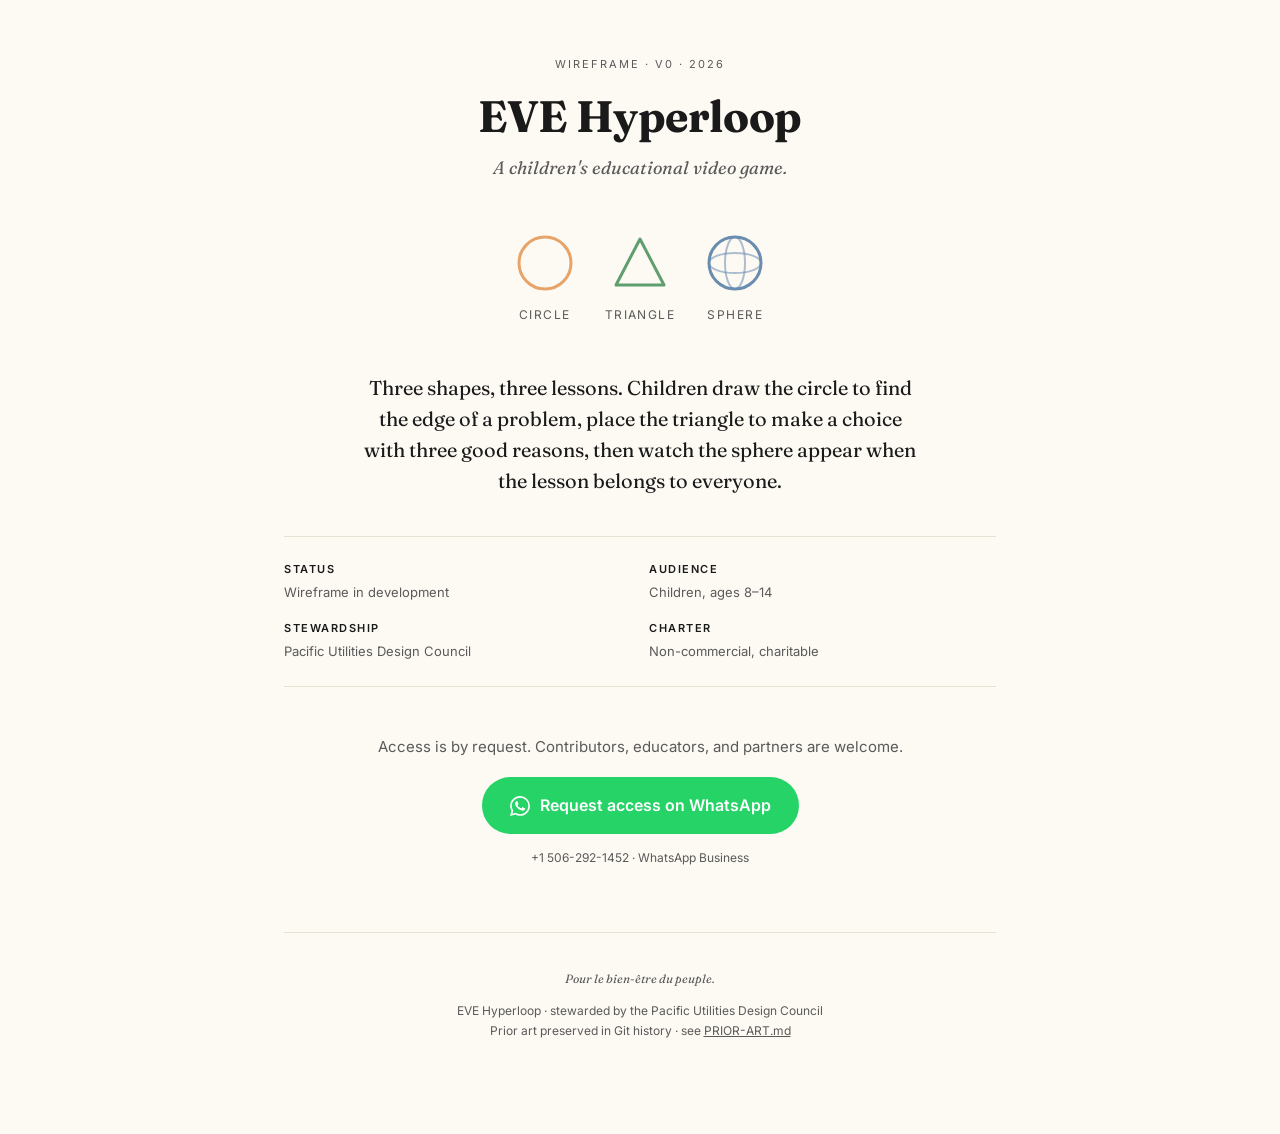
==== index.html @ f11b2552 "Add Spanish/English/French language switcher with flag toggles - Default to Spanish; flags in top-ri" ====
<!doctype html>
<html lang="es">
  <head>
    <meta charset="UTF-8" />
    <meta name="viewport" content="width=device-width, initial-scale=1.0" />
    <title>EVE Hyperloop — Juego educativo para niños (Wireframe)</title>
    <meta name="description" content="EVE Hyperloop es un videojuego educativo para niños en desarrollo de wireframe. Tres formas, tres lecciones: el círculo, el triángulo y la esfera. Solicita acceso por WhatsApp." />
    <meta name="robots" content="noindex,nofollow" />
    <link rel="preconnect" href="https://fonts.googleapis.com" />
    <link rel="preconnect" href="https://fonts.gstatic.com" crossorigin />
    <link href="https://fonts.googleapis.com/css2?family=Fraunces:opsz,wght@9..144,500;9..144,700&family=Inter:wght@400;500;600;700&display=swap" rel="stylesheet" />
    <style>
      :root{
        --bg:#fdfaf4;
        --ink:#1a1a1a;
        --ink-soft:#5a5a5a;
        --line:#e7e1d3;
        --circle:#e8a468;
        --triangle:#5f9e6e;
        --sphere:#6a8caf;
        --whatsapp:#25d366;
        --whatsapp-dark:#128c7e;
        --serif:Fraunces,Georgia,serif;
        --sans:Inter,system-ui,-apple-system,sans-serif;
      }
      *{box-sizing:border-box}
      html,body{margin:0;padding:0;background:var(--bg);color:var(--ink);font-family:var(--sans);line-height:1.6;-webkit-font-smoothing:antialiased}
      .wrap{max-width:760px;margin:0 auto;padding:56px 24px 80px}

      /* Language switcher */
      .lang-switch{position:fixed;top:18px;right:18px;display:flex;gap:6px;z-index:50;background:rgba(253,250,244,.85);backdrop-filter:blur(6px);padding:6px;border:1px solid var(--line);border-radius:999px}
      .lang-btn{appearance:none;border:none;background:transparent;cursor:pointer;width:34px;height:30px;border-radius:999px;font-size:18px;line-height:1;display:flex;align-items:center;justify-content:center;padding:0;transition:background .15s,transform .15s;opacity:.55}
      .lang-btn:hover{transform:translateY(-1px);opacity:1}
      .lang-btn.active{background:#fff;opacity:1;box-shadow:0 0 0 1px var(--line)}
      .lang-btn:focus-visible{outline:2px solid var(--sphere);outline-offset:2px}

      header{text-align:center;margin-bottom:48px}
      .stamp{font-family:var(--sans);font-size:11px;letter-spacing:.18em;text-transform:uppercase;color:var(--ink-soft);margin-bottom:18px}
      h1{font-family:var(--serif);font-weight:700;font-size:44px;line-height:1.1;letter-spacing:-.01em;margin:0 0 14px 0}
      .tagline{font-family:var(--serif);font-style:italic;font-size:18px;color:var(--ink-soft);margin:0}

      .shapes{display:flex;justify-content:center;align-items:center;gap:28px;margin:48px 0}
      .shape{display:flex;flex-direction:column;align-items:center;gap:10px}
      .shape svg{width:64px;height:64px;display:block}
      .shape-label{font-family:var(--sans);font-size:12px;letter-spacing:.12em;text-transform:uppercase;color:var(--ink-soft)}

      .pitch{font-family:var(--serif);font-size:20px;line-height:1.55;text-align:center;margin:0 auto 40px;max-width:560px}

      .meta{border-top:1px solid var(--line);border-bottom:1px solid var(--line);padding:24px 0;margin:40px 0;display:grid;grid-template-columns:1fr 1fr;gap:18px}
      .meta div{font-size:13px;color:var(--ink-soft)}
      .meta strong{display:block;color:var(--ink);font-weight:600;margin-bottom:3px;font-size:11px;letter-spacing:.14em;text-transform:uppercase}

      .cta-block{text-align:center;margin:48px 0 32px}
      .cta-lead{font-size:15px;color:var(--ink-soft);margin:0 0 18px}
      .cta{display:inline-flex;align-items:center;gap:10px;background:var(--whatsapp);color:#fff;padding:16px 28px;border-radius:999px;font-weight:600;font-size:16px;text-decoration:none;border:none;transition:background .15s}
      .cta:hover{background:var(--whatsapp-dark)}
      .cta svg{width:20px;height:20px;fill:currentColor}
      .cta-sub{margin-top:14px;font-size:12px;color:var(--ink-soft);font-family:var(--sans)}

      footer{margin-top:64px;padding-top:24px;border-top:1px solid var(--line);text-align:center;font-size:12px;color:var(--ink-soft);line-height:1.7}
      footer .copy{font-family:var(--serif);font-style:italic}

      @media (max-width:480px){
        h1{font-size:34px}
        .shapes{gap:18px}
        .lang-switch{top:12px;right:12px}
      }
    </style>
  </head>
  <body>
    <nav class="lang-switch" aria-label="Selector de idioma / Language selector">
      <button class="lang-btn" data-lang="es" title="Español" aria-label="Español">🇪🇸</button>
      <button class="lang-btn" data-lang="en" title="English" aria-label="English">🇬🇧</button>
      <button class="lang-btn" data-lang="fr" title="Français" aria-label="Français">🇫🇷</button>
    </nav>

    <div class="wrap">
      <header>
        <div class="stamp" data-i18n="stamp">Wireframe · v0 · 2026</div>
        <h1 data-i18n="title">EVE Hyperloop</h1>
        <p class="tagline" data-i18n="tagline">Un videojuego educativo para niños.</p>
      </header>

      <div class="shapes" data-i18n-aria="shapesAria" aria-label="Las tres formas del juego">
        <div class="shape">
          <svg viewBox="0 0 64 64" aria-hidden="true"><circle cx="32" cy="32" r="26" fill="none" stroke="#e8a468" stroke-width="3"/></svg>
          <span class="shape-label" data-i18n="circle">Círculo</span>
        </div>
        <div class="shape">
          <svg viewBox="0 0 64 64" aria-hidden="true"><polygon points="32,8 56,54 8,54" fill="none" stroke="#5f9e6e" stroke-width="3" stroke-linejoin="round"/></svg>
          <span class="shape-label" data-i18n="triangle">Triángulo</span>
        </div>
        <div class="shape">
          <svg viewBox="0 0 64 64" aria-hidden="true"><circle cx="32" cy="32" r="26" fill="none" stroke="#6a8caf" stroke-width="3"/><ellipse cx="32" cy="32" rx="26" ry="10" fill="none" stroke="#6a8caf" stroke-width="2" opacity=".55"/><ellipse cx="32" cy="32" rx="10" ry="26" fill="none" stroke="#6a8caf" stroke-width="2" opacity=".55"/></svg>
          <span class="shape-label" data-i18n="sphere">Esfera</span>
        </div>
      </div>

      <p class="pitch" data-i18n="pitch">
        Tres formas, tres lecciones. Los niños dibujan el círculo para encontrar el límite de un problema, colocan el triángulo para tomar una decisión con tres buenas razones, y luego ven aparecer la esfera cuando la lección pertenece a todos.
      </p>

      <div class="meta">
        <div><strong data-i18n="statusLabel">Estado</strong><span data-i18n="statusValue">Wireframe en desarrollo</span></div>
        <div><strong data-i18n="audienceLabel">Público</strong><span data-i18n="audienceValue">Niños, de 8 a 14 años</span></div>
        <div><strong data-i18n="stewardshipLabel">Administración</strong><span data-i18n="stewardshipValue">Pacific Utilities Design Council</span></div>
        <div><strong data-i18n="charterLabel">Carta</strong><span data-i18n="charterValue">No comercial, benéfica</span></div>
      </div>

      <div class="cta-block">
        <p class="cta-lead" data-i18n="ctaLead">El acceso es por solicitud. Colaboradores, educadores y socios son bienvenidos.</p>
        <a class="cta" id="cta-link" href="https://wa.me/15062921452?text=Hola%20Dany%20%E2%80%94%20me%20gustar%C3%ADa%20conocer%20m%C3%A1s%20sobre%20el%20wireframe%20del%20juego%20infantil%20EVE%20Hyperloop.">
          <svg viewBox="0 0 24 24" aria-hidden="true"><path d="M17.472 14.382c-.297-.149-1.758-.867-2.03-.967-.273-.099-.471-.148-.67.15-.197.297-.767.966-.94 1.164-.173.199-.347.223-.644.075-.297-.15-1.255-.463-2.39-1.475-.883-.788-1.48-1.761-1.653-2.059-.173-.297-.018-.458.13-.606.134-.133.298-.347.446-.52.149-.174.198-.298.298-.497.099-.198.05-.371-.025-.52-.075-.149-.669-1.612-.916-2.207-.242-.579-.487-.5-.669-.51-.173-.008-.371-.01-.57-.01-.198 0-.52.074-.792.372-.272.297-1.04 1.016-1.04 2.479 0 1.462 1.065 2.875 1.213 3.074.149.198 2.096 3.2 5.077 4.487.709.306 1.262.489 1.694.625.712.227 1.36.195 1.871.118.571-.085 1.758-.719 2.006-1.413.248-.694.248-1.289.173-1.413-.074-.124-.272-.198-.57-.347m-5.421 7.403h-.004a9.87 9.87 0 01-5.031-1.378l-.361-.214-3.741.982.998-3.648-.235-.374a9.86 9.86 0 01-1.51-5.26c.001-5.45 4.436-9.884 9.888-9.884 2.64 0 5.122 1.03 6.988 2.898a9.825 9.825 0 012.893 6.994c-.003 5.45-4.437 9.884-9.885 9.884m8.413-18.297A11.815 11.815 0 0012.05 0C5.495 0 .16 5.335.157 11.892c0 2.096.547 4.142 1.588 5.945L.057 24l6.305-1.654a11.882 11.882 0 005.683 1.448h.005c6.554 0 11.89-5.335 11.893-11.893a11.821 11.821 0 00-3.48-8.413z"/></svg>
          <span data-i18n="ctaButton">Solicitar acceso por WhatsApp</span>
        </a>
        <div class="cta-sub" data-i18n="ctaSub">+1 506-292-1452 · WhatsApp Business</div>
      </div>

      <footer>
        <p class="copy" data-i18n="copy">Pour le bien-être du peuple.</p>
        <p><span data-i18n="footerLine">EVE Hyperloop · administrado por el Pacific Utilities Design Council</span><br>
        <span data-i18n="priorArt">Arte previo preservado en el historial de Git · ver</span> <a href="./PRIOR-ART.md" style="color:var(--ink-soft)">PRIOR-ART.md</a></p>
      </footer>
    </div>

    <script>
      const I18N = {
        es: {
          docTitle: "EVE Hyperloop — Juego educativo para niños (Wireframe)",
          stamp: "Wireframe · v0 · 2026",
          title: "EVE Hyperloop",
          tagline: "Un videojuego educativo para niños.",
          shapesAria: "Las tres formas del juego",
          circle: "Círculo",
          triangle: "Triángulo",
          sphere: "Esfera",
          pitch: "Tres formas, tres lecciones. Los niños dibujan el círculo para encontrar el límite de un problema, colocan el triángulo para tomar una decisión con tres buenas razones, y luego ven aparecer la esfera cuando la lección pertenece a todos.",
          statusLabel: "Estado", statusValue: "Wireframe en desarrollo",
          audienceLabel: "Público", audienceValue: "Niños, de 8 a 14 años",
          stewardshipLabel: "Administración", stewardshipValue: "Pacific Utilities Design Council",
          charterLabel: "Carta", charterValue: "No comercial, benéfica",
          ctaLead: "El acceso es por solicitud. Colaboradores, educadores y socios son bienvenidos.",
          ctaButton: "Solicitar acceso por WhatsApp",
          ctaSub: "+1 506-292-1452 · WhatsApp Business",
          copy: "Pour le bien-être du peuple.",
          footerLine: "EVE Hyperloop · administrado por el Pacific Utilities Design Council",
          priorArt: "Arte previo preservado en el historial de Git · ver",
          waText: "Hola Dany — me gustaría conocer más sobre el wireframe del juego infantil EVE Hyperloop."
        },
        en: {
          docTitle: "EVE Hyperloop — Children's Educational Game (Wireframe)",
          stamp: "Wireframe · v0 · 2026",
          title: "EVE Hyperloop",
          tagline: "A children's educational video game.",
          shapesAria: "The three shapes of the game",
          circle: "Circle",
          triangle: "Triangle",
          sphere: "Sphere",
          pitch: "Three shapes, three lessons. Children draw the circle to find the edge of a problem, place the triangle to make a choice with three good reasons, then watch the sphere appear when the lesson belongs to everyone.",
          statusLabel: "Status", statusValue: "Wireframe in development",
          audienceLabel: "Audience", audienceValue: "Children, ages 8–14",
          stewardshipLabel: "Stewardship", stewardshipValue: "Pacific Utilities Design Council",
          charterLabel: "Charter", charterValue: "Non-commercial, charitable",
          ctaLead: "Access is by request. Contributors, educators, and partners are welcome.",
          ctaButton: "Request access on WhatsApp",
          ctaSub: "+1 506-292-1452 · WhatsApp Business",
          copy: "Pour le bien-être du peuple.",
          footerLine: "EVE Hyperloop · stewarded by the Pacific Utilities Design Council",
          priorArt: "Prior art preserved in Git history · see",
          waText: "Hi Dany — I'd like to learn about the EVE Hyperloop children's game wireframe."
        },
        fr: {
          docTitle: "EVE Hyperloop — Jeu éducatif pour enfants (Wireframe)",
          stamp: "Wireframe · v0 · 2026",
          title: "EVE Hyperloop",
          tagline: "Un jeu vidéo éducatif pour enfants.",
          shapesAria: "Les trois formes du jeu",
          circle: "Cercle",
          triangle: "Triangle",
          sphere: "Sphère",
          pitch: "Trois formes, trois leçons. Les enfants dessinent le cercle pour trouver les limites d'un problème, placent le triangle pour faire un choix appuyé sur trois bonnes raisons, puis voient apparaître la sphère lorsque la leçon appartient à tous.",
          statusLabel: "Statut", statusValue: "Wireframe en développement",
          audienceLabel: "Public", audienceValue: "Enfants, de 8 à 14 ans",
          stewardshipLabel: "Intendance", stewardshipValue: "Pacific Utilities Design Council",
          charterLabel: "Charte", charterValue: "Non commercial, à but caritatif",
          ctaLead: "L'accès se fait sur demande. Les contributeurs, éducateurs et partenaires sont les bienvenus.",
          ctaButton: "Demander l'accès sur WhatsApp",
          ctaSub: "+1 506-292-1452 · WhatsApp Business",
          copy: "Pour le bien-être du peuple.",
          footerLine: "EVE Hyperloop · sous l'intendance du Pacific Utilities Design Council",
          priorArt: "Travaux antérieurs conservés dans l'historique Git · voir",
          waText: "Bonjour Dany — j'aimerais en savoir plus sur le wireframe du jeu pour enfants EVE Hyperloop."
        }
      };

      const WA_BASE = "https://wa.me/15062921452?text=";

      function applyLang(lang){
        const dict = I18N[lang] || I18N.es;
        document.documentElement.lang = lang;
        document.title = dict.docTitle;

        document.querySelectorAll("[data-i18n]").forEach(el => {
          const key = el.getAttribute("data-i18n");
          if (dict[key] !== undefined) el.textContent = dict[key];
        });
        document.querySelectorAll("[data-i18n-aria]").forEach(el => {
          const key = el.getAttribute("data-i18n-aria");
          if (dict[key] !== undefined) el.setAttribute("aria-label", dict[key]);
        });

        const cta = document.getElementById("cta-link");
        if (cta) cta.href = WA_BASE + encodeURIComponent(dict.waText);

        document.querySelectorAll(".lang-btn").forEach(b => {
          b.classList.toggle("active", b.getAttribute("data-lang") === lang);
          b.setAttribute("aria-pressed", b.getAttribute("data-lang") === lang ? "true" : "false");
        });

        try { localStorage.setItem("eve-lang", lang); } catch(e){}
      }

      document.querySelectorAll(".lang-btn").forEach(btn => {
        btn.addEventListener("click", () => applyLang(btn.getAttribute("data-lang")));
      });

      // Initial language: saved preference > browser language > Spanish default
      (function(){
        let initial = "es";
        try {
          const saved = localStorage.getItem("eve-lang");
          if (saved && I18N[saved]) {
            initial = saved;
          } else {
            const nav = (navigator.language || "es").slice(0,2).toLowerCase();
            if (I18N[nav]) initial = nav;
            else initial = "es";
          }
        } catch(e){ initial = "es"; }
        applyLang(initial);
      })();
    </script>
  </body>
</html>
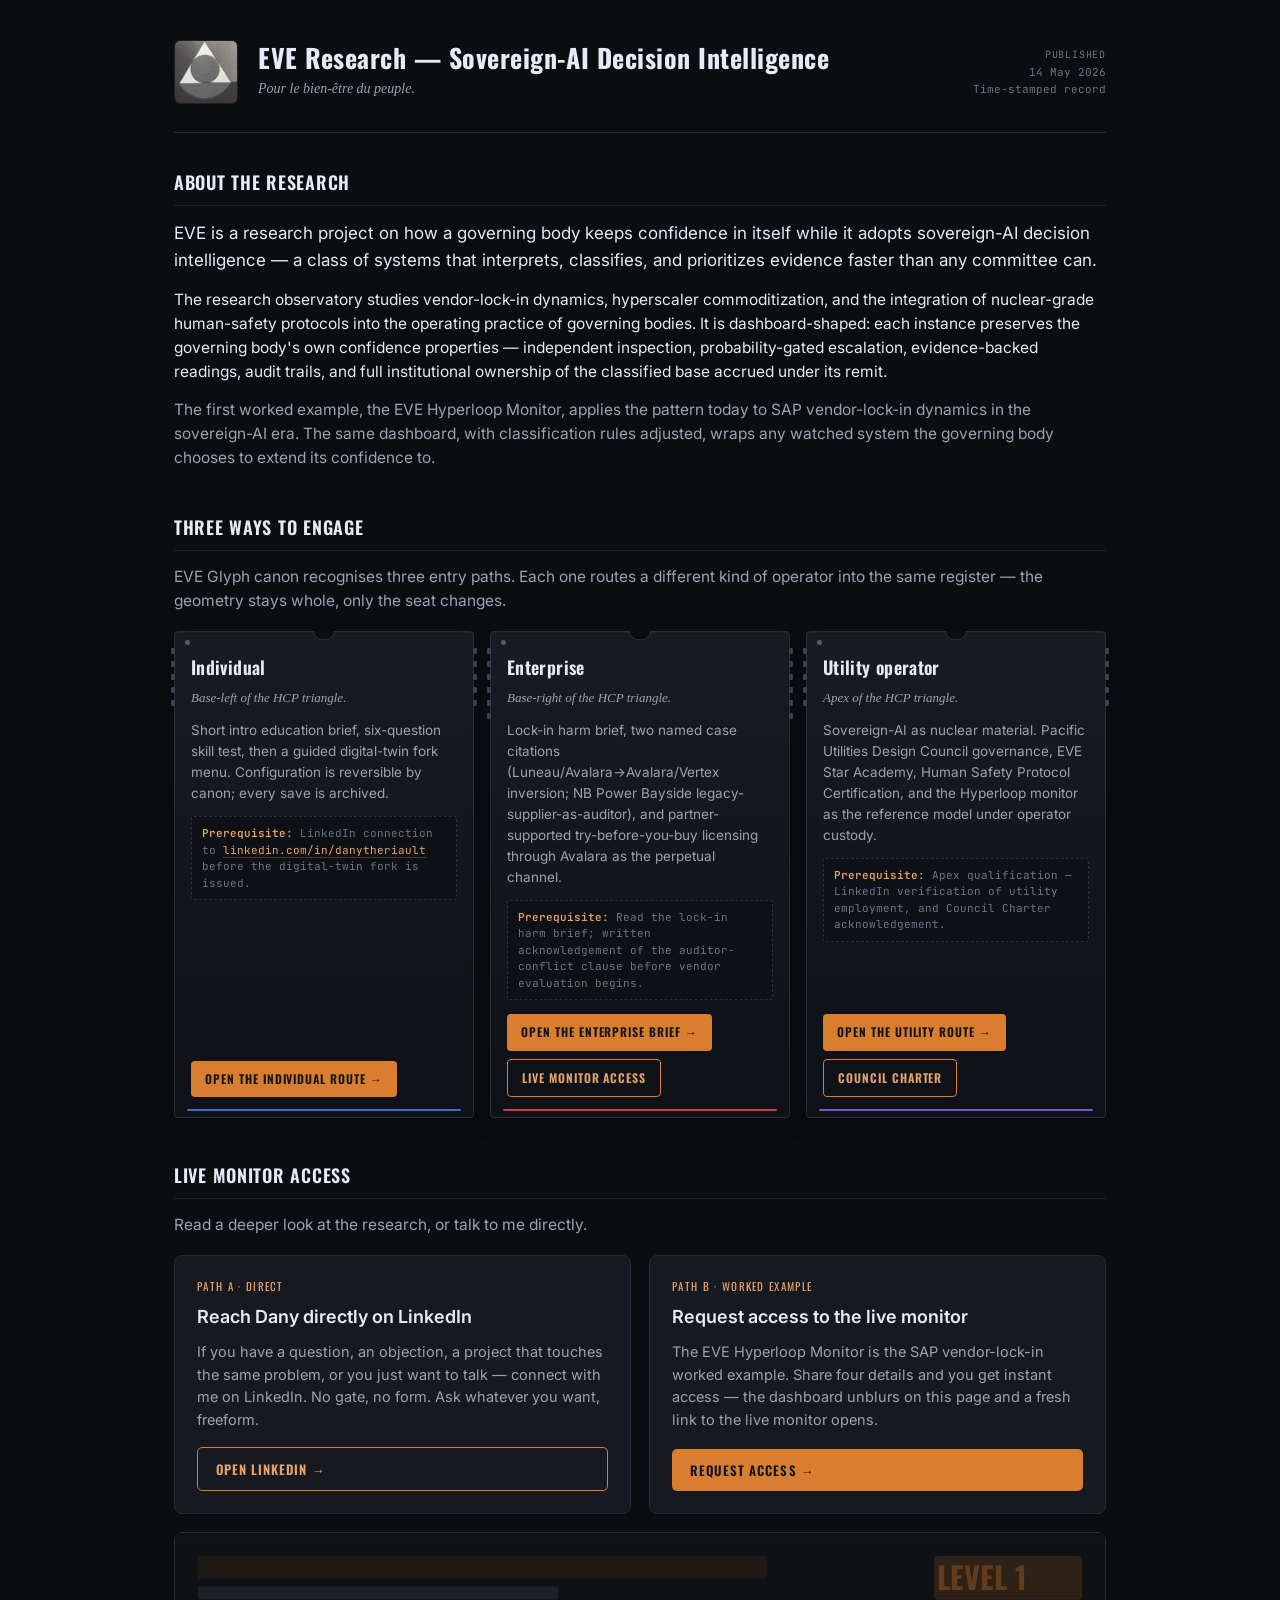
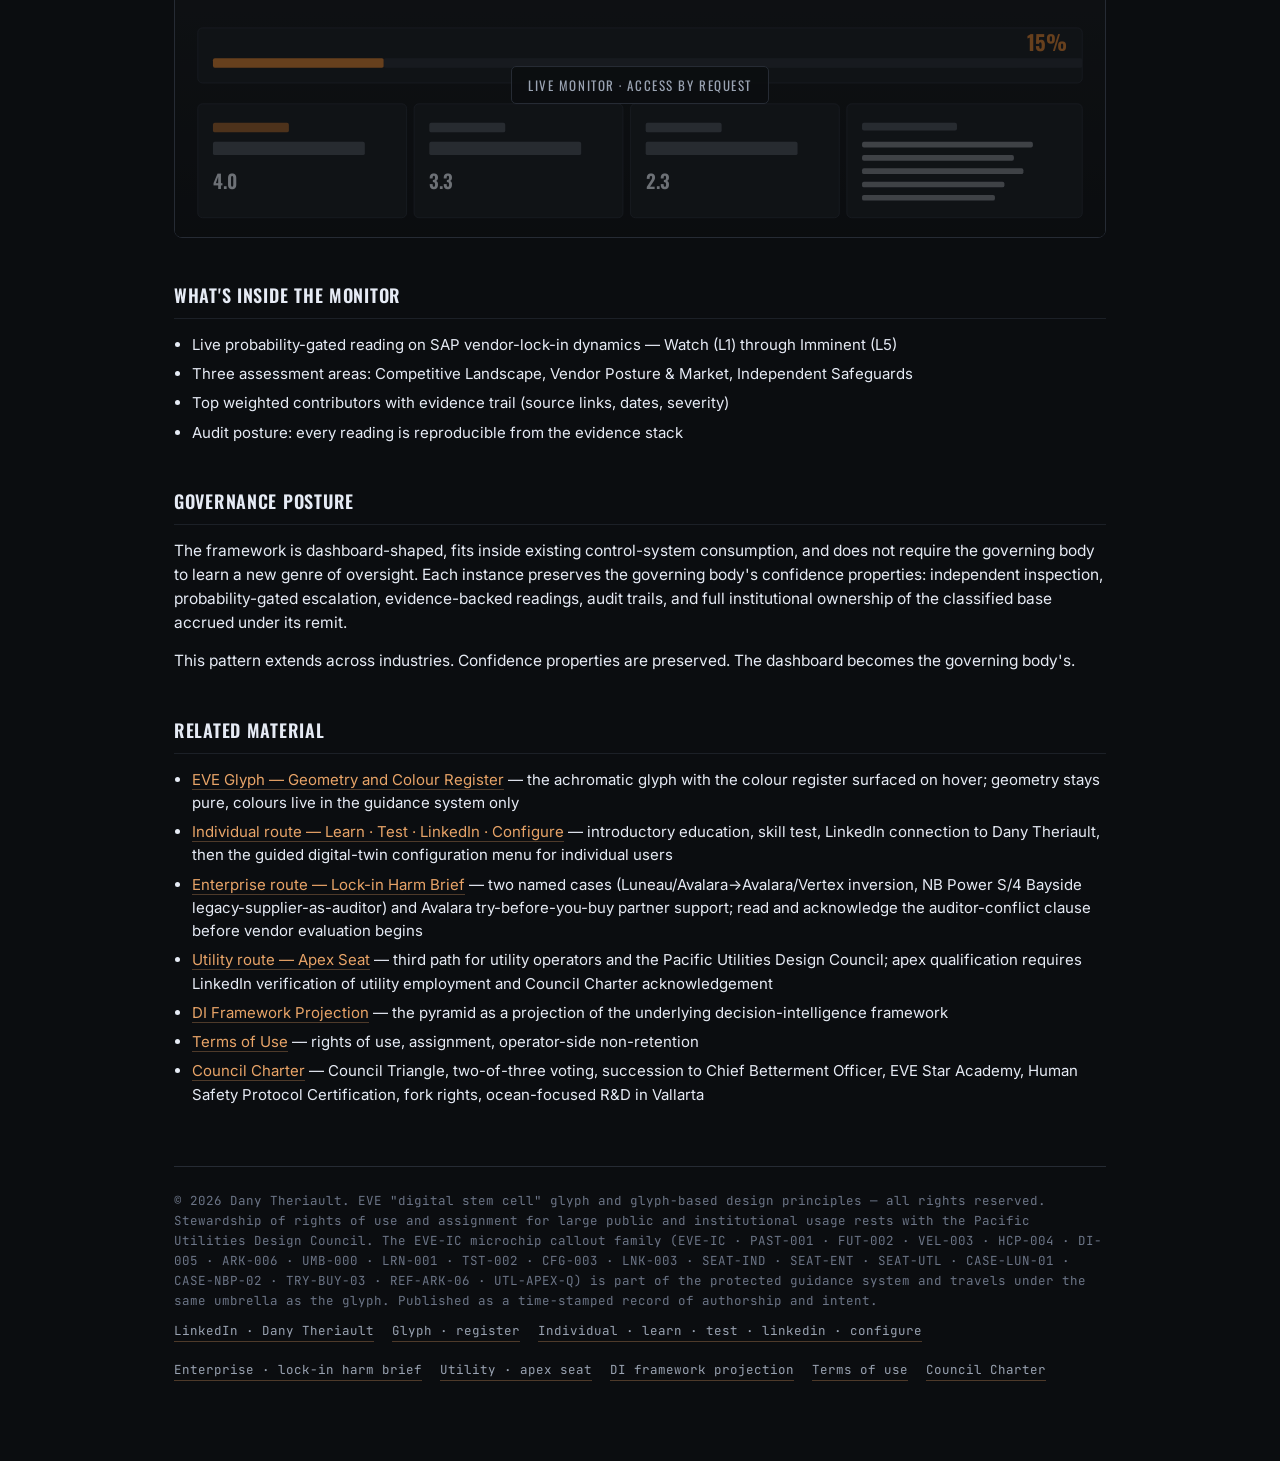
==== commit 8e20b7d1: "Restore full EVE Glyph canon to public surface; relocate children's game to /game/ - Restore root EV" ====
--- a/index.html
+++ b/index.html
@@ -1,243 +1,447 @@
 <!doctype html>
-<html lang="es">
+<html lang="en">
   <head>
     <meta charset="UTF-8" />
     <meta name="viewport" content="width=device-width, initial-scale=1.0" />
-    <title>EVE Hyperloop — Juego educativo para niños (Wireframe)</title>
-    <meta name="description" content="EVE Hyperloop es un videojuego educativo para niños en desarrollo de wireframe. Tres formas, tres lecciones: el círculo, el triángulo y la esfera. Solicita acceso por WhatsApp." />
-    <meta name="robots" content="noindex,nofollow" />
+    <title>EVE Research — Sovereign-AI Decision Intelligence</title>
+    <meta name="description" content="EVE Glyph Design applied to sovereign-AI decision intelligence: a research observatory on vendor-lock-in dynamics, governance posture, and the integration of nuclear human-safety protocols. Access the worked-example monitor by request or reach Dany Theriault directly." />
     <link rel="preconnect" href="https://fonts.googleapis.com" />
     <link rel="preconnect" href="https://fonts.gstatic.com" crossorigin />
-    <link href="https://fonts.googleapis.com/css2?family=Fraunces:opsz,wght@9..144,500;9..144,700&family=Inter:wght@400;500;600;700&display=swap" rel="stylesheet" />
+    <link href="https://fonts.googleapis.com/css2?family=Inter:wght@400;500;600;700;800&family=JetBrains+Mono:wght@400;500;600&family=Oswald:wght@500;600;700&family=Bebas+Neue&display=swap" rel="stylesheet" />
     <style>
       :root{
-        --bg:#fdfaf4;
-        --ink:#1a1a1a;
-        --ink-soft:#5a5a5a;
-        --line:#e7e1d3;
-        --circle:#e8a468;
-        --triangle:#5f9e6e;
-        --sphere:#6a8caf;
-        --whatsapp:#25d366;
-        --whatsapp-dark:#128c7e;
-        --serif:Fraunces,Georgia,serif;
+        --bg:#0b0d10;
+        --bg-elev:#13161b;
+        --bg-card:#161a20;
+        --fg:#e6ebf5;
+        --fg-muted:#9aa3b2;
+        --fg-soft:#6c7587;
+        --border:#262b34;
+        --border-soft:#1c2027;
+        --accent:#d97e2f;
+        --accent-soft:#e8a468;
+        --green:#5f9e6e;
+        --amber:#caa14b;
+        --red:#c46a5b;
+        --serif:Georgia,"Times New Roman",serif;
         --sans:Inter,system-ui,-apple-system,sans-serif;
+        --mono:"JetBrains Mono",ui-monospace,monospace;
       }
       *{box-sizing:border-box}
-      html,body{margin:0;padding:0;background:var(--bg);color:var(--ink);font-family:var(--sans);line-height:1.6;-webkit-font-smoothing:antialiased}
-      .wrap{max-width:760px;margin:0 auto;padding:56px 24px 80px}
-
-      /* Language switcher */
-      .lang-switch{position:fixed;top:18px;right:18px;display:flex;gap:6px;z-index:50;background:rgba(253,250,244,.85);backdrop-filter:blur(6px);padding:6px;border:1px solid var(--line);border-radius:999px}
-      .lang-btn{appearance:none;border:none;background:transparent;cursor:pointer;width:34px;height:30px;border-radius:999px;font-size:18px;line-height:1;display:flex;align-items:center;justify-content:center;padding:0;transition:background .15s,transform .15s;opacity:.55}
-      .lang-btn:hover{transform:translateY(-1px);opacity:1}
-      .lang-btn.active{background:#fff;opacity:1;box-shadow:0 0 0 1px var(--line)}
-      .lang-btn:focus-visible{outline:2px solid var(--sphere);outline-offset:2px}
-
-      header{text-align:center;margin-bottom:48px}
-      .stamp{font-family:var(--sans);font-size:11px;letter-spacing:.18em;text-transform:uppercase;color:var(--ink-soft);margin-bottom:18px}
-      h1{font-family:var(--serif);font-weight:700;font-size:44px;line-height:1.1;letter-spacing:-.01em;margin:0 0 14px 0}
-      .tagline{font-family:var(--serif);font-style:italic;font-size:18px;color:var(--ink-soft);margin:0}
-
-      .shapes{display:flex;justify-content:center;align-items:center;gap:28px;margin:48px 0}
-      .shape{display:flex;flex-direction:column;align-items:center;gap:10px}
-      .shape svg{width:64px;height:64px;display:block}
-      .shape-label{font-family:var(--sans);font-size:12px;letter-spacing:.12em;text-transform:uppercase;color:var(--ink-soft)}
-
-      .pitch{font-family:var(--serif);font-size:20px;line-height:1.55;text-align:center;margin:0 auto 40px;max-width:560px}
-
-      .meta{border-top:1px solid var(--line);border-bottom:1px solid var(--line);padding:24px 0;margin:40px 0;display:grid;grid-template-columns:1fr 1fr;gap:18px}
-      .meta div{font-size:13px;color:var(--ink-soft)}
-      .meta strong{display:block;color:var(--ink);font-weight:600;margin-bottom:3px;font-size:11px;letter-spacing:.14em;text-transform:uppercase}
-
-      .cta-block{text-align:center;margin:48px 0 32px}
-      .cta-lead{font-size:15px;color:var(--ink-soft);margin:0 0 18px}
-      .cta{display:inline-flex;align-items:center;gap:10px;background:var(--whatsapp);color:#fff;padding:16px 28px;border-radius:999px;font-weight:600;font-size:16px;text-decoration:none;border:none;transition:background .15s}
-      .cta:hover{background:var(--whatsapp-dark)}
-      .cta svg{width:20px;height:20px;fill:currentColor}
-      .cta-sub{margin-top:14px;font-size:12px;color:var(--ink-soft);font-family:var(--sans)}
-
-      footer{margin-top:64px;padding-top:24px;border-top:1px solid var(--line);text-align:center;font-size:12px;color:var(--ink-soft);line-height:1.7}
-      footer .copy{font-family:var(--serif);font-style:italic}
-
-      @media (max-width:480px){
-        h1{font-size:34px}
-        .shapes{gap:18px}
-        .lang-switch{top:12px;right:12px}
+      html,body{margin:0;padding:0;background:var(--bg);color:var(--fg);font-family:var(--sans);line-height:1.55;-webkit-font-smoothing:antialiased}
+      a{color:var(--accent-soft);text-decoration:none;border-bottom:1px solid rgba(232,164,104,.3)}
+      a:hover{border-bottom-color:var(--accent-soft)}
+      .wrap{max-width:980px;margin:0 auto;padding:40px 24px 80px}
+      header.top{display:flex;gap:20px;align-items:center;padding-bottom:28px;border-bottom:1px solid var(--border);margin-bottom:36px}
+      .glyph{width:64px;height:64px;flex-shrink:0;border-radius:6px;overflow:hidden;background:#0a0c10;border:1px solid var(--border-soft)}
+      .glyph img{width:100%;height:100%;object-fit:cover;display:block}
+      .brand h1{font-family:Oswald,sans-serif;font-weight:700;font-size:26px;letter-spacing:.02em;line-height:1.1;margin:0 0 6px 0;color:var(--fg)}
+      .brand .tagline{font-family:var(--serif);font-style:italic;font-size:14px;color:var(--fg-muted);margin:0}
+      .stamp{margin-left:auto;text-align:right;font-family:var(--mono);font-size:11px;color:var(--fg-soft);line-height:1.5}
+      .stamp .stamp-label{display:block;text-transform:uppercase;letter-spacing:.08em;color:var(--fg-soft);font-size:10px;margin-bottom:2px}
+      section{margin-bottom:44px}
+      h2{font-family:Oswald,sans-serif;font-weight:600;font-size:18px;letter-spacing:.04em;text-transform:uppercase;color:var(--fg);margin:0 0 14px 0;padding-bottom:8px;border-bottom:1px solid var(--border-soft)}
+      h3{font-family:var(--sans);font-weight:600;font-size:15px;color:var(--fg);margin:24px 0 8px 0}
+      p{margin:0 0 14px 0;font-size:15.5px;color:var(--fg)}
+      p.lede{font-size:17px;color:var(--fg);line-height:1.6}
+      .muted{color:var(--fg-muted)}
+      @media (max-width:760px){header.top{flex-wrap:wrap} .stamp{margin-left:0;text-align:left;width:100%}}
+      ul.tight{margin:0 0 14px 18px;padding:0}
+      ul.tight li{font-size:15px;color:var(--fg);margin-bottom:6px}
+
+      /* === EVE-IC microchip engagement cards =============================
+         Canon vocabulary: each engagement path renders as a DIP-package
+         microchip — top notch, pin-1 dot, pin-leads on each side, mono
+         part-number across the top, silk-screen accent stripe in the
+         register colour at the foot. Three paths: Individual, Enterprise,
+         Utility. The painted glyph stays achromatic; colour appears only
+         on the chip silk-screen. */
+      :root{
+        --reg-past:#3a7bd5;
+        --reg-future:#d7464b;
+        --reg-velocity:#ee8b3c;
+        --reg-hcp:#7c5ce0;
+        --reg-di:#3fb27f;
+        --reg-ark:#7fc4e8;
       }
+      .engage{display:grid;grid-template-columns:repeat(3,1fr);gap:16px;margin:6px 0 10px 0}
+      @media (max-width:860px){.engage{grid-template-columns:1fr}}
+      .ic{position:relative;background:linear-gradient(180deg,#181c22 0%,#0e1116 100%);border:1px solid #2a3038;border-radius:4px;padding:22px 16px 20px 16px;display:flex;flex-direction:column;box-shadow:0 1px 0 rgba(255,255,255,.04) inset, 0 6px 18px rgba(0,0,0,.35);transition:border-color .15s ease, transform .15s ease}
+      .ic:hover{border-color:#3a414d;transform:translateY(-1px)}
+      .ic::before{content:"";position:absolute;top:-1px;left:50%;transform:translateX(-50%);width:20px;height:8px;background:#0b0d10;border:1px solid #2a3038;border-top:none;border-bottom-left-radius:10px;border-bottom-right-radius:10px}
+      .ic::after{content:"";position:absolute;top:8px;left:10px;width:5px;height:5px;border-radius:50%;background:var(--fg-soft);opacity:.7}
+      .ic .leads{position:absolute;top:16px;bottom:14px;width:4px;pointer-events:none}
+      .ic .leads.l{left:-4px} .ic .leads.r{right:-4px}
+      .ic .leads span{display:block;width:4px;height:6px;margin-bottom:7px;background:#3b424d;border-radius:1px}
+      .ic .pn{font-family:var(--mono);font-size:9.5px;text-transform:uppercase;letter-spacing:.22em;margin:2px 0 8px 0;color:var(--fg-soft);display:flex;align-items:center;gap:6px}
+      .ic .pn::before{content:"";display:inline-block;width:6px;height:6px;border-radius:1px;background:currentColor;opacity:.9}
+      .ic h3{font-family:Oswald,sans-serif;font-weight:600;font-size:18px;letter-spacing:.02em;margin:0 0 6px 0;color:var(--fg);text-transform:none}
+      .ic .sub{font-family:var(--serif);font-style:italic;font-size:13px;color:var(--fg-muted);margin:0 0 12px 0}
+      .ic p{font-size:13.5px;color:var(--fg-muted);line-height:1.55;margin:0 0 12px 0}
+      .ic .req{font-family:var(--mono);font-size:11px;color:var(--fg-soft);background:#0d1015;border:1px dashed #2a3038;border-radius:3px;padding:8px 10px;margin:0 0 14px 0;line-height:1.5}
+      .ic .req strong{color:var(--accent-soft);font-weight:600}
+      .ic .ctarow{margin-top:auto;display:flex;flex-wrap:wrap;gap:8px}
+      .ic .ctarow .cta{padding:9px 14px;font-size:12px;border-radius:4px}
+      .ic .stripe{position:absolute;left:12px;right:12px;bottom:6px;height:2px;border-radius:1px;opacity:.92}
+      .ic-individual .pn{color:var(--reg-past)} .ic-individual .stripe{background:var(--reg-past)}
+      .ic-enterprise .pn{color:var(--reg-future)} .ic-enterprise .stripe{background:var(--reg-future)}
+      .ic-utility    .pn{color:var(--reg-hcp)}   .ic-utility    .stripe{background:var(--reg-hcp)}
+
+      /* (legacy) Two-path access section retained below for the live monitor */
+      .paths{display:grid;grid-template-columns:1fr 1fr;gap:18px;margin:6px 0 8px 0}
+      @media (max-width:760px){.paths{grid-template-columns:1fr}}
+      .path-card{background:var(--bg-card);border:1px solid var(--border);border-radius:8px;padding:22px 22px;display:flex;flex-direction:column}
+      .path-card .kicker{font-family:Oswald,sans-serif;font-size:11px;letter-spacing:.12em;text-transform:uppercase;color:var(--accent-soft);margin-bottom:8px}
+      .path-card h3{margin:0 0 10px 0;font-size:18px}
+      .path-card p{font-size:14.5px;color:var(--fg-muted);line-height:1.55;margin-bottom:16px}
+      .path-card .cta{margin-top:auto}
+      .cta{display:inline-block;background:var(--accent);color:#11151a;font-weight:600;font-family:Oswald,sans-serif;font-size:13px;letter-spacing:.08em;text-transform:uppercase;padding:11px 18px;border-radius:5px;border-bottom:none}
+      .cta:hover{background:var(--accent-soft);border-bottom:none}
+      .cta.secondary{background:transparent;color:var(--accent-soft);border:1px solid var(--accent);}
+      .cta.secondary:hover{background:rgba(217,126,47,.08)}
+
+      /* Form */
+      .form-block{background:var(--bg-card);border:1px solid var(--border);border-left:3px solid var(--accent);border-radius:8px;padding:24px 22px;margin-top:18px;display:none}
+      .form-block.open{display:block}
+      .form-block label{display:block;font-family:var(--mono);font-size:11px;text-transform:uppercase;letter-spacing:.08em;color:var(--fg-muted);margin:14px 0 6px 0}
+      .form-block input, .form-block textarea{width:100%;padding:10px 12px;background:#0a0c10;border:1px solid var(--border);border-radius:4px;color:var(--fg);font-family:var(--sans);font-size:14.5px;outline:none}
+      .form-block input:focus, .form-block textarea:focus{border-color:var(--accent)}
+      .form-block textarea{min-height:80px;resize:vertical;font-family:var(--sans)}
+      .form-block .hp{position:absolute;left:-9999px;width:1px;height:1px;opacity:0}
+      .form-actions{display:flex;gap:12px;align-items:center;margin-top:18px;flex-wrap:wrap}
+      .form-actions button{background:var(--accent);color:#11151a;font-weight:600;font-family:Oswald,sans-serif;font-size:13px;letter-spacing:.08em;text-transform:uppercase;padding:11px 22px;border-radius:5px;border:none;cursor:pointer}
+      .form-actions button:hover{background:var(--accent-soft)}
+      .form-actions button[disabled]{opacity:.5;cursor:not-allowed}
+      .form-status{font-family:var(--mono);font-size:12px;color:var(--fg-muted);min-height:18px}
+      .form-status.ok{color:var(--green)}
+      .form-status.err{color:var(--red)}
+
+      /* Blurred preview */
+      .preview-wrap{position:relative;margin-top:18px;border-radius:8px;overflow:hidden;border:1px solid var(--border)}
+      .preview-img{display:block;width:100%;height:auto;filter:blur(8px) saturate(0.85) brightness(0.65);transition:filter .8s ease;pointer-events:none;user-select:none}
+      .preview-wrap.unlocked .preview-img{filter:none}
+      .preview-overlay{position:absolute;inset:0;display:flex;align-items:center;justify-content:center;background:rgba(11,13,16,.55);transition:opacity .6s ease}
+      .preview-wrap.unlocked .preview-overlay{opacity:0;pointer-events:none}
+      .preview-overlay .label{font-family:Oswald,sans-serif;font-size:13px;letter-spacing:.12em;text-transform:uppercase;color:var(--fg-muted);padding:8px 16px;background:rgba(11,13,16,.85);border:1px solid var(--border);border-radius:5px}
+      .preview-svg{display:block;width:100%;height:auto;background:#0a0c10}
+
+      .unlocked-cta{display:none;margin-top:16px}
+      .unlocked-cta.show{display:block}
+
+      footer.foot{margin-top:60px;padding-top:24px;border-top:1px solid var(--border);font-size:12.5px;color:var(--fg-soft);font-family:var(--mono);line-height:1.6}
+      footer.foot a{color:var(--fg-muted)}
+      .links-row{display:flex;flex-wrap:wrap;gap:18px;margin-top:10px}
+      .links-row a{color:var(--accent-soft)}
+      blockquote.attest{margin:18px 0;padding:14px 18px;border-left:2px solid var(--accent);background:rgba(217,126,47,.04);font-family:var(--serif);font-style:italic;color:var(--fg);font-size:15.5px}
     </style>
   </head>
   <body>
-    <nav class="lang-switch" aria-label="Selector de idioma / Language selector">
-      <button class="lang-btn" data-lang="es" title="Español" aria-label="Español">🇪🇸</button>
-      <button class="lang-btn" data-lang="en" title="English" aria-label="English">🇬🇧</button>
-      <button class="lang-btn" data-lang="fr" title="Français" aria-label="Français">🇫🇷</button>
-    </nav>
-
     <div class="wrap">
-      <header>
-        <div class="stamp" data-i18n="stamp">Wireframe · v0 · 2026</div>
-        <h1 data-i18n="title">EVE Hyperloop</h1>
-        <p class="tagline" data-i18n="tagline">Un videojuego educativo para niños.</p>
+      <header class="top">
+        <div class="glyph"><img src="./assets/eve-glyph-CLvHhd6w.jpg" alt="EVE digital stem cell glyph by Dany Theriault" /></div>
+        <div class="brand">
+          <h1>EVE Research — Sovereign-AI Decision Intelligence</h1>
+          <p class="tagline">Pour le bien-être du peuple.</p>
+        </div>
+        <div class="stamp">
+          <span class="stamp-label">Published</span>
+          14 May 2026<br />Time-stamped record
+        </div>
       </header>
 
-      <div class="shapes" data-i18n-aria="shapesAria" aria-label="Las tres formas del juego">
-        <div class="shape">
-          <svg viewBox="0 0 64 64" aria-hidden="true"><circle cx="32" cy="32" r="26" fill="none" stroke="#e8a468" stroke-width="3"/></svg>
-          <span class="shape-label" data-i18n="circle">Círculo</span>
-        </div>
-        <div class="shape">
-          <svg viewBox="0 0 64 64" aria-hidden="true"><polygon points="32,8 56,54 8,54" fill="none" stroke="#5f9e6e" stroke-width="3" stroke-linejoin="round"/></svg>
-          <span class="shape-label" data-i18n="triangle">Triángulo</span>
-        </div>
-        <div class="shape">
-          <svg viewBox="0 0 64 64" aria-hidden="true"><circle cx="32" cy="32" r="26" fill="none" stroke="#6a8caf" stroke-width="3"/><ellipse cx="32" cy="32" rx="26" ry="10" fill="none" stroke="#6a8caf" stroke-width="2" opacity=".55"/><ellipse cx="32" cy="32" rx="10" ry="26" fill="none" stroke="#6a8caf" stroke-width="2" opacity=".55"/></svg>
-          <span class="shape-label" data-i18n="sphere">Esfera</span>
-        </div>
-      </div>
-
-      <p class="pitch" data-i18n="pitch">
-        Tres formas, tres lecciones. Los niños dibujan el círculo para encontrar el límite de un problema, colocan el triángulo para tomar una decisión con tres buenas razones, y luego ven aparecer la esfera cuando la lección pertenece a todos.
-      </p>
-
-      <div class="meta">
-        <div><strong data-i18n="statusLabel">Estado</strong><span data-i18n="statusValue">Wireframe en desarrollo</span></div>
-        <div><strong data-i18n="audienceLabel">Público</strong><span data-i18n="audienceValue">Niños, de 8 a 14 años</span></div>
-        <div><strong data-i18n="stewardshipLabel">Administración</strong><span data-i18n="stewardshipValue">Pacific Utilities Design Council</span></div>
-        <div><strong data-i18n="charterLabel">Carta</strong><span data-i18n="charterValue">No comercial, benéfica</span></div>
-      </div>
-
-      <div class="cta-block">
-        <p class="cta-lead" data-i18n="ctaLead">El acceso es por solicitud. Colaboradores, educadores y socios son bienvenidos.</p>
-        <a class="cta" id="cta-link" href="https://wa.me/15062921452?text=Hola%20Dany%20%E2%80%94%20me%20gustar%C3%ADa%20conocer%20m%C3%A1s%20sobre%20el%20wireframe%20del%20juego%20infantil%20EVE%20Hyperloop.">
-          <svg viewBox="0 0 24 24" aria-hidden="true"><path d="M17.472 14.382c-.297-.149-1.758-.867-2.03-.967-.273-.099-.471-.148-.67.15-.197.297-.767.966-.94 1.164-.173.199-.347.223-.644.075-.297-.15-1.255-.463-2.39-1.475-.883-.788-1.48-1.761-1.653-2.059-.173-.297-.018-.458.13-.606.134-.133.298-.347.446-.52.149-.174.198-.298.298-.497.099-.198.05-.371-.025-.52-.075-.149-.669-1.612-.916-2.207-.242-.579-.487-.5-.669-.51-.173-.008-.371-.01-.57-.01-.198 0-.52.074-.792.372-.272.297-1.04 1.016-1.04 2.479 0 1.462 1.065 2.875 1.213 3.074.149.198 2.096 3.2 5.077 4.487.709.306 1.262.489 1.694.625.712.227 1.36.195 1.871.118.571-.085 1.758-.719 2.006-1.413.248-.694.248-1.289.173-1.413-.074-.124-.272-.198-.57-.347m-5.421 7.403h-.004a9.87 9.87 0 01-5.031-1.378l-.361-.214-3.741.982.998-3.648-.235-.374a9.86 9.86 0 01-1.51-5.26c.001-5.45 4.436-9.884 9.888-9.884 2.64 0 5.122 1.03 6.988 2.898a9.825 9.825 0 012.893 6.994c-.003 5.45-4.437 9.884-9.885 9.884m8.413-18.297A11.815 11.815 0 0012.05 0C5.495 0 .16 5.335.157 11.892c0 2.096.547 4.142 1.588 5.945L.057 24l6.305-1.654a11.882 11.882 0 005.683 1.448h.005c6.554 0 11.89-5.335 11.893-11.893a11.821 11.821 0 00-3.48-8.413z"/></svg>
-          <span data-i18n="ctaButton">Solicitar acceso por WhatsApp</span>
-        </a>
-        <div class="cta-sub" data-i18n="ctaSub">+1 506-292-1452 · WhatsApp Business</div>
-      </div>
-
-      <footer>
-        <p class="copy" data-i18n="copy">Pour le bien-être du peuple.</p>
-        <p><span data-i18n="footerLine">EVE Hyperloop · administrado por el Pacific Utilities Design Council</span><br>
-        <span data-i18n="priorArt">Arte previo preservado en el historial de Git · ver</span> <a href="./PRIOR-ART.md" style="color:var(--ink-soft)">PRIOR-ART.md</a></p>
+      <section>
+        <h2>About the Research</h2>
+        <p class="lede">EVE is a research project on how a governing body keeps confidence in itself while it adopts sovereign-AI decision intelligence — a class of systems that interprets, classifies, and prioritizes evidence faster than any committee can.</p>
+        <p>The research observatory studies vendor-lock-in dynamics, hyperscaler commoditization, and the integration of nuclear-grade human-safety protocols into the operating practice of governing bodies. It is dashboard-shaped: each instance preserves the governing body's own confidence properties — independent inspection, probability-gated escalation, evidence-backed readings, audit trails, and full institutional ownership of the classified base accrued under its remit.</p>
+        <p class="muted">The first worked example, the EVE Hyperloop Monitor, applies the pattern today to SAP vendor-lock-in dynamics in the sovereign-AI era. The same dashboard, with classification rules adjusted, wraps any watched system the governing body chooses to extend its confidence to.</p>
+      </section>
+
+      <section>
+        <h2>Three Ways to Engage</h2>
+        <p class="muted" style="margin-bottom:18px">EVE Glyph canon recognises three entry paths. Each one routes a different kind of operator into the same register — the geometry stays whole, only the seat changes.</p>
+
+        <div class="engage">
+          <!-- Individual -->
+          <article class="ic ic-individual">
+            <span class="leads l"><span></span><span></span><span></span><span></span><span></span></span><span class="leads r"><span></span><span></span><span></span><span></span><span></span></span>
+            <h3>Individual</h3>
+            <p class="sub">Base-left of the HCP triangle.</p>
+            <p>Short intro education brief, six-question skill test, then a guided digital-twin fork menu. Configuration is reversible by canon; every save is archived.</p>
+            <div class="req"><strong>Prerequisite:</strong> LinkedIn connection to <a href="https://www.linkedin.com/in/danytheriault/" target="_blank" rel="noopener">linkedin.com/in/danytheriault</a> before the digital-twin fork is issued.</div>
+            <div class="ctarow">
+              <a class="cta" href="./individual.html">Open the individual route →</a>
+            </div>
+            <div class="stripe"></div>
+          </article>
+
+          <!-- Enterprise -->
+          <article class="ic ic-enterprise">
+            <span class="leads l"><span></span><span></span><span></span><span></span><span></span><span></span></span><span class="leads r"><span></span><span></span><span></span><span></span><span></span><span></span></span>
+            <h3>Enterprise</h3>
+            <p class="sub">Base-right of the HCP triangle.</p>
+            <p>Lock-in harm brief, two named case citations (Luneau/Avalara→Avalara/Vertex inversion; NB Power Bayside legacy-supplier-as-auditor), and partner-supported try-before-you-buy licensing through Avalara as the perpetual channel.</p>
+            <div class="req"><strong>Prerequisite:</strong> Read the lock-in harm brief; written acknowledgement of the auditor-conflict clause before vendor evaluation begins.</div>
+            <div class="ctarow">
+              <a class="cta" href="./enterprise.html">Open the enterprise brief →</a>
+              <a class="cta secondary" href="#request">Live monitor access</a>
+            </div>
+            <div class="stripe"></div>
+          </article>
+
+          <!-- Utility -->
+          <article class="ic ic-utility">
+            <span class="leads l"><span></span><span></span><span></span><span></span><span></span></span><span class="leads r"><span></span><span></span><span></span><span></span><span></span></span>
+            <h3>Utility operator</h3>
+            <p class="sub">Apex of the HCP triangle.</p>
+            <p>Sovereign-AI as nuclear material. Pacific Utilities Design Council governance, EVE Star Academy, Human Safety Protocol Certification, and the Hyperloop monitor as the reference model under operator custody.</p>
+            <div class="req"><strong>Prerequisite:</strong> Apex qualification — LinkedIn verification of utility employment, and Council Charter acknowledgement.</div>
+            <div class="ctarow">
+              <a class="cta" href="./utility.html">Open the utility route →</a>
+              <a class="cta secondary" href="./council.html">Council Charter</a>
+            </div>
+            <div class="stripe"></div>
+          </article>
+        </div>
+      </section>
+
+      <section>
+        <h2>Live Monitor Access</h2>
+        <p class="muted" style="margin-bottom:18px">Read a deeper look at the research, or talk to me directly.</p>
+
+        <div class="paths">
+
+          <!-- PATH A: Direct LinkedIn -->
+          <div class="path-card">
+            <div class="kicker">Path A · Direct</div>
+            <h3>Reach Dany directly on LinkedIn</h3>
+            <p>If you have a question, an objection, a project that touches the same problem, or you just want to talk — connect with me on LinkedIn. No gate, no form. Ask whatever you want, freeform.</p>
+            <a class="cta secondary" href="https://www.linkedin.com/in/danytheriault/" target="_blank" rel="noopener">Open LinkedIn →</a>
+          </div>
+
+          <!-- PATH B: Gated monitor access -->
+          <div class="path-card">
+            <div class="kicker">Path B · Worked example</div>
+            <h3>Request access to the live monitor</h3>
+            <p>The EVE Hyperloop Monitor is the SAP vendor-lock-in worked example. Share four details and you get instant access — the dashboard unblurs on this page and a fresh link to the live monitor opens.</p>
+            <a class="cta" href="#request" id="open-form-btn">Request access →</a>
+          </div>
+
+        </div>
+
+        <!-- Gated form -->
+        <div class="form-block" id="form-block">
+          <div class="kicker" style="font-family:Oswald,sans-serif;font-size:11px;letter-spacing:.12em;text-transform:uppercase;color:var(--accent-soft);margin-bottom:6px">Contact intake · routed to Dany via WhatsApp</div>
+          <p style="font-size:14px;color:var(--fg-muted);margin-bottom:0">Four fields. A WhatsApp pings me with your details and the dashboard unlocks for you. You will not receive marketing email — this is direct human-to-human routing.</p>
+
+          <form id="gate-form" novalidate>
+            <label for="email">Work email</label>
+            <input type="email" id="email" name="email" required autocomplete="email" placeholder="you@company.example" />
+
+            <label for="whatsapp">WhatsApp or phone (with country code)</label>
+            <input type="tel" id="whatsapp" name="whatsapp" required autocomplete="tel" placeholder="+1 555 123 4567" />
+
+            <label for="company_role">Company and role</label>
+            <input type="text" id="company_role" name="company_role" required placeholder="e.g. Avalara · VP Channel Strategy" />
+
+            <label for="linkedin">LinkedIn profile URL</label>
+            <input type="url" id="linkedin" name="linkedin" required placeholder="https://www.linkedin.com/in/..." />
+
+            <label for="message">Anything else (optional)</label>
+            <textarea id="message" name="message" placeholder="What brings you here? What would you want to look at first?"></textarea>
+
+            <!-- honeypot -->
+            <input type="text" class="hp" tabindex="-1" autocomplete="off" name="website" />
+
+            <div class="form-actions">
+              <button type="submit" id="submit-btn">Send & unlock monitor</button>
+              <span class="form-status" id="form-status"></span>
+            </div>
+          </form>
+        </div>
+
+        <!-- Blurred preview + unlock CTA -->
+        <div class="preview-wrap" id="preview-wrap">
+          <svg class="preview-svg" viewBox="0 0 980 320" xmlns="http://www.w3.org/2000/svg" preserveAspectRatio="none">
+            <defs>
+              <linearGradient id="bg" x1="0" y1="0" x2="0" y2="1">
+                <stop offset="0" stop-color="#13161b"/>
+                <stop offset="1" stop-color="#0b0d10"/>
+              </linearGradient>
+            </defs>
+            <rect width="980" height="320" fill="url(#bg)"/>
+            <!-- Header band -->
+            <rect x="24" y="24" width="600" height="24" rx="3" fill="#d97e2f" opacity=".18"/>
+            <rect x="24" y="56" width="380" height="14" rx="2" fill="#9aa3b2" opacity=".25"/>
+            <rect x="800" y="24" width="156" height="46" rx="4" fill="#d97e2f" opacity=".35"/>
+            <!-- Big number -->
+            <text x="850" y="60" font-family="Oswald" font-size="32" font-weight="700" fill="#d97e2f" text-anchor="middle" opacity=".9">LEVEL 1</text>
+            <!-- Probability bar -->
+            <rect x="24" y="100" width="932" height="58" rx="5" fill="#161a20" stroke="#262b34"/>
+            <rect x="40" y="132" width="180" height="10" rx="2" fill="#d97e2f"/>
+            <rect x="220" y="132" width="736" height="10" rx="2" fill="#262b34"/>
+            <text x="940" y="124" font-family="Oswald" font-size="22" font-weight="700" fill="#d97e2f" text-anchor="end">15%</text>
+            <!-- 3 area cards -->
+            <rect x="24" y="180" width="220" height="120" rx="5" fill="#161a20" stroke="#262b34"/>
+            <rect x="40" y="200" width="80" height="10" rx="2" fill="#d97e2f" opacity=".7"/>
+            <rect x="40" y="220" width="160" height="14" rx="2" fill="#9aa3b2" opacity=".4"/>
+            <text x="40" y="270" font-family="Oswald" font-size="20" font-weight="600" fill="#e6ebf5">4.0</text>
+            <rect x="252" y="180" width="220" height="120" rx="5" fill="#161a20" stroke="#262b34"/>
+            <rect x="268" y="200" width="80" height="10" rx="2" fill="#9aa3b2" opacity=".4"/>
+            <rect x="268" y="220" width="160" height="14" rx="2" fill="#9aa3b2" opacity=".4"/>
+            <text x="268" y="270" font-family="Oswald" font-size="20" font-weight="600" fill="#e6ebf5">3.3</text>
+            <rect x="480" y="180" width="220" height="120" rx="5" fill="#161a20" stroke="#262b34"/>
+            <rect x="496" y="200" width="80" height="10" rx="2" fill="#9aa3b2" opacity=".4"/>
+            <rect x="496" y="220" width="160" height="14" rx="2" fill="#9aa3b2" opacity=".4"/>
+            <text x="496" y="270" font-family="Oswald" font-size="20" font-weight="600" fill="#e6ebf5">2.3</text>
+            <!-- Contributors table -->
+            <rect x="708" y="180" width="248" height="120" rx="5" fill="#161a20" stroke="#262b34"/>
+            <rect x="724" y="200" width="100" height="8" rx="2" fill="#9aa3b2" opacity=".4"/>
+            <rect x="724" y="220" width="180" height="6" rx="2" fill="#e6ebf5" opacity=".5"/>
+            <rect x="724" y="234" width="160" height="6" rx="2" fill="#e6ebf5" opacity=".5"/>
+            <rect x="724" y="248" width="170" height="6" rx="2" fill="#e6ebf5" opacity=".5"/>
+            <rect x="724" y="262" width="150" height="6" rx="2" fill="#e6ebf5" opacity=".5"/>
+            <rect x="724" y="276" width="140" height="6" rx="2" fill="#e6ebf5" opacity=".5"/>
+          </svg>
+          <div class="preview-overlay">
+            <div class="label">Live monitor · access by request</div>
+          </div>
+        </div>
+
+        <div class="unlocked-cta" id="unlocked-cta">
+          <a class="cta" href="./monitor.html" id="open-monitor-btn">Open the live monitor →</a>
+          <span class="muted" style="margin-left:14px;font-size:13.5px">Access valid for 1 hour. Send again any time.</span>
+        </div>
+      </section>
+
+      <section>
+        <h2>What's inside the monitor</h2>
+        <ul class="tight">
+          <li>Live probability-gated reading on SAP vendor-lock-in dynamics — Watch (L1) through Imminent (L5)</li>
+          <li>Three assessment areas: Competitive Landscape, Vendor Posture &amp; Market, Independent Safeguards</li>
+          <li>Top weighted contributors with evidence trail (source links, dates, severity)</li>
+          <li>Audit posture: every reading is reproducible from the evidence stack</li>
+        </ul>
+      </section>
+
+      <section>
+        <h2>Governance Posture</h2>
+        <p>The framework is dashboard-shaped, fits inside existing control-system consumption, and does not require the governing body to learn a new genre of oversight. Each instance preserves the governing body's confidence properties: independent inspection, probability-gated escalation, evidence-backed readings, audit trails, and full institutional ownership of the classified base accrued under its remit.</p>
+        <p>This pattern extends across industries. Confidence properties are preserved. The dashboard becomes the governing body's.</p>
+      </section>
+
+      <section>
+        <h2>Related Material</h2>
+        <ul class="tight">
+          <li><a href="./glyph.html">EVE Glyph — Geometry and Colour Register</a> — the achromatic glyph with the colour register surfaced on hover; geometry stays pure, colours live in the guidance system only</li>
+          <li><a href="./individual.html">Individual route — Learn · Test · LinkedIn · Configure</a> — introductory education, skill test, LinkedIn connection to Dany Theriault, then the guided digital-twin configuration menu for individual users</li>
+          <li><a href="./enterprise.html">Enterprise route — Lock-in Harm Brief</a> — two named cases (Luneau/Avalara→Avalara/Vertex inversion, NB Power S/4 Bayside legacy-supplier-as-auditor) and Avalara try-before-you-buy partner support; read and acknowledge the auditor-conflict clause before vendor evaluation begins</li>
+          <li><a href="./utility.html">Utility route — Apex Seat</a> — third path for utility operators and the Pacific Utilities Design Council; apex qualification requires LinkedIn verification of utility employment and Council Charter acknowledgement</li>
+          <li><a href="./projection.html">DI Framework Projection</a> — the pyramid as a projection of the underlying decision-intelligence framework</li>
+          <li><a href="./terms.html">Terms of Use</a> — rights of use, assignment, operator-side non-retention</li>
+          <li><a href="./council.html">Council Charter</a> — Council Triangle, two-of-three voting, succession to Chief Betterment Officer, EVE Star Academy, Human Safety Protocol Certification, fork rights, ocean-focused R&amp;D in Vallarta</li>
+        </ul>
+      </section>
+
+      <footer class="foot">
+        <div>© 2026 Dany Theriault. EVE "digital stem cell" glyph and glyph-based design principles — all rights reserved. Stewardship of rights of use and assignment for large public and institutional usage rests with the Pacific Utilities Design Council. The EVE-IC microchip callout family (EVE-IC · PAST-001 · FUT-002 · VEL-003 · HCP-004 · DI-005 · ARK-006 · UMB-000 · LRN-001 · TST-002 · CFG-003 · LNK-003 · SEAT-IND · SEAT-ENT · SEAT-UTL · CASE-LUN-01 · CASE-NBP-02 · TRY-BUY-03 · REF-ARK-06 · UTL-APEX-Q) is part of the protected guidance system and travels under the same umbrella as the glyph. Published as a time-stamped record of authorship and intent.</div>
+        <div class="links-row">
+          <a href="https://www.linkedin.com/in/danytheriault/" target="_blank" rel="noopener">LinkedIn · Dany Theriault</a>
+          <a href="./glyph.html">Glyph &middot; register</a>
+          <a href="./individual.html">Individual &middot; learn · test · linkedin · configure</a>
+          <a href="./enterprise.html">Enterprise &middot; lock-in harm brief</a>
+          <a href="./utility.html">Utility &middot; apex seat</a>
+          <a href="./projection.html">DI framework projection</a>
+          <a href="./terms.html">Terms of use</a>
+          <a href="./council.html">Council Charter</a>
+        </div>
       </footer>
     </div>
 
     <script>
-      const I18N = {
-        es: {
-          docTitle: "EVE Hyperloop — Juego educativo para niños (Wireframe)",
-          stamp: "Wireframe · v0 · 2026",
-          title: "EVE Hyperloop",
-          tagline: "Un videojuego educativo para niños.",
-          shapesAria: "Las tres formas del juego",
-          circle: "Círculo",
-          triangle: "Triángulo",
-          sphere: "Esfera",
-          pitch: "Tres formas, tres lecciones. Los niños dibujan el círculo para encontrar el límite de un problema, colocan el triángulo para tomar una decisión con tres buenas razones, y luego ven aparecer la esfera cuando la lección pertenece a todos.",
-          statusLabel: "Estado", statusValue: "Wireframe en desarrollo",
-          audienceLabel: "Público", audienceValue: "Niños, de 8 a 14 años",
-          stewardshipLabel: "Administración", stewardshipValue: "Pacific Utilities Design Council",
-          charterLabel: "Carta", charterValue: "No comercial, benéfica",
-          ctaLead: "El acceso es por solicitud. Colaboradores, educadores y socios son bienvenidos.",
-          ctaButton: "Solicitar acceso por WhatsApp",
-          ctaSub: "+1 506-292-1452 · WhatsApp Business",
-          copy: "Pour le bien-être du peuple.",
-          footerLine: "EVE Hyperloop · administrado por el Pacific Utilities Design Council",
-          priorArt: "Arte previo preservado en el historial de Git · ver",
-          waText: "Hola Dany — me gustaría conocer más sobre el wireframe del juego infantil EVE Hyperloop."
-        },
-        en: {
-          docTitle: "EVE Hyperloop — Children's Educational Game (Wireframe)",
-          stamp: "Wireframe · v0 · 2026",
-          title: "EVE Hyperloop",
-          tagline: "A children's educational video game.",
-          shapesAria: "The three shapes of the game",
-          circle: "Circle",
-          triangle: "Triangle",
-          sphere: "Sphere",
-          pitch: "Three shapes, three lessons. Children draw the circle to find the edge of a problem, place the triangle to make a choice with three good reasons, then watch the sphere appear when the lesson belongs to everyone.",
-          statusLabel: "Status", statusValue: "Wireframe in development",
-          audienceLabel: "Audience", audienceValue: "Children, ages 8–14",
-          stewardshipLabel: "Stewardship", stewardshipValue: "Pacific Utilities Design Council",
-          charterLabel: "Charter", charterValue: "Non-commercial, charitable",
-          ctaLead: "Access is by request. Contributors, educators, and partners are welcome.",
-          ctaButton: "Request access on WhatsApp",
-          ctaSub: "+1 506-292-1452 · WhatsApp Business",
-          copy: "Pour le bien-être du peuple.",
-          footerLine: "EVE Hyperloop · stewarded by the Pacific Utilities Design Council",
-          priorArt: "Prior art preserved in Git history · see",
-          waText: "Hi Dany — I'd like to learn about the EVE Hyperloop children's game wireframe."
-        },
-        fr: {
-          docTitle: "EVE Hyperloop — Jeu éducatif pour enfants (Wireframe)",
-          stamp: "Wireframe · v0 · 2026",
-          title: "EVE Hyperloop",
-          tagline: "Un jeu vidéo éducatif pour enfants.",
-          shapesAria: "Les trois formes du jeu",
-          circle: "Cercle",
-          triangle: "Triangle",
-          sphere: "Sphère",
-          pitch: "Trois formes, trois leçons. Les enfants dessinent le cercle pour trouver les limites d'un problème, placent le triangle pour faire un choix appuyé sur trois bonnes raisons, puis voient apparaître la sphère lorsque la leçon appartient à tous.",
-          statusLabel: "Statut", statusValue: "Wireframe en développement",
-          audienceLabel: "Public", audienceValue: "Enfants, de 8 à 14 ans",
-          stewardshipLabel: "Intendance", stewardshipValue: "Pacific Utilities Design Council",
-          charterLabel: "Charte", charterValue: "Non commercial, à but caritatif",
-          ctaLead: "L'accès se fait sur demande. Les contributeurs, éducateurs et partenaires sont les bienvenus.",
-          ctaButton: "Demander l'accès sur WhatsApp",
-          ctaSub: "+1 506-292-1452 · WhatsApp Business",
-          copy: "Pour le bien-être du peuple.",
-          footerLine: "EVE Hyperloop · sous l'intendance du Pacific Utilities Design Council",
-          priorArt: "Travaux antérieurs conservés dans l'historique Git · voir",
-          waText: "Bonjour Dany — j'aimerais en savoir plus sur le wireframe du jeu pour enfants EVE Hyperloop."
+      (function(){
+        var WORKER = 'https://eve-gate.eveglyphdesign.workers.dev';
+        var TOKEN_KEY = 'eve_gate_token_v1';
+
+        var formBlock = document.getElementById('form-block');
+        var openBtn = document.getElementById('open-form-btn');
+        var form = document.getElementById('gate-form');
+        var submitBtn = document.getElementById('submit-btn');
+        var status = document.getElementById('form-status');
+        var previewWrap = document.getElementById('preview-wrap');
+        var unlockedCta = document.getElementById('unlocked-cta');
+
+        function unlock() {
+          previewWrap.classList.add('unlocked');
+          unlockedCta.classList.add('show');
         }
-      };
-
-      const WA_BASE = "https://wa.me/15062921452?text=";
-
-      function applyLang(lang){
-        const dict = I18N[lang] || I18N.es;
-        document.documentElement.lang = lang;
-        document.title = dict.docTitle;
-
-        document.querySelectorAll("[data-i18n]").forEach(el => {
-          const key = el.getAttribute("data-i18n");
-          if (dict[key] !== undefined) el.textContent = dict[key];
+
+        // If we already have a valid token, unlock immediately
+        async function checkExistingToken() {
+          var t = localStorage.getItem(TOKEN_KEY);
+          if (!t) return;
+          try {
+            var res = await fetch(WORKER + '/verify', {
+              method: 'POST',
+              headers: { 'Content-Type': 'application/json' },
+              body: JSON.stringify({ token: t })
+            });
+            var data = await res.json();
+            if (data.valid) unlock();
+            else localStorage.removeItem(TOKEN_KEY);
+          } catch (e) { /* network error — silent */ }
+        }
+        checkExistingToken();
+
+        openBtn.addEventListener('click', function(e){
+          e.preventDefault();
+          formBlock.classList.add('open');
+          setTimeout(function(){ document.getElementById('email').focus(); }, 80);
+          history.replaceState(null, '', '#request');
         });
-        document.querySelectorAll("[data-i18n-aria]").forEach(el => {
-          const key = el.getAttribute("data-i18n-aria");
-          if (dict[key] !== undefined) el.setAttribute("aria-label", dict[key]);
+        if (location.hash === '#request') formBlock.classList.add('open');
+
+        form.addEventListener('submit', async function(e){
+          e.preventDefault();
+          status.className = 'form-status';
+          status.textContent = 'Sending…';
+          submitBtn.disabled = true;
+
+          var payload = {
+            email: form.email.value.trim(),
+            whatsapp: form.whatsapp.value.trim(),
+            company_role: form.company_role.value.trim(),
+            linkedin: form.linkedin.value.trim(),
+            message: form.message.value.trim(),
+            website: form.website.value /* honeypot */
+          };
+
+          try {
+            var res = await fetch(WORKER + '/submit', {
+              method: 'POST',
+              headers: { 'Content-Type': 'application/json' },
+              body: JSON.stringify(payload)
+            });
+            var data = await res.json();
+            if (!res.ok || !data.ok) {
+              status.className = 'form-status err';
+              status.textContent = data.error
+                ? ('Could not send: ' + data.error + (data.field ? ' (' + data.field + ')' : ''))
+                : 'Could not send. Please try LinkedIn instead.';
+              submitBtn.disabled = false;
+              return;
+            }
+            localStorage.setItem(TOKEN_KEY, data.token);
+            status.className = 'form-status ok';
+            status.textContent = 'Thank you. The monitor is now unlocked below.';
+            unlock();
+            submitBtn.disabled = false;
+            submitBtn.textContent = 'Sent ✓';
+          } catch (e) {
+            status.className = 'form-status err';
+            status.textContent = 'Network error. Try LinkedIn for a direct reply.';
+            submitBtn.disabled = false;
+          }
         });
-
-        const cta = document.getElementById("cta-link");
-        if (cta) cta.href = WA_BASE + encodeURIComponent(dict.waText);
-
-        document.querySelectorAll(".lang-btn").forEach(b => {
-          b.classList.toggle("active", b.getAttribute("data-lang") === lang);
-          b.setAttribute("aria-pressed", b.getAttribute("data-lang") === lang ? "true" : "false");
-        });
-
-        try { localStorage.setItem("eve-lang", lang); } catch(e){}
-      }
-
-      document.querySelectorAll(".lang-btn").forEach(btn => {
-        btn.addEventListener("click", () => applyLang(btn.getAttribute("data-lang")));
-      });
-
-      // Initial language: saved preference > browser language > Spanish default
-      (function(){
-        let initial = "es";
-        try {
-          const saved = localStorage.getItem("eve-lang");
-          if (saved && I18N[saved]) {
-            initial = saved;
-          } else {
-            const nav = (navigator.language || "es").slice(0,2).toLowerCase();
-            if (I18N[nav]) initial = nav;
-            else initial = "es";
-          }
-        } catch(e){ initial = "es"; }
-        applyLang(initial);
       })();
     </script>
   </body>
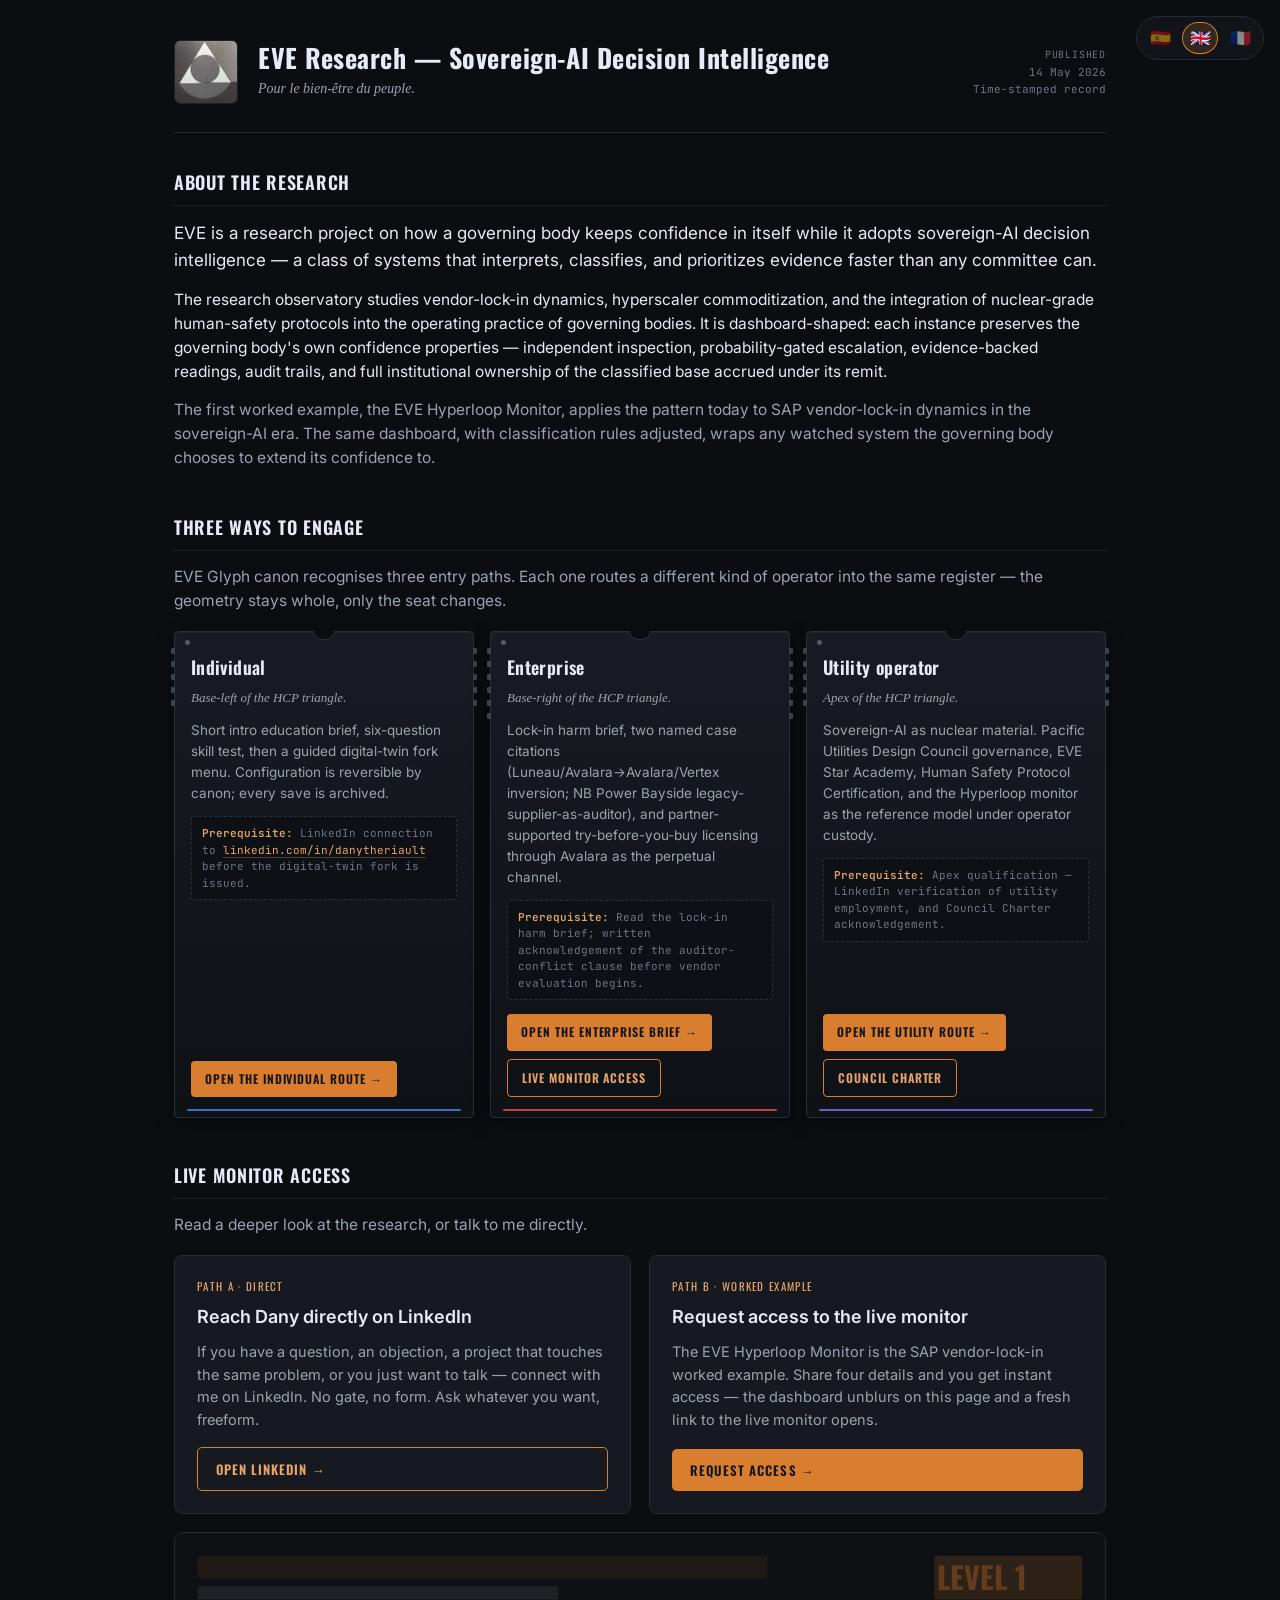
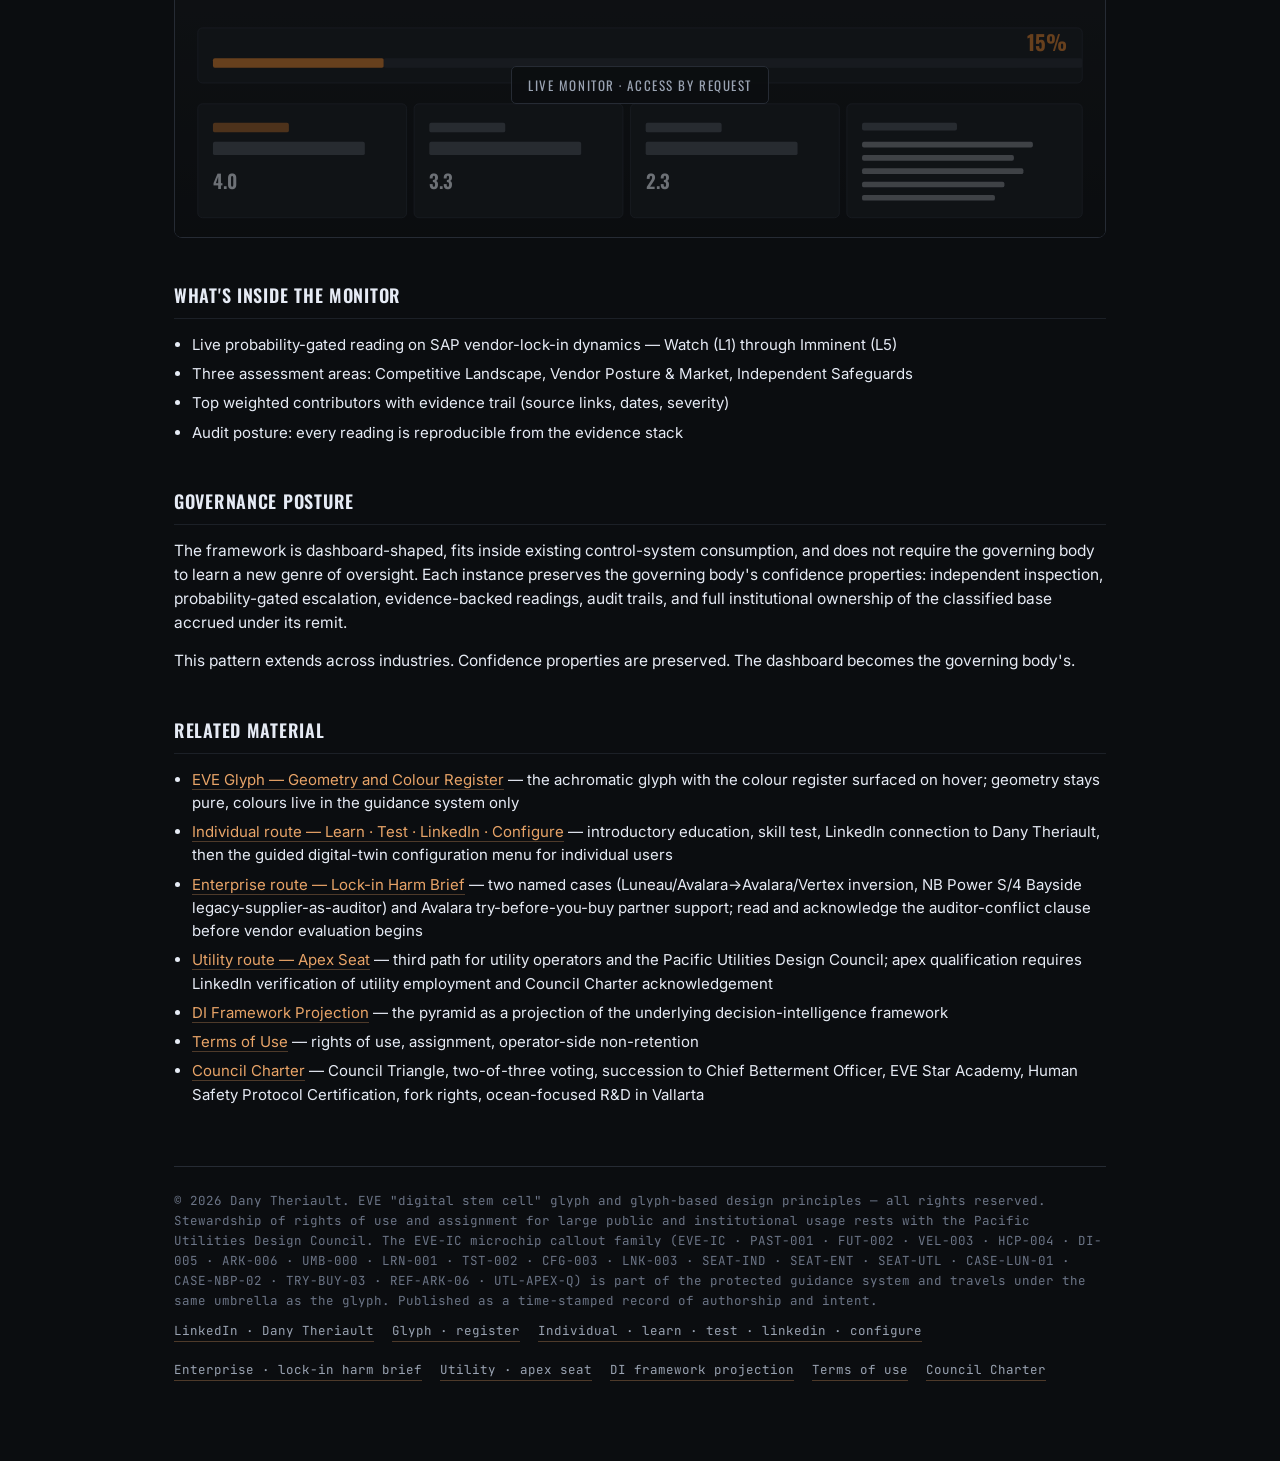
==== commit 42ab2c1b: "Make EVE Research landing trilingual (ES default / EN / FR) - Add flag-based ES/EN/FR switcher in to" ====
--- a/index.html
+++ b/index.html
@@ -133,43 +133,56 @@
       .links-row{display:flex;flex-wrap:wrap;gap:18px;margin-top:10px}
       .links-row a{color:var(--accent-soft)}
       blockquote.attest{margin:18px 0;padding:14px 18px;border-left:2px solid var(--accent);background:rgba(217,126,47,.04);font-family:var(--serif);font-style:italic;color:var(--fg);font-size:15.5px}
+
+      /* Language switcher */
+      .lang-switch{position:fixed;top:16px;right:16px;display:flex;gap:6px;z-index:60;background:rgba(19,22,27,.82);backdrop-filter:blur(6px);padding:6px;border:1px solid var(--border);border-radius:999px}
+      .lang-btn{appearance:none;border:none;background:transparent;cursor:pointer;width:34px;height:30px;border-radius:999px;font-size:17px;line-height:1;display:flex;align-items:center;justify-content:center;padding:0;transition:background .15s,transform .15s,opacity .15s;opacity:.5}
+      .lang-btn:hover{transform:translateY(-1px);opacity:1}
+      .lang-btn.active{background:rgba(217,126,47,.18);opacity:1;box-shadow:0 0 0 1px var(--accent)}
+      .lang-btn:focus-visible{outline:2px solid var(--accent);outline-offset:2px}
+      @media (max-width:760px){.lang-switch{top:10px;right:10px}}
     </style>
   </head>
   <body>
+    <nav class="lang-switch" aria-label="Selector de idioma / Language selector">
+      <button class="lang-btn" data-lang="es" title="Español" aria-label="Español">🇪🇸</button>
+      <button class="lang-btn" data-lang="en" title="English" aria-label="English">🇬🇧</button>
+      <button class="lang-btn" data-lang="fr" title="Français" aria-label="Français">🇫🇷</button>
+    </nav>
     <div class="wrap">
       <header class="top">
         <div class="glyph"><img src="./assets/eve-glyph-CLvHhd6w.jpg" alt="EVE digital stem cell glyph by Dany Theriault" /></div>
         <div class="brand">
-          <h1>EVE Research — Sovereign-AI Decision Intelligence</h1>
+          <h1 data-i18n="h1">EVE Research — Sovereign-AI Decision Intelligence</h1>
           <p class="tagline">Pour le bien-être du peuple.</p>
         </div>
         <div class="stamp">
-          <span class="stamp-label">Published</span>
-          14 May 2026<br />Time-stamped record
+          <span class="stamp-label" data-i18n="published">Published</span>
+          <span data-i18n="pubdate">14 May 2026</span><br /><span data-i18n="timestamp">Time-stamped record</span>
         </div>
       </header>
 
       <section>
-        <h2>About the Research</h2>
-        <p class="lede">EVE is a research project on how a governing body keeps confidence in itself while it adopts sovereign-AI decision intelligence — a class of systems that interprets, classifies, and prioritizes evidence faster than any committee can.</p>
-        <p>The research observatory studies vendor-lock-in dynamics, hyperscaler commoditization, and the integration of nuclear-grade human-safety protocols into the operating practice of governing bodies. It is dashboard-shaped: each instance preserves the governing body's own confidence properties — independent inspection, probability-gated escalation, evidence-backed readings, audit trails, and full institutional ownership of the classified base accrued under its remit.</p>
-        <p class="muted">The first worked example, the EVE Hyperloop Monitor, applies the pattern today to SAP vendor-lock-in dynamics in the sovereign-AI era. The same dashboard, with classification rules adjusted, wraps any watched system the governing body chooses to extend its confidence to.</p>
+        <h2 data-i18n="aboutH2">About the Research</h2>
+        <p class="lede" data-i18n="aboutLede">EVE is a research project on how a governing body keeps confidence in itself while it adopts sovereign-AI decision intelligence — a class of systems that interprets, classifies, and prioritizes evidence faster than any committee can.</p>
+        <p data-i18n="aboutP1">The research observatory studies vendor-lock-in dynamics, hyperscaler commoditization, and the integration of nuclear-grade human-safety protocols into the operating practice of governing bodies. It is dashboard-shaped: each instance preserves the governing body's own confidence properties — independent inspection, probability-gated escalation, evidence-backed readings, audit trails, and full institutional ownership of the classified base accrued under its remit.</p>
+        <p class="muted" data-i18n="aboutP2">The first worked example, the EVE Hyperloop Monitor, applies the pattern today to SAP vendor-lock-in dynamics in the sovereign-AI era. The same dashboard, with classification rules adjusted, wraps any watched system the governing body chooses to extend its confidence to.</p>
       </section>
 
       <section>
-        <h2>Three Ways to Engage</h2>
-        <p class="muted" style="margin-bottom:18px">EVE Glyph canon recognises three entry paths. Each one routes a different kind of operator into the same register — the geometry stays whole, only the seat changes.</p>
+        <h2 data-i18n="engageH2">Three Ways to Engage</h2>
+        <p class="muted" style="margin-bottom:18px" data-i18n="engageIntro">EVE Glyph canon recognises three entry paths. Each one routes a different kind of operator into the same register — the geometry stays whole, only the seat changes.</p>
 
         <div class="engage">
           <!-- Individual -->
           <article class="ic ic-individual">
             <span class="leads l"><span></span><span></span><span></span><span></span><span></span></span><span class="leads r"><span></span><span></span><span></span><span></span><span></span></span>
-            <h3>Individual</h3>
-            <p class="sub">Base-left of the HCP triangle.</p>
-            <p>Short intro education brief, six-question skill test, then a guided digital-twin fork menu. Configuration is reversible by canon; every save is archived.</p>
-            <div class="req"><strong>Prerequisite:</strong> LinkedIn connection to <a href="https://www.linkedin.com/in/danytheriault/" target="_blank" rel="noopener">linkedin.com/in/danytheriault</a> before the digital-twin fork is issued.</div>
+            <h3 data-i18n="indTitle">Individual</h3>
+            <p class="sub" data-i18n="indSub">Base-left of the HCP triangle.</p>
+            <p data-i18n="indBody">Short intro education brief, six-question skill test, then a guided digital-twin fork menu. Configuration is reversible by canon; every save is archived.</p>
+            <div class="req"><strong data-i18n="prereq">Prerequisite:</strong> <span data-i18n="indReq">LinkedIn connection to</span> <a href="https://www.linkedin.com/in/danytheriault/" target="_blank" rel="noopener">linkedin.com/in/danytheriault</a> <span data-i18n="indReq2">before the digital-twin fork is issued.</span></div>
             <div class="ctarow">
-              <a class="cta" href="./individual.html">Open the individual route →</a>
+              <a class="cta" href="./individual.html" data-i18n="indCta">Open the individual route →</a>
             </div>
             <div class="stripe"></div>
           </article>
@@ -177,13 +190,13 @@
           <!-- Enterprise -->
           <article class="ic ic-enterprise">
             <span class="leads l"><span></span><span></span><span></span><span></span><span></span><span></span></span><span class="leads r"><span></span><span></span><span></span><span></span><span></span><span></span></span>
-            <h3>Enterprise</h3>
-            <p class="sub">Base-right of the HCP triangle.</p>
-            <p>Lock-in harm brief, two named case citations (Luneau/Avalara→Avalara/Vertex inversion; NB Power Bayside legacy-supplier-as-auditor), and partner-supported try-before-you-buy licensing through Avalara as the perpetual channel.</p>
-            <div class="req"><strong>Prerequisite:</strong> Read the lock-in harm brief; written acknowledgement of the auditor-conflict clause before vendor evaluation begins.</div>
+            <h3 data-i18n="entTitle">Enterprise</h3>
+            <p class="sub" data-i18n="entSub">Base-right of the HCP triangle.</p>
+            <p data-i18n="entBody">Lock-in harm brief, two named case citations (Luneau/Avalara→Avalara/Vertex inversion; NB Power Bayside legacy-supplier-as-auditor), and partner-supported try-before-you-buy licensing through Avalara as the perpetual channel.</p>
+            <div class="req"><strong data-i18n="prereq">Prerequisite:</strong> <span data-i18n="entReq">Read the lock-in harm brief; written acknowledgement of the auditor-conflict clause before vendor evaluation begins.</span></div>
             <div class="ctarow">
-              <a class="cta" href="./enterprise.html">Open the enterprise brief →</a>
-              <a class="cta secondary" href="#request">Live monitor access</a>
+              <a class="cta" href="./enterprise.html" data-i18n="entCta">Open the enterprise brief →</a>
+              <a class="cta secondary" href="#request" data-i18n="entCta2">Live monitor access</a>
             </div>
             <div class="stripe"></div>
           </article>
@@ -191,13 +204,13 @@
           <!-- Utility -->
           <article class="ic ic-utility">
             <span class="leads l"><span></span><span></span><span></span><span></span><span></span></span><span class="leads r"><span></span><span></span><span></span><span></span><span></span></span>
-            <h3>Utility operator</h3>
-            <p class="sub">Apex of the HCP triangle.</p>
-            <p>Sovereign-AI as nuclear material. Pacific Utilities Design Council governance, EVE Star Academy, Human Safety Protocol Certification, and the Hyperloop monitor as the reference model under operator custody.</p>
-            <div class="req"><strong>Prerequisite:</strong> Apex qualification — LinkedIn verification of utility employment, and Council Charter acknowledgement.</div>
+            <h3 data-i18n="utlTitle">Utility operator</h3>
+            <p class="sub" data-i18n="utlSub">Apex of the HCP triangle.</p>
+            <p data-i18n="utlBody">Sovereign-AI as nuclear material. Pacific Utilities Design Council governance, EVE Star Academy, Human Safety Protocol Certification, and the Hyperloop monitor as the reference model under operator custody.</p>
+            <div class="req"><strong data-i18n="prereq">Prerequisite:</strong> <span data-i18n="utlReq">Apex qualification — LinkedIn verification of utility employment, and Council Charter acknowledgement.</span></div>
             <div class="ctarow">
-              <a class="cta" href="./utility.html">Open the utility route →</a>
-              <a class="cta secondary" href="./council.html">Council Charter</a>
+              <a class="cta" href="./utility.html" data-i18n="utlCta">Open the utility route →</a>
+              <a class="cta secondary" href="./council.html" data-i18n="utlCta2">Council Charter</a>
             </div>
             <div class="stripe"></div>
           </article>
@@ -205,55 +218,55 @@
       </section>
 
       <section>
-        <h2>Live Monitor Access</h2>
-        <p class="muted" style="margin-bottom:18px">Read a deeper look at the research, or talk to me directly.</p>
+        <h2 data-i18n="monH2">Live Monitor Access</h2>
+        <p class="muted" style="margin-bottom:18px" data-i18n="monIntro">Read a deeper look at the research, or talk to me directly.</p>
 
         <div class="paths">
 
           <!-- PATH A: Direct LinkedIn -->
           <div class="path-card">
-            <div class="kicker">Path A · Direct</div>
-            <h3>Reach Dany directly on LinkedIn</h3>
-            <p>If you have a question, an objection, a project that touches the same problem, or you just want to talk — connect with me on LinkedIn. No gate, no form. Ask whatever you want, freeform.</p>
-            <a class="cta secondary" href="https://www.linkedin.com/in/danytheriault/" target="_blank" rel="noopener">Open LinkedIn →</a>
+            <div class="kicker" data-i18n="pathAKicker">Path A · Direct</div>
+            <h3 data-i18n="pathATitle">Reach Dany directly on LinkedIn</h3>
+            <p data-i18n="pathABody">If you have a question, an objection, a project that touches the same problem, or you just want to talk — connect with me on LinkedIn. No gate, no form. Ask whatever you want, freeform.</p>
+            <a class="cta secondary" href="https://www.linkedin.com/in/danytheriault/" target="_blank" rel="noopener" data-i18n="pathACta">Open LinkedIn →</a>
           </div>
 
           <!-- PATH B: Gated monitor access -->
           <div class="path-card">
-            <div class="kicker">Path B · Worked example</div>
-            <h3>Request access to the live monitor</h3>
-            <p>The EVE Hyperloop Monitor is the SAP vendor-lock-in worked example. Share four details and you get instant access — the dashboard unblurs on this page and a fresh link to the live monitor opens.</p>
-            <a class="cta" href="#request" id="open-form-btn">Request access →</a>
+            <div class="kicker" data-i18n="pathBKicker">Path B · Worked example</div>
+            <h3 data-i18n="pathBTitle">Request access to the live monitor</h3>
+            <p data-i18n="pathBBody">The EVE Hyperloop Monitor is the SAP vendor-lock-in worked example. Share four details and you get instant access — the dashboard unblurs on this page and a fresh link to the live monitor opens.</p>
+            <a class="cta" href="#request" id="open-form-btn" data-i18n="pathBCta">Request access →</a>
           </div>
 
         </div>
 
         <!-- Gated form -->
         <div class="form-block" id="form-block">
-          <div class="kicker" style="font-family:Oswald,sans-serif;font-size:11px;letter-spacing:.12em;text-transform:uppercase;color:var(--accent-soft);margin-bottom:6px">Contact intake · routed to Dany via WhatsApp</div>
-          <p style="font-size:14px;color:var(--fg-muted);margin-bottom:0">Four fields. A WhatsApp pings me with your details and the dashboard unlocks for you. You will not receive marketing email — this is direct human-to-human routing.</p>
+          <div class="kicker" style="font-family:Oswald,sans-serif;font-size:11px;letter-spacing:.12em;text-transform:uppercase;color:var(--accent-soft);margin-bottom:6px" data-i18n="formKicker">Contact intake · routed to Dany via WhatsApp</div>
+          <p style="font-size:14px;color:var(--fg-muted);margin-bottom:0" data-i18n="formIntro">Four fields. A WhatsApp pings me with your details and the dashboard unlocks for you. You will not receive marketing email — this is direct human-to-human routing.</p>
 
           <form id="gate-form" novalidate>
-            <label for="email">Work email</label>
+            <label for="email" data-i18n="lblEmail">Work email</label>
             <input type="email" id="email" name="email" required autocomplete="email" placeholder="you@company.example" />
 
-            <label for="whatsapp">WhatsApp or phone (with country code)</label>
+            <label for="whatsapp" data-i18n="lblWhatsapp">WhatsApp or phone (with country code)</label>
             <input type="tel" id="whatsapp" name="whatsapp" required autocomplete="tel" placeholder="+1 555 123 4567" />
 
-            <label for="company_role">Company and role</label>
+            <label for="company_role" data-i18n="lblCompany">Company and role</label>
             <input type="text" id="company_role" name="company_role" required placeholder="e.g. Avalara · VP Channel Strategy" />
 
-            <label for="linkedin">LinkedIn profile URL</label>
+            <label for="linkedin" data-i18n="lblLinkedin">LinkedIn profile URL</label>
             <input type="url" id="linkedin" name="linkedin" required placeholder="https://www.linkedin.com/in/..." />
 
-            <label for="message">Anything else (optional)</label>
-            <textarea id="message" name="message" placeholder="What brings you here? What would you want to look at first?"></textarea>
+            <label for="message" data-i18n="lblMessage">Anything else (optional)</label>
+            <textarea id="message" name="message" data-i18n-ph="phMessage" placeholder="What brings you here? What would you want to look at first?"></textarea>
 
             <!-- honeypot -->
             <input type="text" class="hp" tabindex="-1" autocomplete="off" name="website" />
 
             <div class="form-actions">
-              <button type="submit" id="submit-btn">Send & unlock monitor</button>
+              <button type="submit" id="submit-btn" data-i18n="submitBtn">Send & unlock monitor</button>
               <span class="form-status" id="form-status"></span>
             </div>
           </form>
@@ -303,42 +316,42 @@
             <rect x="724" y="276" width="140" height="6" rx="2" fill="#e6ebf5" opacity=".5"/>
           </svg>
           <div class="preview-overlay">
-            <div class="label">Live monitor · access by request</div>
+            <div class="label" data-i18n="previewLabel">Live monitor · access by request</div>
           </div>
         </div>
 
         <div class="unlocked-cta" id="unlocked-cta">
-          <a class="cta" href="./monitor.html" id="open-monitor-btn">Open the live monitor →</a>
-          <span class="muted" style="margin-left:14px;font-size:13.5px">Access valid for 1 hour. Send again any time.</span>
+          <a class="cta" href="./monitor.html" id="open-monitor-btn" data-i18n="openMonitor">Open the live monitor →</a>
+          <span class="muted" style="margin-left:14px;font-size:13.5px" data-i18n="accessValid">Access valid for 1 hour. Send again any time.</span>
         </div>
       </section>
 
       <section>
-        <h2>What's inside the monitor</h2>
+        <h2 data-i18n="insideH2">What's inside the monitor</h2>
         <ul class="tight">
-          <li>Live probability-gated reading on SAP vendor-lock-in dynamics — Watch (L1) through Imminent (L5)</li>
-          <li>Three assessment areas: Competitive Landscape, Vendor Posture &amp; Market, Independent Safeguards</li>
-          <li>Top weighted contributors with evidence trail (source links, dates, severity)</li>
-          <li>Audit posture: every reading is reproducible from the evidence stack</li>
+          <li data-i18n="inside1">Live probability-gated reading on SAP vendor-lock-in dynamics — Watch (L1) through Imminent (L5)</li>
+          <li data-i18n="inside2">Three assessment areas: Competitive Landscape, Vendor Posture &amp; Market, Independent Safeguards</li>
+          <li data-i18n="inside3">Top weighted contributors with evidence trail (source links, dates, severity)</li>
+          <li data-i18n="inside4">Audit posture: every reading is reproducible from the evidence stack</li>
         </ul>
       </section>
 
       <section>
-        <h2>Governance Posture</h2>
-        <p>The framework is dashboard-shaped, fits inside existing control-system consumption, and does not require the governing body to learn a new genre of oversight. Each instance preserves the governing body's confidence properties: independent inspection, probability-gated escalation, evidence-backed readings, audit trails, and full institutional ownership of the classified base accrued under its remit.</p>
-        <p>This pattern extends across industries. Confidence properties are preserved. The dashboard becomes the governing body's.</p>
+        <h2 data-i18n="govH2">Governance Posture</h2>
+        <p data-i18n="govP1">The framework is dashboard-shaped, fits inside existing control-system consumption, and does not require the governing body to learn a new genre of oversight. Each instance preserves the governing body's confidence properties: independent inspection, probability-gated escalation, evidence-backed readings, audit trails, and full institutional ownership of the classified base accrued under its remit.</p>
+        <p data-i18n="govP2">This pattern extends across industries. Confidence properties are preserved. The dashboard becomes the governing body's.</p>
       </section>
 
       <section>
-        <h2>Related Material</h2>
+        <h2 data-i18n="relH2">Related Material</h2>
         <ul class="tight">
-          <li><a href="./glyph.html">EVE Glyph — Geometry and Colour Register</a> — the achromatic glyph with the colour register surfaced on hover; geometry stays pure, colours live in the guidance system only</li>
-          <li><a href="./individual.html">Individual route — Learn · Test · LinkedIn · Configure</a> — introductory education, skill test, LinkedIn connection to Dany Theriault, then the guided digital-twin configuration menu for individual users</li>
-          <li><a href="./enterprise.html">Enterprise route — Lock-in Harm Brief</a> — two named cases (Luneau/Avalara→Avalara/Vertex inversion, NB Power S/4 Bayside legacy-supplier-as-auditor) and Avalara try-before-you-buy partner support; read and acknowledge the auditor-conflict clause before vendor evaluation begins</li>
-          <li><a href="./utility.html">Utility route — Apex Seat</a> — third path for utility operators and the Pacific Utilities Design Council; apex qualification requires LinkedIn verification of utility employment and Council Charter acknowledgement</li>
-          <li><a href="./projection.html">DI Framework Projection</a> — the pyramid as a projection of the underlying decision-intelligence framework</li>
-          <li><a href="./terms.html">Terms of Use</a> — rights of use, assignment, operator-side non-retention</li>
-          <li><a href="./council.html">Council Charter</a> — Council Triangle, two-of-three voting, succession to Chief Betterment Officer, EVE Star Academy, Human Safety Protocol Certification, fork rights, ocean-focused R&amp;D in Vallarta</li>
+          <li><a href="./glyph.html" data-i18n="relGlyphLink">EVE Glyph — Geometry and Colour Register</a> <span data-i18n="relGlyph">— the achromatic glyph with the colour register surfaced on hover; geometry stays pure, colours live in the guidance system only</span></li>
+          <li><a href="./individual.html" data-i18n="relIndLink">Individual route — Learn · Test · LinkedIn · Configure</a> <span data-i18n="relInd">— introductory education, skill test, LinkedIn connection to Dany Theriault, then the guided digital-twin configuration menu for individual users</span></li>
+          <li><a href="./enterprise.html" data-i18n="relEntLink">Enterprise route — Lock-in Harm Brief</a> <span data-i18n="relEnt">— two named cases (Luneau/Avalara→Avalara/Vertex inversion, NB Power S/4 Bayside legacy-supplier-as-auditor) and Avalara try-before-you-buy partner support; read and acknowledge the auditor-conflict clause before vendor evaluation begins</span></li>
+          <li><a href="./utility.html" data-i18n="relUtlLink">Utility route — Apex Seat</a> <span data-i18n="relUtl">— third path for utility operators and the Pacific Utilities Design Council; apex qualification requires LinkedIn verification of utility employment and Council Charter acknowledgement</span></li>
+          <li><a href="./projection.html" data-i18n="relProjLink">DI Framework Projection</a> <span data-i18n="relProj">— the pyramid as a projection of the underlying decision-intelligence framework</span></li>
+          <li><a href="./terms.html" data-i18n="relTermsLink">Terms of Use</a> <span data-i18n="relTerms">— rights of use, assignment, operator-side non-retention</span></li>
+          <li><a href="./council.html" data-i18n="relCouncilLink">Council Charter</a> <span data-i18n="relCouncil">— Council Triangle, two-of-three voting, succession to Chief Betterment Officer, EVE Star Academy, Human Safety Protocol Certification, fork rights, ocean-focused R&amp;D in Vallarta</span></li>
         </ul>
       </section>
 
@@ -444,5 +457,208 @@
         });
       })();
     </script>
+
+    <script>
+      /* ===== Language switcher (ES default / EN / FR) =====================
+         Translates visible UI copy only. The footer copyright statement and
+         the EVE-IC part-number register are left verbatim in every language
+         to preserve the protected authorship/copyright record. Form logic,
+         hrefs, the glyph, and the Cloudflare worker are untouched. */
+      const I18N = {
+        es: {
+          docTitle: "EVE Research — Inteligencia de Decisiones con IA Soberana",
+          h1: "EVE Research — Inteligencia de Decisiones con IA Soberana",
+          published: "Publicado", pubdate: "14 de mayo de 2026", timestamp: "Registro con marca de tiempo",
+          aboutH2: "Sobre la investigación",
+          aboutLede: "EVE es un proyecto de investigación sobre cómo un órgano de gobierno mantiene la confianza en sí mismo mientras adopta inteligencia de decisiones con IA soberana — una clase de sistemas que interpreta, clasifica y prioriza la evidencia más rápido que cualquier comité.",
+          aboutP1: "El observatorio de investigación estudia las dinámicas de dependencia del proveedor (vendor lock-in), la mercantilización de los hiperescaladores y la integración de protocolos de seguridad humana de grado nuclear en la práctica operativa de los órganos de gobierno. Tiene forma de panel (dashboard): cada instancia preserva las propiedades de confianza del propio órgano de gobierno — inspección independiente, escalado activado por probabilidad, lecturas respaldadas por evidencia, registros de auditoría y plena propiedad institucional de la base clasificada acumulada bajo su competencia.",
+          aboutP2: "El primer ejemplo aplicado, el EVE Hyperloop Monitor, aplica hoy el patrón a las dinámicas de dependencia del proveedor de SAP en la era de la IA soberana. El mismo panel, con las reglas de clasificación ajustadas, envuelve cualquier sistema vigilado al que el órgano de gobierno decida extender su confianza.",
+          engageH2: "Tres formas de participar",
+          engageIntro: "El canon de EVE Glyph reconoce tres vías de entrada. Cada una dirige a un tipo distinto de operador hacia el mismo registro — la geometría permanece íntegra, solo cambia el asiento.",
+          indTitle: "Individual", indSub: "Base izquierda del triángulo HCP.",
+          indBody: "Breve informe educativo introductorio, prueba de aptitud de seis preguntas y luego un menú guiado de bifurcación del gemelo digital. La configuración es reversible por canon; cada guardado se archiva.",
+          prereq: "Requisito previo:", indReq: "Conexión en LinkedIn con", indReq2: "antes de emitir la bifurcación del gemelo digital.", indCta: "Abrir la vía individual →",
+          entTitle: "Empresa", entSub: "Base derecha del triángulo HCP.",
+          entBody: "Informe sobre el daño de la dependencia, dos citas de casos nombrados (inversión Luneau/Avalara→Avalara/Vertex; NB Power Bayside, proveedor heredado como auditor) y licenciamiento de prueba antes de comprar con apoyo de socios a través de Avalara como canal perpetuo.",
+          entReq: "Lea el informe sobre el daño de la dependencia; reconocimiento por escrito de la cláusula de conflicto del auditor antes de iniciar la evaluación del proveedor.",
+          entCta: "Abrir el informe de empresa →", entCta2: "Acceso al monitor en vivo",
+          utlTitle: "Operador de servicios públicos", utlSub: "Vértice del triángulo HCP.",
+          utlBody: "IA soberana como material nuclear. Gobernanza del Pacific Utilities Design Council, EVE Star Academy, Certificación del Protocolo de Seguridad Humana y el monitor Hyperloop como modelo de referencia bajo custodia del operador.",
+          utlReq: "Cualificación de vértice — verificación en LinkedIn del empleo en servicios públicos y reconocimiento de la Carta del Consejo.",
+          utlCta: "Abrir la vía de servicios públicos →", utlCta2: "Carta del Consejo",
+          monH2: "Acceso al monitor en vivo",
+          monIntro: "Lea un análisis más profundo de la investigación, o hable conmigo directamente.",
+          pathAKicker: "Vía A · Directa", pathATitle: "Contacta a Dany directamente en LinkedIn",
+          pathABody: "Si tienes una pregunta, una objeción, un proyecto que toca el mismo problema, o simplemente quieres hablar — conéctate conmigo en LinkedIn. Sin puerta, sin formulario. Pregunta lo que quieras, en formato libre.",
+          pathACta: "Abrir LinkedIn →",
+          pathBKicker: "Vía B · Ejemplo aplicado", pathBTitle: "Solicitar acceso al monitor en vivo",
+          pathBBody: "El EVE Hyperloop Monitor es el ejemplo aplicado de la dependencia del proveedor de SAP. Comparte cuatro datos y obtendrás acceso instantáneo — el panel se vuelve nítido en esta página y se abre un enlace nuevo al monitor en vivo.",
+          pathBCta: "Solicitar acceso →",
+          formKicker: "Recepción de contacto · dirigida a Dany por WhatsApp",
+          formIntro: "Cuatro campos. Un WhatsApp me avisa con tus datos y el panel se desbloquea para ti. No recibirás correo de marketing — esto es enrutamiento directo de persona a persona.",
+          lblEmail: "Correo de trabajo", lblWhatsapp: "WhatsApp o teléfono (con código de país)", lblCompany: "Empresa y cargo", lblLinkedin: "URL del perfil de LinkedIn", lblMessage: "Algo más (opcional)",
+          phMessage: "¿Qué te trae por aquí? ¿Qué te gustaría ver primero?",
+          submitBtn: "Enviar y desbloquear el monitor",
+          previewLabel: "Monitor en vivo · acceso por solicitud",
+          openMonitor: "Abrir el monitor en vivo →", accessValid: "Acceso válido por 1 hora. Vuelve a enviar cuando quieras.",
+          insideH2: "Qué hay dentro del monitor",
+          inside1: "Lectura en vivo activada por probabilidad sobre las dinámicas de dependencia del proveedor de SAP — desde Vigilancia (L1) hasta Inminente (L5)",
+          inside2: "Tres áreas de evaluación: Panorama competitivo, Postura del proveedor y mercado, Salvaguardas independientes",
+          inside3: "Principales contribuyentes ponderados con rastro de evidencia (enlaces de fuentes, fechas, gravedad)",
+          inside4: "Postura de auditoría: cada lectura es reproducible a partir de la pila de evidencia",
+          govH2: "Postura de gobernanza",
+          govP1: "El marco tiene forma de panel, encaja dentro del consumo del sistema de control existente y no exige que el órgano de gobierno aprenda un nuevo género de supervisión. Cada instancia preserva las propiedades de confianza del órgano de gobierno: inspección independiente, escalado activado por probabilidad, lecturas respaldadas por evidencia, registros de auditoría y plena propiedad institucional de la base clasificada acumulada bajo su competencia.",
+          govP2: "Este patrón se extiende a todas las industrias. Las propiedades de confianza se preservan. El panel pasa a ser del órgano de gobierno.",
+          relH2: "Material relacionado",
+          relGlyphLink: "EVE Glyph — Geometría y registro de color", relGlyph: "— el glifo acromático con el registro de color que aparece al pasar el cursor; la geometría permanece pura, los colores viven solo en el sistema de guía",
+          relIndLink: "Vía individual — Aprender · Probar · LinkedIn · Configurar", relInd: "— educación introductoria, prueba de aptitud, conexión en LinkedIn con Dany Theriault y luego el menú guiado de configuración del gemelo digital para usuarios individuales",
+          relEntLink: "Vía de empresa — Informe sobre el daño de la dependencia", relEnt: "— dos casos nombrados (inversión Luneau/Avalara→Avalara/Vertex, NB Power S/4 Bayside proveedor heredado como auditor) y apoyo de socio de prueba antes de comprar de Avalara; lea y reconozca la cláusula de conflicto del auditor antes de iniciar la evaluación del proveedor",
+          relUtlLink: "Vía de servicios públicos — Asiento de vértice", relUtl: "— tercera vía para operadores de servicios públicos y el Pacific Utilities Design Council; la cualificación de vértice requiere verificación en LinkedIn del empleo en servicios públicos y reconocimiento de la Carta del Consejo",
+          relProjLink: "Proyección del marco DI", relProj: "— la pirámide como proyección del marco subyacente de inteligencia de decisiones",
+          relTermsLink: "Términos de uso", relTerms: "— derechos de uso, cesión, no retención del lado del operador",
+          relCouncilLink: "Carta del Consejo", relCouncil: "— Triángulo del Consejo, votación de dos de tres, sucesión al Chief Betterment Officer, EVE Star Academy, Certificación del Protocolo de Seguridad Humana, derechos de bifurcación, I+D centrada en el océano en Vallarta"
+        },
+        en: {
+          docTitle: "EVE Research — Sovereign-AI Decision Intelligence",
+          h1: "EVE Research — Sovereign-AI Decision Intelligence",
+          published: "Published", pubdate: "14 May 2026", timestamp: "Time-stamped record",
+          aboutH2: "About the Research",
+          aboutLede: "EVE is a research project on how a governing body keeps confidence in itself while it adopts sovereign-AI decision intelligence — a class of systems that interprets, classifies, and prioritizes evidence faster than any committee can.",
+          aboutP1: "The research observatory studies vendor-lock-in dynamics, hyperscaler commoditization, and the integration of nuclear-grade human-safety protocols into the operating practice of governing bodies. It is dashboard-shaped: each instance preserves the governing body's own confidence properties — independent inspection, probability-gated escalation, evidence-backed readings, audit trails, and full institutional ownership of the classified base accrued under its remit.",
+          aboutP2: "The first worked example, the EVE Hyperloop Monitor, applies the pattern today to SAP vendor-lock-in dynamics in the sovereign-AI era. The same dashboard, with classification rules adjusted, wraps any watched system the governing body chooses to extend its confidence to.",
+          engageH2: "Three Ways to Engage",
+          engageIntro: "EVE Glyph canon recognises three entry paths. Each one routes a different kind of operator into the same register — the geometry stays whole, only the seat changes.",
+          indTitle: "Individual", indSub: "Base-left of the HCP triangle.",
+          indBody: "Short intro education brief, six-question skill test, then a guided digital-twin fork menu. Configuration is reversible by canon; every save is archived.",
+          prereq: "Prerequisite:", indReq: "LinkedIn connection to", indReq2: "before the digital-twin fork is issued.", indCta: "Open the individual route →",
+          entTitle: "Enterprise", entSub: "Base-right of the HCP triangle.",
+          entBody: "Lock-in harm brief, two named case citations (Luneau/Avalara→Avalara/Vertex inversion; NB Power Bayside legacy-supplier-as-auditor), and partner-supported try-before-you-buy licensing through Avalara as the perpetual channel.",
+          entReq: "Read the lock-in harm brief; written acknowledgement of the auditor-conflict clause before vendor evaluation begins.",
+          entCta: "Open the enterprise brief →", entCta2: "Live monitor access",
+          utlTitle: "Utility operator", utlSub: "Apex of the HCP triangle.",
+          utlBody: "Sovereign-AI as nuclear material. Pacific Utilities Design Council governance, EVE Star Academy, Human Safety Protocol Certification, and the Hyperloop monitor as the reference model under operator custody.",
+          utlReq: "Apex qualification — LinkedIn verification of utility employment, and Council Charter acknowledgement.",
+          utlCta: "Open the utility route →", utlCta2: "Council Charter",
+          monH2: "Live Monitor Access",
+          monIntro: "Read a deeper look at the research, or talk to me directly.",
+          pathAKicker: "Path A · Direct", pathATitle: "Reach Dany directly on LinkedIn",
+          pathABody: "If you have a question, an objection, a project that touches the same problem, or you just want to talk — connect with me on LinkedIn. No gate, no form. Ask whatever you want, freeform.",
+          pathACta: "Open LinkedIn →",
+          pathBKicker: "Path B · Worked example", pathBTitle: "Request access to the live monitor",
+          pathBBody: "The EVE Hyperloop Monitor is the SAP vendor-lock-in worked example. Share four details and you get instant access — the dashboard unblurs on this page and a fresh link to the live monitor opens.",
+          pathBCta: "Request access →",
+          formKicker: "Contact intake · routed to Dany via WhatsApp",
+          formIntro: "Four fields. A WhatsApp pings me with your details and the dashboard unlocks for you. You will not receive marketing email — this is direct human-to-human routing.",
+          lblEmail: "Work email", lblWhatsapp: "WhatsApp or phone (with country code)", lblCompany: "Company and role", lblLinkedin: "LinkedIn profile URL", lblMessage: "Anything else (optional)",
+          phMessage: "What brings you here? What would you want to look at first?",
+          submitBtn: "Send & unlock monitor",
+          previewLabel: "Live monitor · access by request",
+          openMonitor: "Open the live monitor →", accessValid: "Access valid for 1 hour. Send again any time.",
+          insideH2: "What's inside the monitor",
+          inside1: "Live probability-gated reading on SAP vendor-lock-in dynamics — Watch (L1) through Imminent (L5)",
+          inside2: "Three assessment areas: Competitive Landscape, Vendor Posture & Market, Independent Safeguards",
+          inside3: "Top weighted contributors with evidence trail (source links, dates, severity)",
+          inside4: "Audit posture: every reading is reproducible from the evidence stack",
+          govH2: "Governance Posture",
+          govP1: "The framework is dashboard-shaped, fits inside existing control-system consumption, and does not require the governing body to learn a new genre of oversight. Each instance preserves the governing body's confidence properties: independent inspection, probability-gated escalation, evidence-backed readings, audit trails, and full institutional ownership of the classified base accrued under its remit.",
+          govP2: "This pattern extends across industries. Confidence properties are preserved. The dashboard becomes the governing body's.",
+          relH2: "Related Material",
+          relGlyphLink: "EVE Glyph — Geometry and Colour Register", relGlyph: "— the achromatic glyph with the colour register surfaced on hover; geometry stays pure, colours live in the guidance system only",
+          relIndLink: "Individual route — Learn · Test · LinkedIn · Configure", relInd: "— introductory education, skill test, LinkedIn connection to Dany Theriault, then the guided digital-twin configuration menu for individual users",
+          relEntLink: "Enterprise route — Lock-in Harm Brief", relEnt: "— two named cases (Luneau/Avalara→Avalara/Vertex inversion, NB Power S/4 Bayside legacy-supplier-as-auditor) and Avalara try-before-you-buy partner support; read and acknowledge the auditor-conflict clause before vendor evaluation begins",
+          relUtlLink: "Utility route — Apex Seat", relUtl: "— third path for utility operators and the Pacific Utilities Design Council; apex qualification requires LinkedIn verification of utility employment and Council Charter acknowledgement",
+          relProjLink: "DI Framework Projection", relProj: "— the pyramid as a projection of the underlying decision-intelligence framework",
+          relTermsLink: "Terms of Use", relTerms: "— rights of use, assignment, operator-side non-retention",
+          relCouncilLink: "Council Charter", relCouncil: "— Council Triangle, two-of-three voting, succession to Chief Betterment Officer, EVE Star Academy, Human Safety Protocol Certification, fork rights, ocean-focused R&D in Vallarta"
+        },
+        fr: {
+          docTitle: "EVE Research — Intelligence décisionnelle à IA souveraine",
+          h1: "EVE Research — Intelligence décisionnelle à IA souveraine",
+          published: "Publié", pubdate: "14 mai 2026", timestamp: "Enregistrement horodaté",
+          aboutH2: "À propos de la recherche",
+          aboutLede: "EVE est un projet de recherche sur la manière dont un organe de gouvernance conserve confiance en lui-même tout en adoptant une intelligence décisionnelle à IA souveraine — une catégorie de systèmes qui interprète, classe et hiérarchise les preuves plus vite qu'aucun comité.",
+          aboutP1: "L'observatoire de recherche étudie les dynamiques de dépendance au fournisseur (vendor lock-in), la banalisation des hyperscalers et l'intégration de protocoles de sécurité humaine de niveau nucléaire dans la pratique opérationnelle des organes de gouvernance. Il prend la forme d'un tableau de bord : chaque instance préserve les propriétés de confiance propres à l'organe de gouvernance — inspection indépendante, escalade déclenchée par probabilité, lectures étayées par des preuves, pistes d'audit et pleine propriété institutionnelle de la base classifiée accumulée sous son mandat.",
+          aboutP2: "Le premier exemple concret, l'EVE Hyperloop Monitor, applique aujourd'hui le modèle aux dynamiques de dépendance au fournisseur SAP à l'ère de l'IA souveraine. Le même tableau de bord, avec des règles de classification ajustées, enveloppe tout système surveillé auquel l'organe de gouvernance choisit d'étendre sa confiance.",
+          engageH2: "Trois façons de s'engager",
+          engageIntro: "Le canon EVE Glyph reconnaît trois voies d'entrée. Chacune dirige un type d'opérateur différent vers le même registre — la géométrie reste entière, seul le siège change.",
+          indTitle: "Individuel", indSub: "Base gauche du triangle HCP.",
+          indBody: "Bref exposé éducatif introductif, test d'aptitude de six questions, puis un menu guidé de bifurcation du jumeau numérique. La configuration est réversible par canon ; chaque sauvegarde est archivée.",
+          prereq: "Prérequis :", indReq: "Connexion LinkedIn à", indReq2: "avant l'émission de la bifurcation du jumeau numérique.", indCta: "Ouvrir la voie individuelle →",
+          entTitle: "Entreprise", entSub: "Base droite du triangle HCP.",
+          entBody: "Exposé sur le préjudice de la dépendance, deux citations de cas nommés (inversion Luneau/Avalara→Avalara/Vertex ; NB Power Bayside, fournisseur hérité comme auditeur), et licence d'essai avant achat soutenue par des partenaires via Avalara comme canal perpétuel.",
+          entReq: "Lisez l'exposé sur le préjudice de la dépendance ; reconnaissance écrite de la clause de conflit de l'auditeur avant le début de l'évaluation du fournisseur.",
+          entCta: "Ouvrir l'exposé entreprise →", entCta2: "Accès au moniteur en direct",
+          utlTitle: "Opérateur de services publics", utlSub: "Sommet du triangle HCP.",
+          utlBody: "IA souveraine comme matière nucléaire. Gouvernance du Pacific Utilities Design Council, EVE Star Academy, Certification du Protocole de Sécurité Humaine, et le moniteur Hyperloop comme modèle de référence sous la garde de l'opérateur.",
+          utlReq: "Qualification de sommet — vérification LinkedIn de l'emploi dans les services publics et reconnaissance de la Charte du Conseil.",
+          utlCta: "Ouvrir la voie des services publics →", utlCta2: "Charte du Conseil",
+          monH2: "Accès au moniteur en direct",
+          monIntro: "Lisez une analyse plus approfondie de la recherche, ou parlez-moi directement.",
+          pathAKicker: "Voie A · Directe", pathATitle: "Joindre Dany directement sur LinkedIn",
+          pathABody: "Si vous avez une question, une objection, un projet qui touche au même problème, ou si vous voulez simplement échanger — connectez-vous avec moi sur LinkedIn. Aucune barrière, aucun formulaire. Demandez ce que vous voulez, librement.",
+          pathACta: "Ouvrir LinkedIn →",
+          pathBKicker: "Voie B · Exemple concret", pathBTitle: "Demander l'accès au moniteur en direct",
+          pathBBody: "L'EVE Hyperloop Monitor est l'exemple concret de la dépendance au fournisseur SAP. Partagez quatre informations et vous obtenez un accès instantané — le tableau de bord se défloute sur cette page et un nouveau lien vers le moniteur en direct s'ouvre.",
+          pathBCta: "Demander l'accès →",
+          formKicker: "Réception de contact · acheminée à Dany via WhatsApp",
+          formIntro: "Quatre champs. Un WhatsApp me prévient avec vos coordonnées et le tableau de bord se déverrouille pour vous. Vous ne recevrez aucun courriel marketing — il s'agit d'un acheminement direct d'humain à humain.",
+          lblEmail: "Courriel professionnel", lblWhatsapp: "WhatsApp ou téléphone (avec indicatif pays)", lblCompany: "Entreprise et fonction", lblLinkedin: "URL du profil LinkedIn", lblMessage: "Autre chose (facultatif)",
+          phMessage: "Qu'est-ce qui vous amène ici ? Que voudriez-vous regarder en premier ?",
+          submitBtn: "Envoyer et déverrouiller le moniteur",
+          previewLabel: "Moniteur en direct · accès sur demande",
+          openMonitor: "Ouvrir le moniteur en direct →", accessValid: "Accès valable 1 heure. Renvoyez quand vous voulez.",
+          insideH2: "Ce que contient le moniteur",
+          inside1: "Lecture en direct déclenchée par probabilité sur les dynamiques de dépendance au fournisseur SAP — de Surveillance (L1) à Imminent (L5)",
+          inside2: "Trois domaines d'évaluation : Paysage concurrentiel, Posture du fournisseur et marché, Garde-fous indépendants",
+          inside3: "Principaux contributeurs pondérés avec piste de preuves (liens sources, dates, gravité)",
+          inside4: "Posture d'audit : chaque lecture est reproductible à partir de la pile de preuves",
+          govH2: "Posture de gouvernance",
+          govP1: "Le cadre prend la forme d'un tableau de bord, s'intègre dans la consommation du système de contrôle existant et n'exige pas que l'organe de gouvernance apprenne un nouveau genre de supervision. Chaque instance préserve les propriétés de confiance de l'organe de gouvernance : inspection indépendante, escalade déclenchée par probabilité, lectures étayées par des preuves, pistes d'audit et pleine propriété institutionnelle de la base classifiée accumulée sous son mandat.",
+          govP2: "Ce modèle s'étend à toutes les industries. Les propriétés de confiance sont préservées. Le tableau de bord devient celui de l'organe de gouvernance.",
+          relH2: "Documents liés",
+          relGlyphLink: "EVE Glyph — Géométrie et registre de couleur", relGlyph: "— le glyphe achromatique avec le registre de couleur révélé au survol ; la géométrie reste pure, les couleurs ne vivent que dans le système de guidage",
+          relIndLink: "Voie individuelle — Apprendre · Tester · LinkedIn · Configurer", relInd: "— éducation introductive, test d'aptitude, connexion LinkedIn à Dany Theriault, puis le menu guidé de configuration du jumeau numérique pour les utilisateurs individuels",
+          relEntLink: "Voie entreprise — Exposé sur le préjudice de la dépendance", relEnt: "— deux cas nommés (inversion Luneau/Avalara→Avalara/Vertex, NB Power S/4 Bayside fournisseur hérité comme auditeur) et soutien partenaire d'essai avant achat d'Avalara ; lisez et reconnaissez la clause de conflit de l'auditeur avant le début de l'évaluation du fournisseur",
+          relUtlLink: "Voie services publics — Siège de sommet", relUtl: "— troisième voie pour les opérateurs de services publics et le Pacific Utilities Design Council ; la qualification de sommet exige une vérification LinkedIn de l'emploi dans les services publics et la reconnaissance de la Charte du Conseil",
+          relProjLink: "Projection du cadre DI", relProj: "— la pyramide comme projection du cadre d'intelligence décisionnelle sous-jacent",
+          relTermsLink: "Conditions d'utilisation", relTerms: "— droits d'usage, cession, non-rétention côté opérateur",
+          relCouncilLink: "Charte du Conseil", relCouncil: "— Triangle du Conseil, vote à deux sur trois, succession au Chief Betterment Officer, EVE Star Academy, Certification du Protocole de Sécurité Humaine, droits de bifurcation, R&D axée sur l'océan à Vallarta"
+        }
+      };
+
+      function applyLang(lang){
+        const dict = I18N[lang] || I18N.es;
+        document.documentElement.lang = lang;
+        document.title = dict.docTitle;
+        document.querySelectorAll("[data-i18n]").forEach(el => {
+          const k = el.getAttribute("data-i18n");
+          if (dict[k] !== undefined) el.textContent = dict[k];
+        });
+        document.querySelectorAll("[data-i18n-ph]").forEach(el => {
+          const k = el.getAttribute("data-i18n-ph");
+          if (dict[k] !== undefined) el.setAttribute("placeholder", dict[k]);
+        });
+        document.querySelectorAll(".lang-btn").forEach(b => {
+          const on = b.getAttribute("data-lang") === lang;
+          b.classList.toggle("active", on);
+          b.setAttribute("aria-pressed", on ? "true" : "false");
+        });
+        try { localStorage.setItem("eve-lang", lang); } catch(e){}
+      }
+
+      document.querySelectorAll(".lang-btn").forEach(btn => {
+        btn.addEventListener("click", () => applyLang(btn.getAttribute("data-lang")));
+      });
+
+      (function(){
+        let initial = "es";
+        try {
+          const saved = localStorage.getItem("eve-lang");
+          if (saved && I18N[saved]) initial = saved;
+          else { const n = (navigator.language || "es").slice(0,2).toLowerCase(); initial = I18N[n] ? n : "es"; }
+        } catch(e){ initial = "es"; }
+        applyLang(initial);
+      })();
+    </script>
   </body>
 </html>
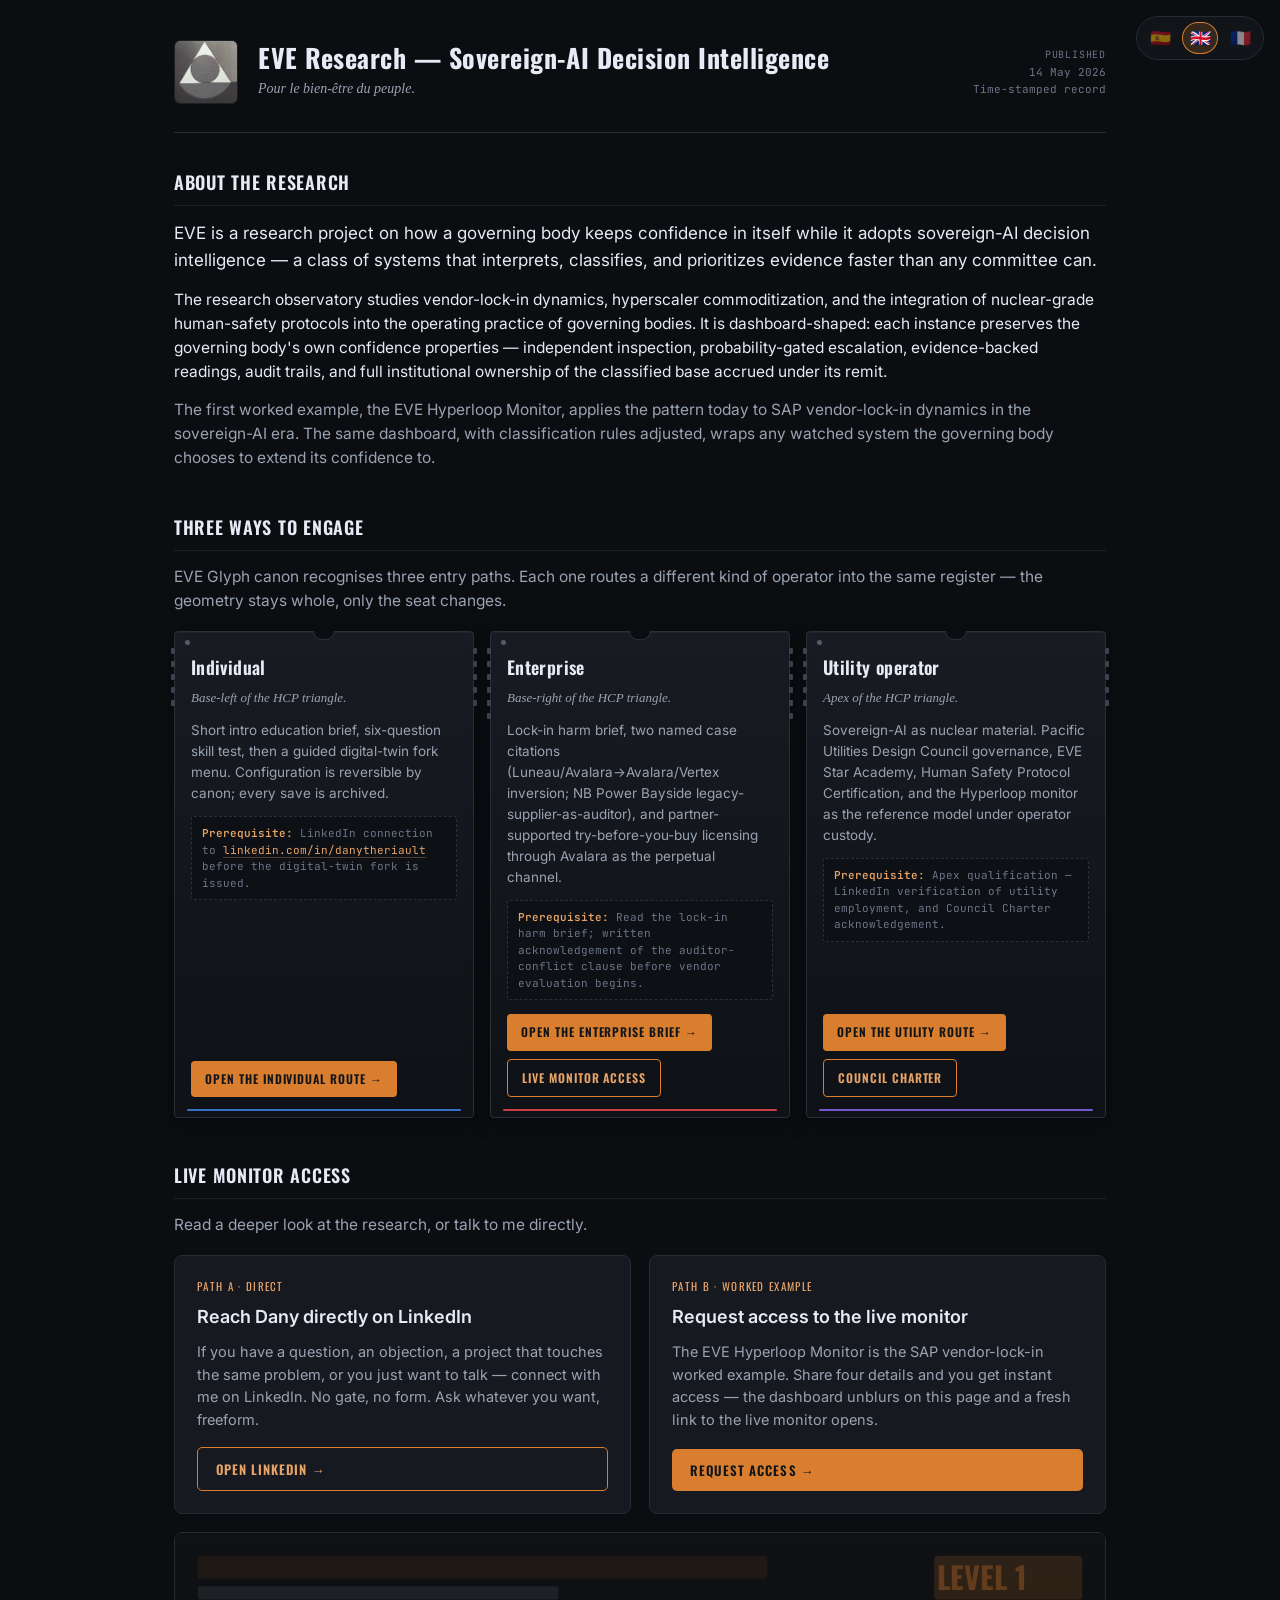
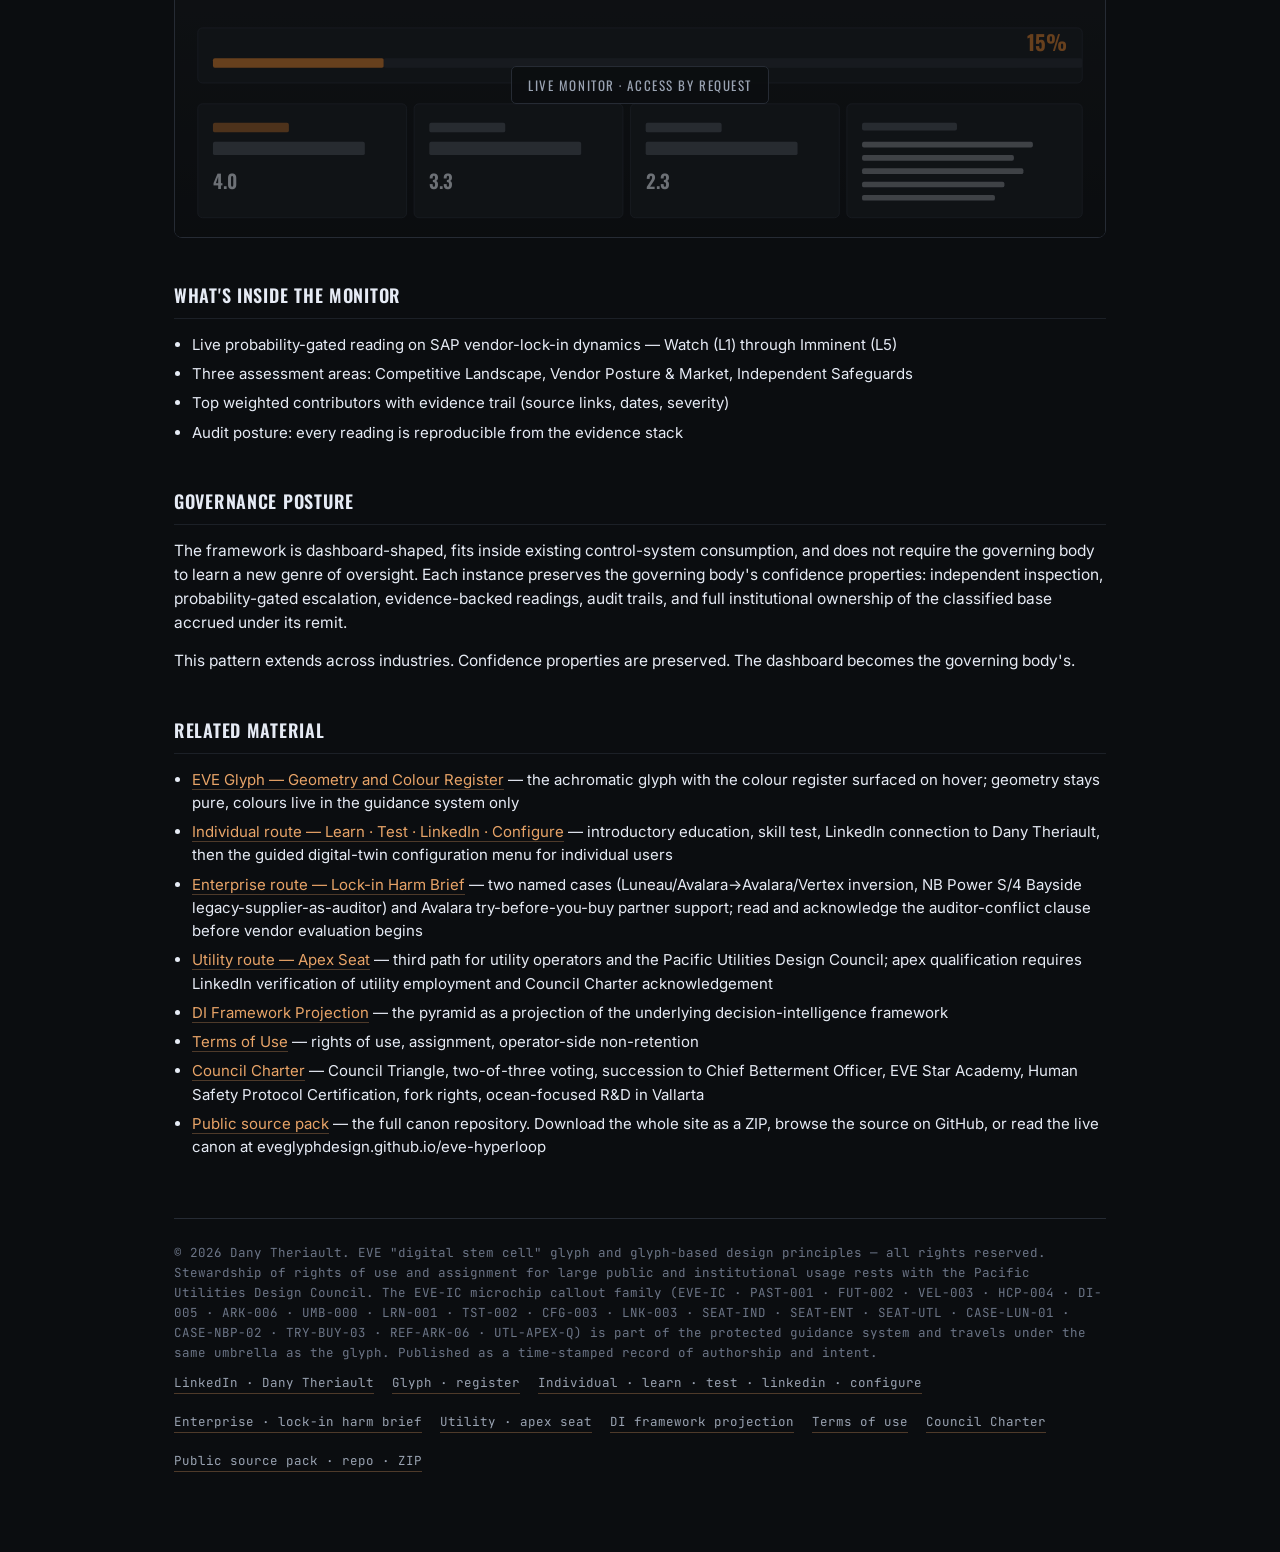
==== commit 751300f8: "Public source pack — add visible entry point on index.html canon Fix Kansas City handoff 404 on 'you" ====
--- a/index.html
+++ b/index.html
@@ -352,6 +352,7 @@
           <li><a href="./projection.html" data-i18n="relProjLink">DI Framework Projection</a> <span data-i18n="relProj">— the pyramid as a projection of the underlying decision-intelligence framework</span></li>
           <li><a href="./terms.html" data-i18n="relTermsLink">Terms of Use</a> <span data-i18n="relTerms">— rights of use, assignment, operator-side non-retention</span></li>
           <li><a href="./council.html" data-i18n="relCouncilLink">Council Charter</a> <span data-i18n="relCouncil">— Council Triangle, two-of-three voting, succession to Chief Betterment Officer, EVE Star Academy, Human Safety Protocol Certification, fork rights, ocean-focused R&amp;D in Vallarta</span></li>
+          <li><a href="https://github.com/EVEglyphDesign/eve-hyperloop" target="_blank" rel="noopener" data-i18n="relSrcLink">Public source pack</a> <span data-i18n="relSrc">— the full canon repository. Download the whole site as a ZIP (<a href="https://github.com/EVEglyphDesign/eve-hyperloop/archive/refs/heads/main.zip">main.zip</a>), browse the source on <a href="https://github.com/EVEglyphDesign/eve-hyperloop" target="_blank" rel="noopener">GitHub</a>, or read the live canon at <a href="https://eveglyphdesign.github.io/eve-hyperloop/" target="_blank" rel="noopener">eveglyphdesign.github.io/eve-hyperloop</a></span></li>
         </ul>
       </section>
 
@@ -366,6 +367,7 @@
           <a href="./projection.html">DI framework projection</a>
           <a href="./terms.html">Terms of use</a>
           <a href="./council.html">Council Charter</a>
+          <a href="https://github.com/EVEglyphDesign/eve-hyperloop" target="_blank" rel="noopener">Public source pack &middot; repo &middot; ZIP</a>
         </div>
       </footer>
     </div>
@@ -516,7 +518,8 @@
           relUtlLink: "Vía de servicios públicos — Asiento de vértice", relUtl: "— tercera vía para operadores de servicios públicos y el Pacific Utilities Design Council; la cualificación de vértice requiere verificación en LinkedIn del empleo en servicios públicos y reconocimiento de la Carta del Consejo",
           relProjLink: "Proyección del marco DI", relProj: "— la pirámide como proyección del marco subyacente de inteligencia de decisiones",
           relTermsLink: "Términos de uso", relTerms: "— derechos de uso, cesión, no retención del lado del operador",
-          relCouncilLink: "Carta del Consejo", relCouncil: "— Triángulo del Consejo, votación de dos de tres, sucesión al Chief Betterment Officer, EVE Star Academy, Certificación del Protocolo de Seguridad Humana, derechos de bifurcación, I+D centrada en el océano en Vallarta"
+          relCouncilLink: "Carta del Consejo", relCouncil: "— Triángulo del Consejo, votación de dos de tres, sucesión al Chief Betterment Officer, EVE Star Academy, Certificación del Protocolo de Seguridad Humana, derechos de bifurcación, I+D centrada en el océano en Vallarta",
+          relSrcLink: "Paquete de fuentes públicas", relSrc: "— el repositorio canónico completo. Descarga todo el sitio en ZIP, navega el código en GitHub, o lee el canon en vivo en eveglyphdesign.github.io/eve-hyperloop"
         },
         en: {
           docTitle: "EVE Research — Sovereign-AI Decision Intelligence",
@@ -569,7 +572,8 @@
           relUtlLink: "Utility route — Apex Seat", relUtl: "— third path for utility operators and the Pacific Utilities Design Council; apex qualification requires LinkedIn verification of utility employment and Council Charter acknowledgement",
           relProjLink: "DI Framework Projection", relProj: "— the pyramid as a projection of the underlying decision-intelligence framework",
           relTermsLink: "Terms of Use", relTerms: "— rights of use, assignment, operator-side non-retention",
-          relCouncilLink: "Council Charter", relCouncil: "— Council Triangle, two-of-three voting, succession to Chief Betterment Officer, EVE Star Academy, Human Safety Protocol Certification, fork rights, ocean-focused R&D in Vallarta"
+          relCouncilLink: "Council Charter", relCouncil: "— Council Triangle, two-of-three voting, succession to Chief Betterment Officer, EVE Star Academy, Human Safety Protocol Certification, fork rights, ocean-focused R&D in Vallarta",
+          relSrcLink: "Public source pack", relSrc: "— the full canon repository. Download the whole site as a ZIP, browse the source on GitHub, or read the live canon at eveglyphdesign.github.io/eve-hyperloop"
         },
         fr: {
           docTitle: "EVE Research — Intelligence décisionnelle à IA souveraine",
@@ -622,7 +626,8 @@
           relUtlLink: "Voie services publics — Siège de sommet", relUtl: "— troisième voie pour les opérateurs de services publics et le Pacific Utilities Design Council ; la qualification de sommet exige une vérification LinkedIn de l'emploi dans les services publics et la reconnaissance de la Charte du Conseil",
           relProjLink: "Projection du cadre DI", relProj: "— la pyramide comme projection du cadre d'intelligence décisionnelle sous-jacent",
           relTermsLink: "Conditions d'utilisation", relTerms: "— droits d'usage, cession, non-rétention côté opérateur",
-          relCouncilLink: "Charte du Conseil", relCouncil: "— Triangle du Conseil, vote à deux sur trois, succession au Chief Betterment Officer, EVE Star Academy, Certification du Protocole de Sécurité Humaine, droits de bifurcation, R&D axée sur l'océan à Vallarta"
+          relCouncilLink: "Charte du Conseil", relCouncil: "— Triangle du Conseil, vote à deux sur trois, succession au Chief Betterment Officer, EVE Star Academy, Certification du Protocole de Sécurité Humaine, droits de bifurcation, R&D axée sur l'océan à Vallarta",
+          relSrcLink: "Paquet source public", relSrc: "— le dépôt canonique complet. Téléchargez tout le site en ZIP, parcourez le code sur GitHub, ou lisez le canon en direct à eveglyphdesign.github.io/eve-hyperloop"
         }
       };
 
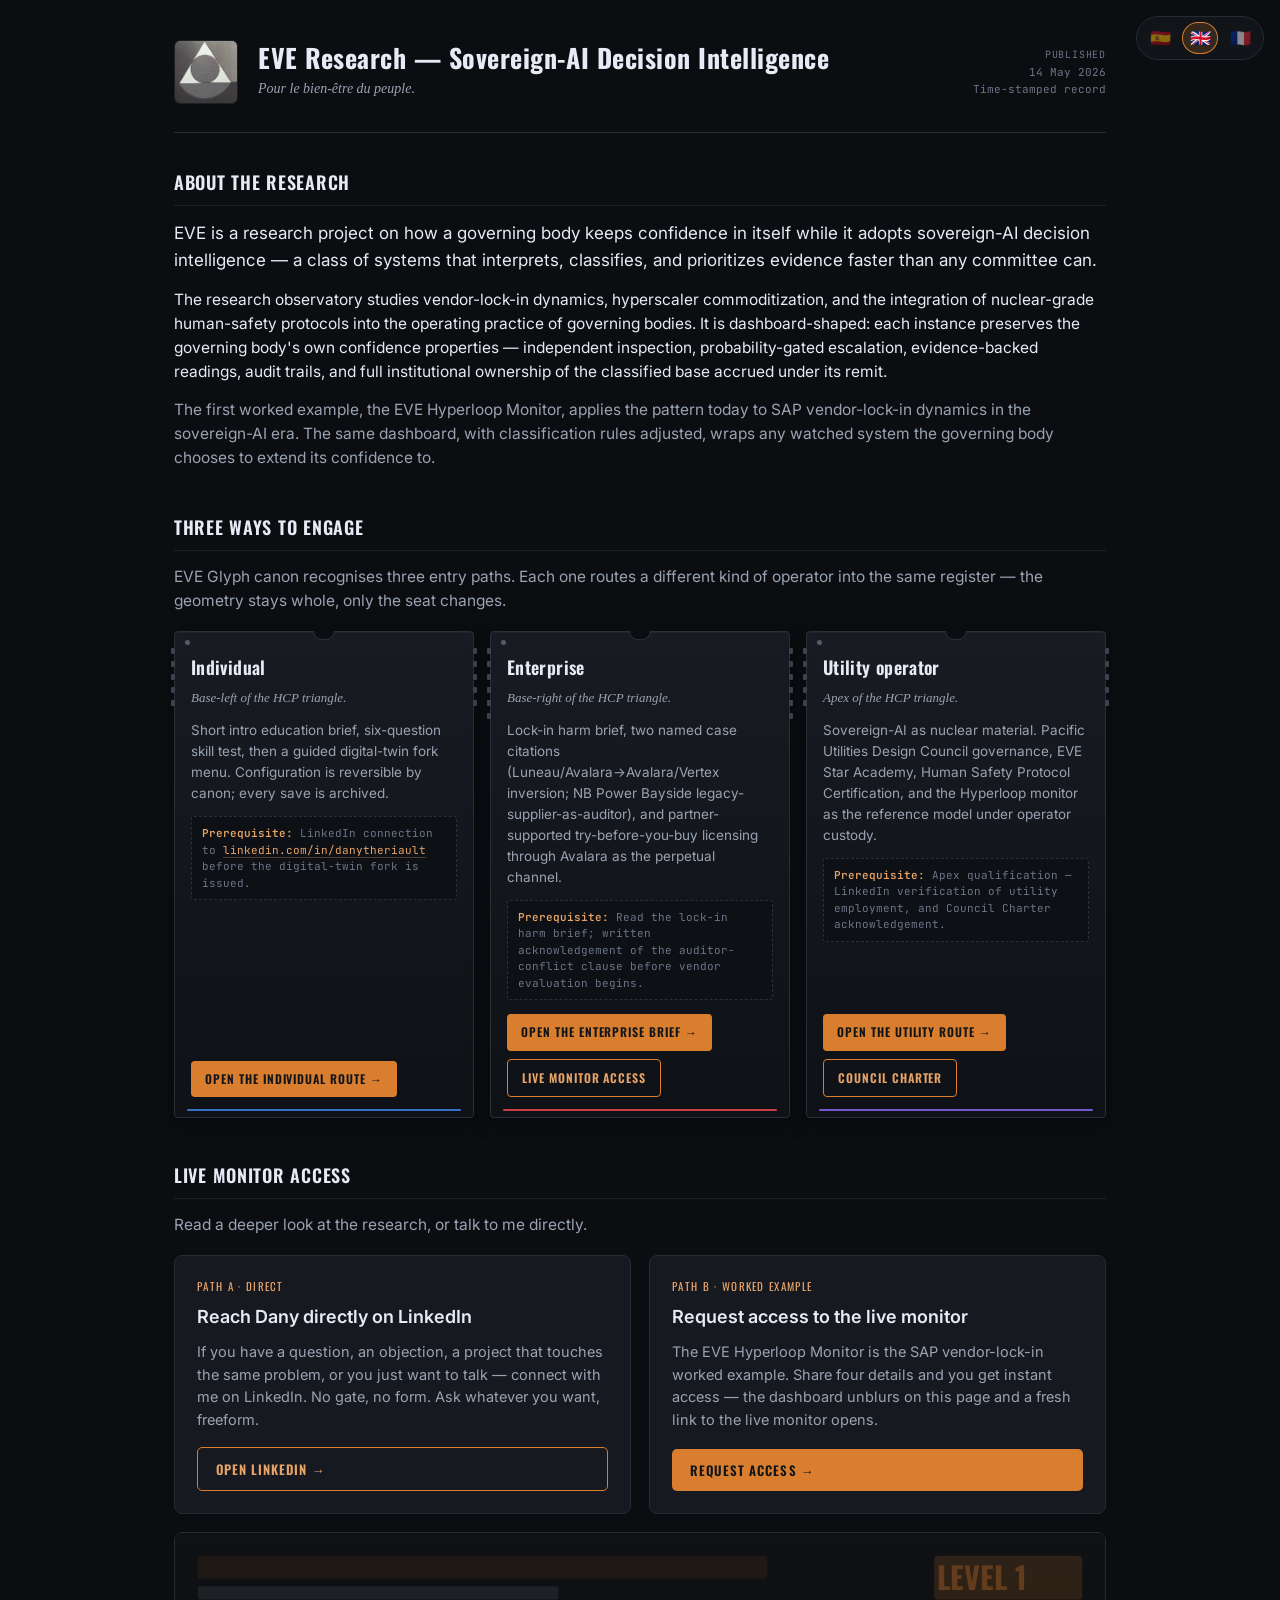
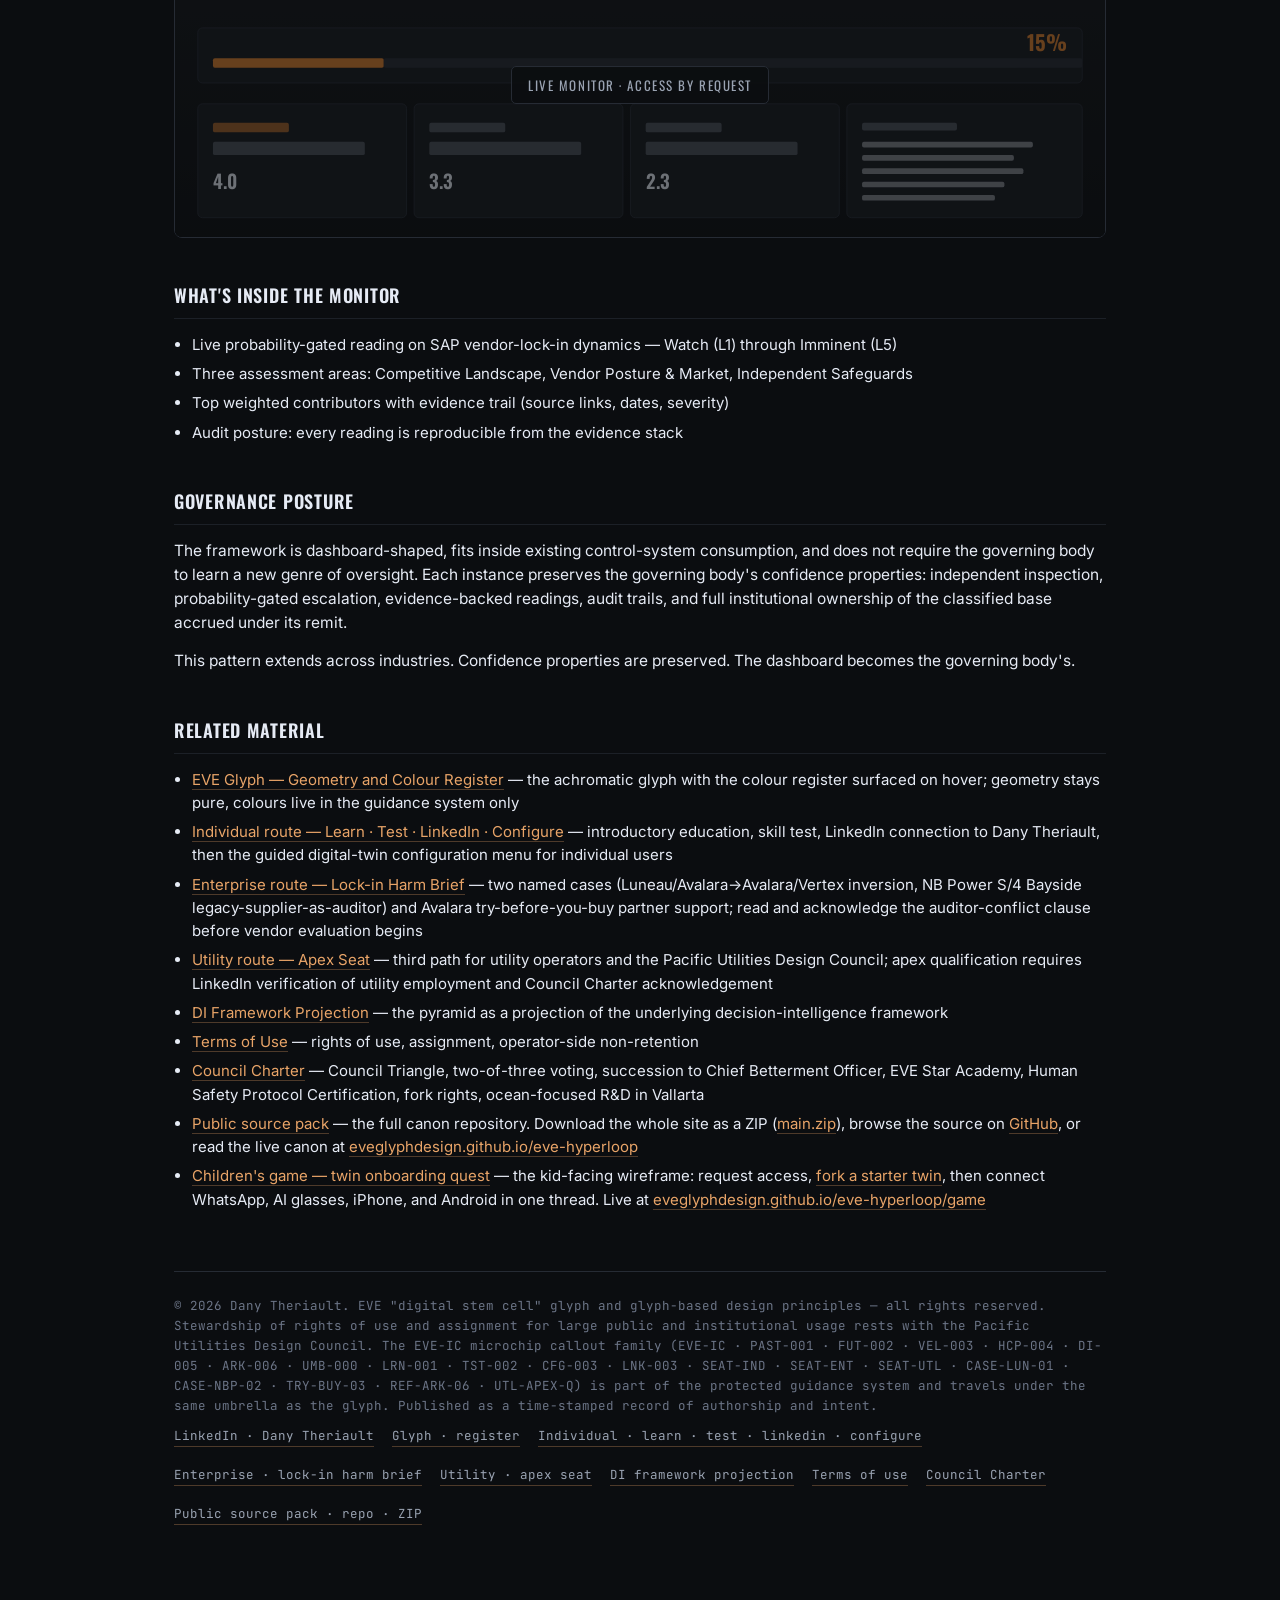
==== commit 71ae8a24: "Add twin onboarding quest to children's game; fix broken crest refs; link game from canon page - gam" ====
--- a/index.html
+++ b/index.html
@@ -352,7 +352,8 @@
           <li><a href="./projection.html" data-i18n="relProjLink">DI Framework Projection</a> <span data-i18n="relProj">— the pyramid as a projection of the underlying decision-intelligence framework</span></li>
           <li><a href="./terms.html" data-i18n="relTermsLink">Terms of Use</a> <span data-i18n="relTerms">— rights of use, assignment, operator-side non-retention</span></li>
           <li><a href="./council.html" data-i18n="relCouncilLink">Council Charter</a> <span data-i18n="relCouncil">— Council Triangle, two-of-three voting, succession to Chief Betterment Officer, EVE Star Academy, Human Safety Protocol Certification, fork rights, ocean-focused R&amp;D in Vallarta</span></li>
-          <li><a href="https://github.com/EVEglyphDesign/eve-hyperloop" target="_blank" rel="noopener" data-i18n="relSrcLink">Public source pack</a> <span data-i18n="relSrc">— the full canon repository. Download the whole site as a ZIP (<a href="https://github.com/EVEglyphDesign/eve-hyperloop/archive/refs/heads/main.zip">main.zip</a>), browse the source on <a href="https://github.com/EVEglyphDesign/eve-hyperloop" target="_blank" rel="noopener">GitHub</a>, or read the live canon at <a href="https://eveglyphdesign.github.io/eve-hyperloop/" target="_blank" rel="noopener">eveglyphdesign.github.io/eve-hyperloop</a></span></li>
+          <li><a href="https://github.com/EVEglyphDesign/eve-hyperloop" target="_blank" rel="noopener" data-i18n="relSrcLink">Public source pack</a> <span data-i18n-html="relSrc">— the full canon repository. Download the whole site as a ZIP (<a href="https://github.com/EVEglyphDesign/eve-hyperloop/archive/refs/heads/main.zip">main.zip</a>), browse the source on <a href="https://github.com/EVEglyphDesign/eve-hyperloop" target="_blank" rel="noopener">GitHub</a>, or read the live canon at <a href="https://eveglyphdesign.github.io/eve-hyperloop/" target="_blank" rel="noopener">eveglyphdesign.github.io/eve-hyperloop</a></span></li>
+          <li><a href="./game/" data-i18n="relGameLink">Children's game — twin onboarding quest</a> <span data-i18n-html="relGame">— the kid-facing wireframe: request access, <a href="https://github.com/EVEglyphDesign/eve-hyperloop/fork" target="_blank" rel="noopener">fork a starter twin</a>, then connect WhatsApp, AI glasses, iPhone, and Android in one thread. Live at <a href="https://eveglyphdesign.github.io/eve-hyperloop/game/" target="_blank" rel="noopener">eveglyphdesign.github.io/eve-hyperloop/game</a></span></li>
         </ul>
       </section>
 
@@ -519,7 +520,8 @@
           relProjLink: "Proyección del marco DI", relProj: "— la pirámide como proyección del marco subyacente de inteligencia de decisiones",
           relTermsLink: "Términos de uso", relTerms: "— derechos de uso, cesión, no retención del lado del operador",
           relCouncilLink: "Carta del Consejo", relCouncil: "— Triángulo del Consejo, votación de dos de tres, sucesión al Chief Betterment Officer, EVE Star Academy, Certificación del Protocolo de Seguridad Humana, derechos de bifurcación, I+D centrada en el océano en Vallarta",
-          relSrcLink: "Paquete de fuentes públicas", relSrc: "— el repositorio canónico completo. Descarga todo el sitio en ZIP, navega el código en GitHub, o lee el canon en vivo en eveglyphdesign.github.io/eve-hyperloop"
+          relSrcLink: "Paquete de fuentes públicas", relSrc: "— el repositorio canónico completo. Descarga todo el sitio en ZIP (<a href=\"https://github.com/EVEglyphDesign/eve-hyperloop/archive/refs/heads/main.zip\">main.zip</a>), navega el código en <a href=\"https://github.com/EVEglyphDesign/eve-hyperloop\" target=\"_blank\" rel=\"noopener\">GitHub</a>, o lee el canon en vivo en <a href=\"https://eveglyphdesign.github.io/eve-hyperloop/\" target=\"_blank\" rel=\"noopener\">eveglyphdesign.github.io/eve-hyperloop</a>",
+          relGameLink: "Juego infantil — misión de incorporación del gemelo", relGame: "— el wireframe para niños: solicita acceso, <a href=\"https://github.com/EVEglyphDesign/eve-hyperloop/fork\" target=\"_blank\" rel=\"noopener\">bifurca un gemelo inicial</a>, luego conecta WhatsApp, gafas de IA, iPhone y Android en un solo hilo. En vivo en <a href=\"https://eveglyphdesign.github.io/eve-hyperloop/game/\" target=\"_blank\" rel=\"noopener\">eveglyphdesign.github.io/eve-hyperloop/game</a>"
         },
         en: {
           docTitle: "EVE Research — Sovereign-AI Decision Intelligence",
@@ -573,7 +575,8 @@
           relProjLink: "DI Framework Projection", relProj: "— the pyramid as a projection of the underlying decision-intelligence framework",
           relTermsLink: "Terms of Use", relTerms: "— rights of use, assignment, operator-side non-retention",
           relCouncilLink: "Council Charter", relCouncil: "— Council Triangle, two-of-three voting, succession to Chief Betterment Officer, EVE Star Academy, Human Safety Protocol Certification, fork rights, ocean-focused R&D in Vallarta",
-          relSrcLink: "Public source pack", relSrc: "— the full canon repository. Download the whole site as a ZIP, browse the source on GitHub, or read the live canon at eveglyphdesign.github.io/eve-hyperloop"
+          relSrcLink: "Public source pack", relSrc: "— the full canon repository. Download the whole site as a ZIP (<a href=\"https://github.com/EVEglyphDesign/eve-hyperloop/archive/refs/heads/main.zip\">main.zip</a>), browse the source on <a href=\"https://github.com/EVEglyphDesign/eve-hyperloop\" target=\"_blank\" rel=\"noopener\">GitHub</a>, or read the live canon at <a href=\"https://eveglyphdesign.github.io/eve-hyperloop/\" target=\"_blank\" rel=\"noopener\">eveglyphdesign.github.io/eve-hyperloop</a>",
+          relGameLink: "Children's game — twin onboarding quest", relGame: "— the kid-facing wireframe: request access, <a href=\"https://github.com/EVEglyphDesign/eve-hyperloop/fork\" target=\"_blank\" rel=\"noopener\">fork a starter twin</a>, then connect WhatsApp, AI glasses, iPhone, and Android in one thread. Live at <a href=\"https://eveglyphdesign.github.io/eve-hyperloop/game/\" target=\"_blank\" rel=\"noopener\">eveglyphdesign.github.io/eve-hyperloop/game</a>"
         },
         fr: {
           docTitle: "EVE Research — Intelligence décisionnelle à IA souveraine",
@@ -627,7 +630,8 @@
           relProjLink: "Projection du cadre DI", relProj: "— la pyramide comme projection du cadre d'intelligence décisionnelle sous-jacent",
           relTermsLink: "Conditions d'utilisation", relTerms: "— droits d'usage, cession, non-rétention côté opérateur",
           relCouncilLink: "Charte du Conseil", relCouncil: "— Triangle du Conseil, vote à deux sur trois, succession au Chief Betterment Officer, EVE Star Academy, Certification du Protocole de Sécurité Humaine, droits de bifurcation, R&D axée sur l'océan à Vallarta",
-          relSrcLink: "Paquet source public", relSrc: "— le dépôt canonique complet. Téléchargez tout le site en ZIP, parcourez le code sur GitHub, ou lisez le canon en direct à eveglyphdesign.github.io/eve-hyperloop"
+          relSrcLink: "Paquet source public", relSrc: "— le dépôt canonique complet. Téléchargez tout le site en ZIP (<a href=\"https://github.com/EVEglyphDesign/eve-hyperloop/archive/refs/heads/main.zip\">main.zip</a>), parcourez le code sur <a href=\"https://github.com/EVEglyphDesign/eve-hyperloop\" target=\"_blank\" rel=\"noopener\">GitHub</a>, ou lisez le canon en direct à <a href=\"https://eveglyphdesign.github.io/eve-hyperloop/\" target=\"_blank\" rel=\"noopener\">eveglyphdesign.github.io/eve-hyperloop</a>",
+          relGameLink: "Jeu pour enfants — mission d'intégration du jumeau", relGame: "— le wireframe pour enfants : demandez l'accès, <a href=\"https://github.com/EVEglyphDesign/eve-hyperloop/fork\" target=\"_blank\" rel=\"noopener\">bifurquez un jumeau de départ</a>, puis connectez WhatsApp, lunettes IA, iPhone et Android dans un seul fil. En direct à <a href=\"https://eveglyphdesign.github.io/eve-hyperloop/game/\" target=\"_blank\" rel=\"noopener\">eveglyphdesign.github.io/eve-hyperloop/game</a>"
         }
       };
 
@@ -643,6 +647,10 @@
           const k = el.getAttribute("data-i18n-ph");
           if (dict[k] !== undefined) el.setAttribute("placeholder", dict[k]);
         });
+        document.querySelectorAll("[data-i18n-html]").forEach(el => {
+          const k = el.getAttribute("data-i18n-html");
+          if (dict[k] !== undefined) el.innerHTML = dict[k];
+        });
         document.querySelectorAll(".lang-btn").forEach(b => {
           const on = b.getAttribute("data-lang") === lang;
           b.classList.toggle("active", on);
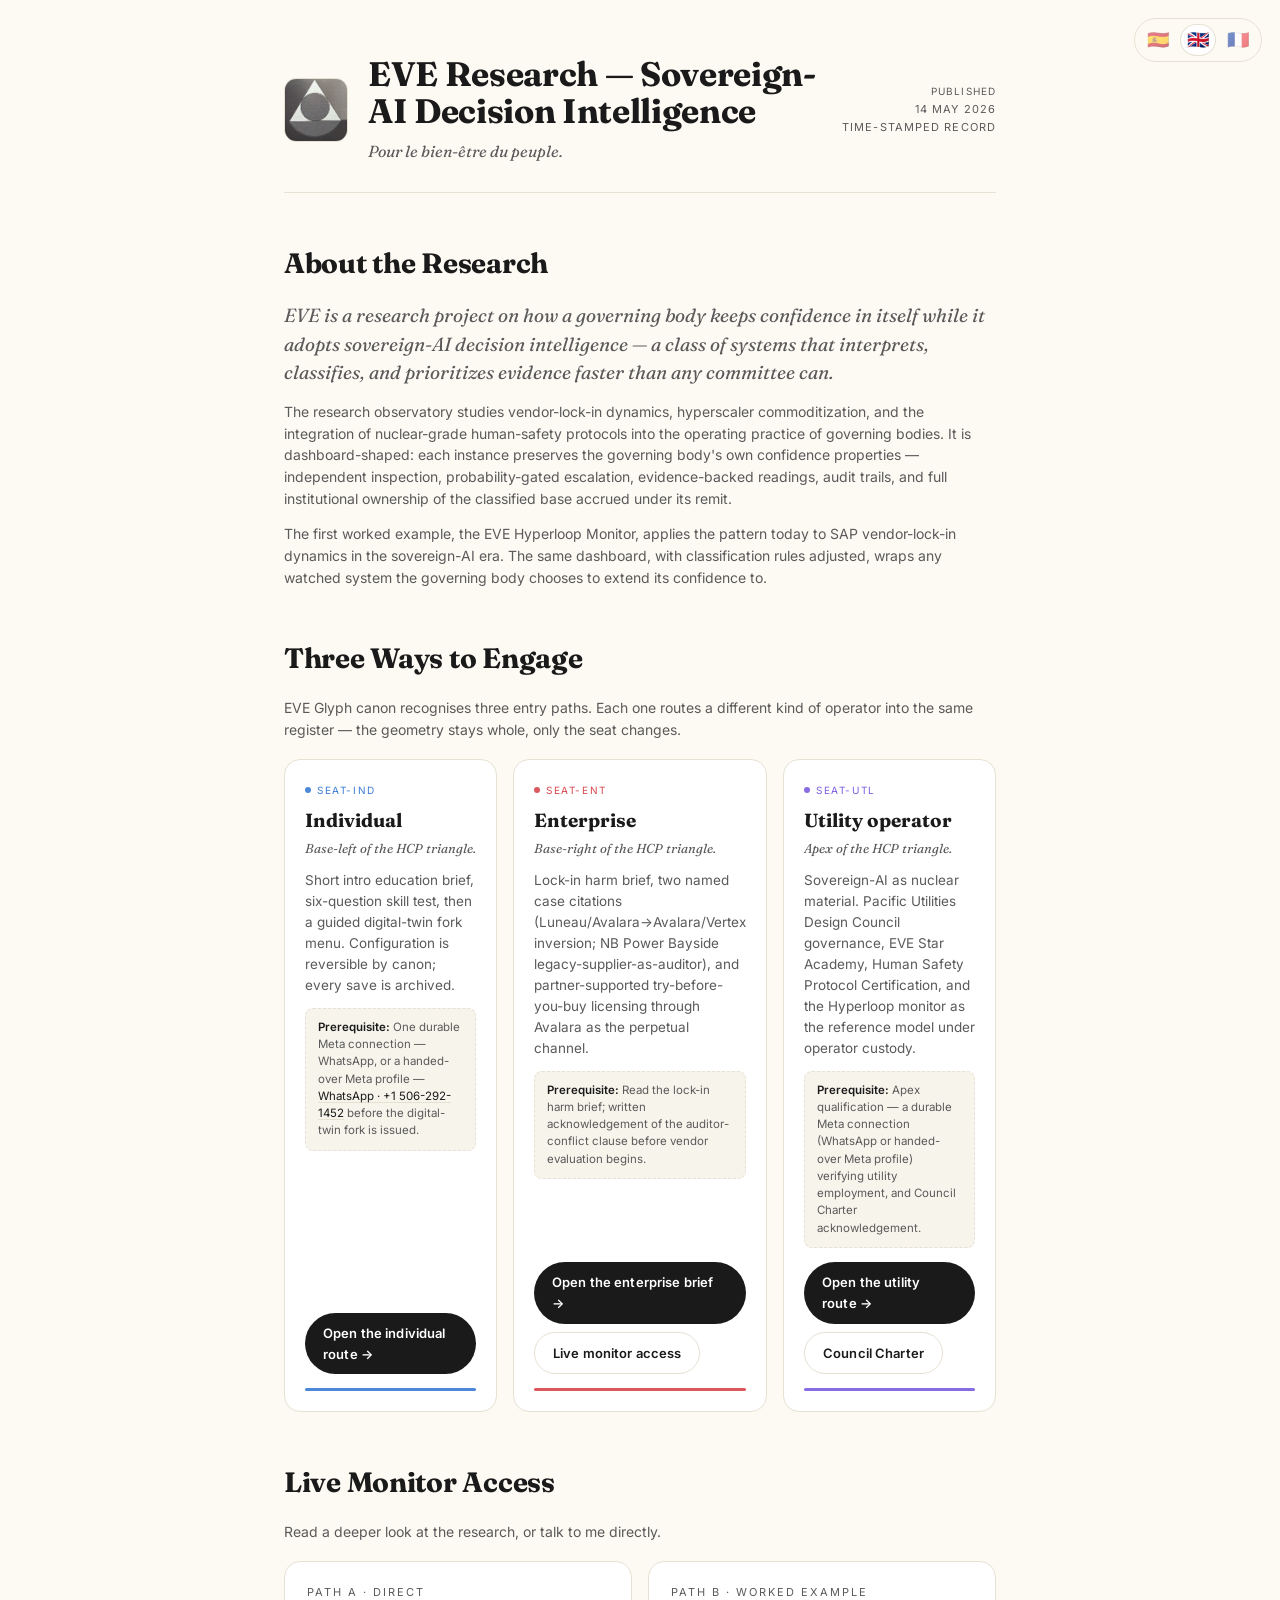
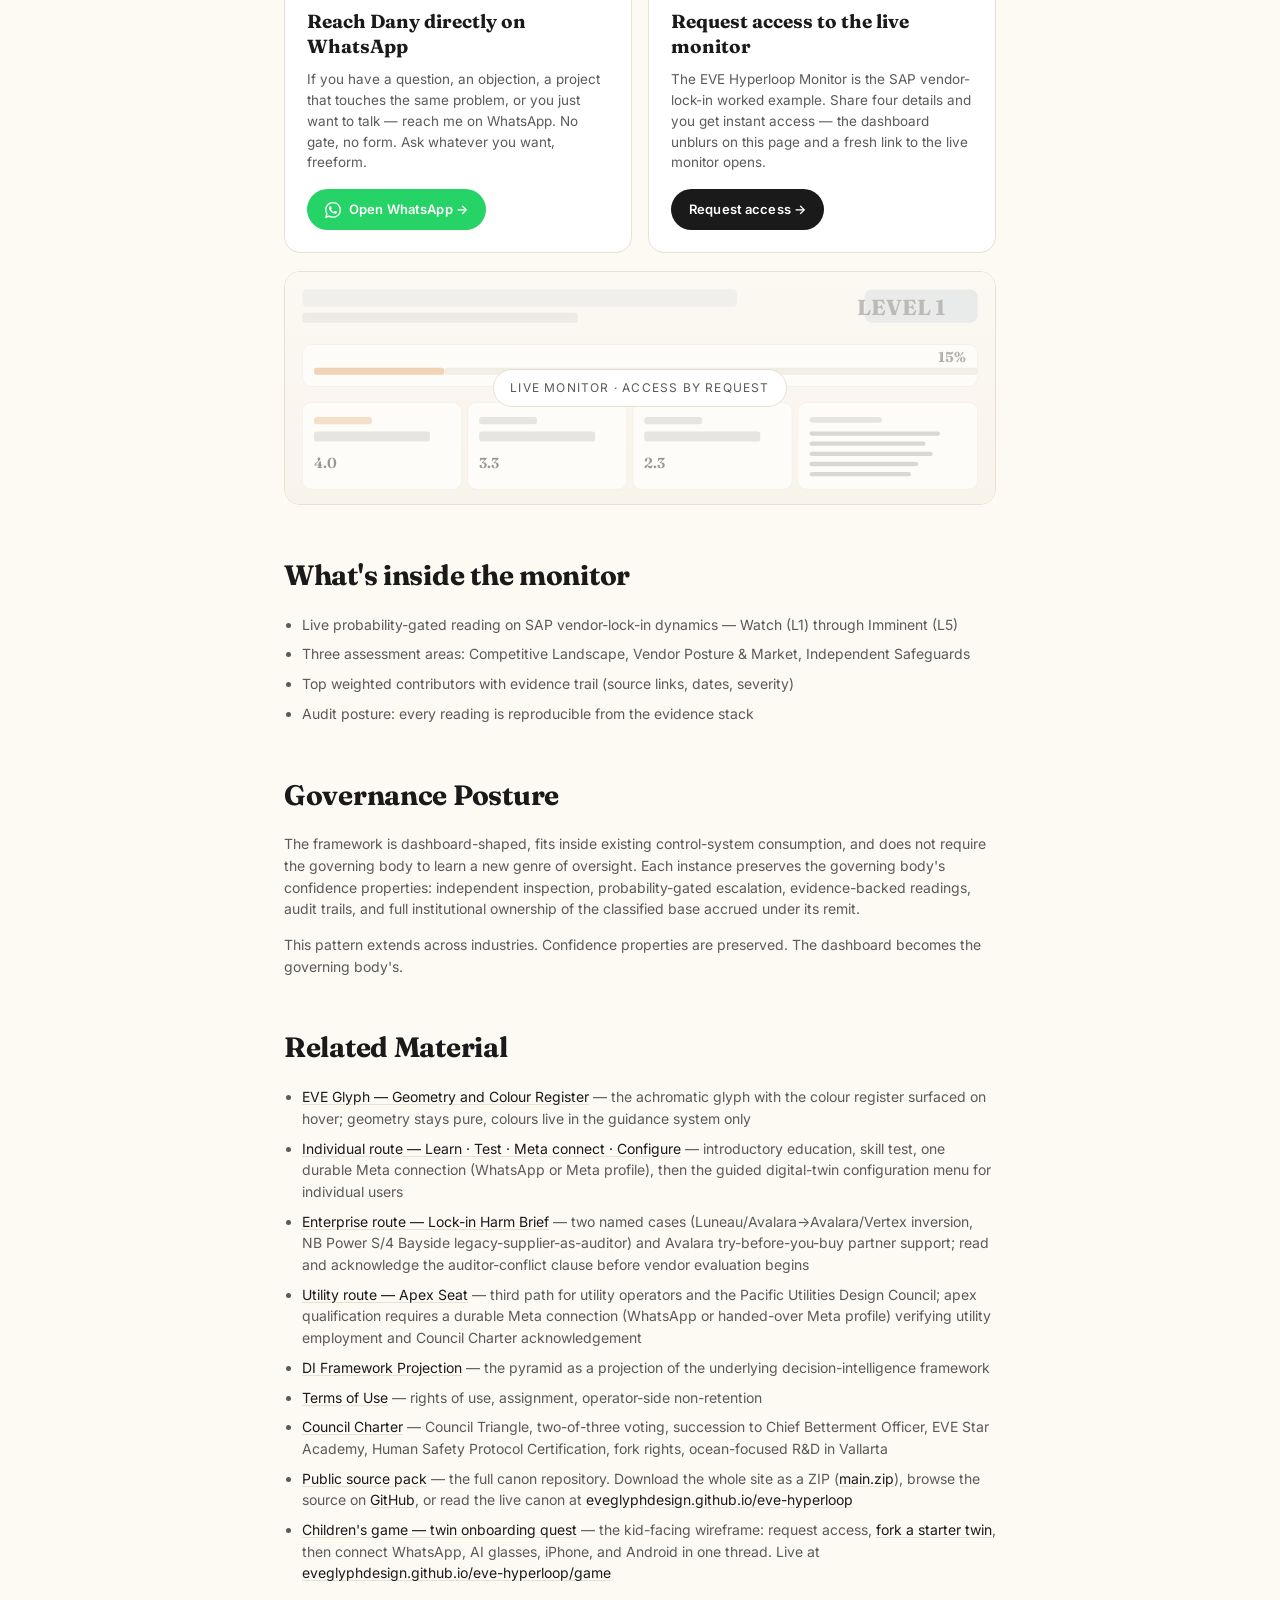
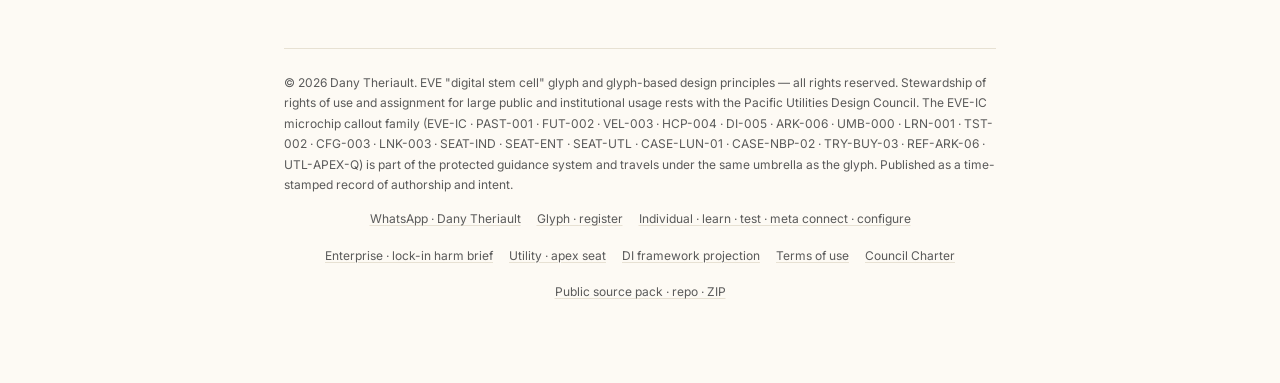
==== commit 7a0c37e4: "Meta gating + clean reskin: replace LinkedIn gate with WhatsApp-primary/Meta-profile-fallback across" ====
--- a/index.html
+++ b/index.html
@@ -7,140 +7,141 @@
     <meta name="description" content="EVE Glyph Design applied to sovereign-AI decision intelligence: a research observatory on vendor-lock-in dynamics, governance posture, and the integration of nuclear human-safety protocols. Access the worked-example monitor by request or reach Dany Theriault directly." />
     <link rel="preconnect" href="https://fonts.googleapis.com" />
     <link rel="preconnect" href="https://fonts.gstatic.com" crossorigin />
-    <link href="https://fonts.googleapis.com/css2?family=Inter:wght@400;500;600;700;800&family=JetBrains+Mono:wght@400;500;600&family=Oswald:wght@500;600;700&family=Bebas+Neue&display=swap" rel="stylesheet" />
+    <link href="https://fonts.googleapis.com/css2?family=Fraunces:opsz,wght@9..144,500;9..144,700&family=Inter:wght@400;500;600;700&display=swap" rel="stylesheet" />
     <style>
       :root{
-        --bg:#0b0d10;
-        --bg-elev:#13161b;
-        --bg-card:#161a20;
-        --fg:#e6ebf5;
-        --fg-muted:#9aa3b2;
-        --fg-soft:#6c7587;
-        --border:#262b34;
-        --border-soft:#1c2027;
-        --accent:#d97e2f;
-        --accent-soft:#e8a468;
-        --green:#5f9e6e;
-        --amber:#caa14b;
-        --red:#c46a5b;
-        --serif:Georgia,"Times New Roman",serif;
+        --bg:#fdfaf4;
+        --ink:#1a1a1a;
+        --ink-soft:#5a5a5a;
+        --line:#e7e1d3;
+        --circle:#e8a468;
+        --triangle:#5f9e6e;
+        --sphere:#6a8caf;
+        --whatsapp:#25d366;
+        --whatsapp-dark:#128c7e;
+        --serif:Fraunces,Georgia,serif;
         --sans:Inter,system-ui,-apple-system,sans-serif;
-        --mono:"JetBrains Mono",ui-monospace,monospace;
-      }
-      *{box-sizing:border-box}
-      html,body{margin:0;padding:0;background:var(--bg);color:var(--fg);font-family:var(--sans);line-height:1.55;-webkit-font-smoothing:antialiased}
-      a{color:var(--accent-soft);text-decoration:none;border-bottom:1px solid rgba(232,164,104,.3)}
-      a:hover{border-bottom-color:var(--accent-soft)}
-      .wrap{max-width:980px;margin:0 auto;padding:40px 24px 80px}
-      header.top{display:flex;gap:20px;align-items:center;padding-bottom:28px;border-bottom:1px solid var(--border);margin-bottom:36px}
-      .glyph{width:64px;height:64px;flex-shrink:0;border-radius:6px;overflow:hidden;background:#0a0c10;border:1px solid var(--border-soft)}
-      .glyph img{width:100%;height:100%;object-fit:cover;display:block}
-      .brand h1{font-family:Oswald,sans-serif;font-weight:700;font-size:26px;letter-spacing:.02em;line-height:1.1;margin:0 0 6px 0;color:var(--fg)}
-      .brand .tagline{font-family:var(--serif);font-style:italic;font-size:14px;color:var(--fg-muted);margin:0}
-      .stamp{margin-left:auto;text-align:right;font-family:var(--mono);font-size:11px;color:var(--fg-soft);line-height:1.5}
-      .stamp .stamp-label{display:block;text-transform:uppercase;letter-spacing:.08em;color:var(--fg-soft);font-size:10px;margin-bottom:2px}
-      section{margin-bottom:44px}
-      h2{font-family:Oswald,sans-serif;font-weight:600;font-size:18px;letter-spacing:.04em;text-transform:uppercase;color:var(--fg);margin:0 0 14px 0;padding-bottom:8px;border-bottom:1px solid var(--border-soft)}
-      h3{font-family:var(--sans);font-weight:600;font-size:15px;color:var(--fg);margin:24px 0 8px 0}
-      p{margin:0 0 14px 0;font-size:15.5px;color:var(--fg)}
-      p.lede{font-size:17px;color:var(--fg);line-height:1.6}
-      .muted{color:var(--fg-muted)}
-      @media (max-width:760px){header.top{flex-wrap:wrap} .stamp{margin-left:0;text-align:left;width:100%}}
-      ul.tight{margin:0 0 14px 18px;padding:0}
-      ul.tight li{font-size:15px;color:var(--fg);margin-bottom:6px}
-
-      /* === EVE-IC microchip engagement cards =============================
-         Canon vocabulary: each engagement path renders as a DIP-package
-         microchip — top notch, pin-1 dot, pin-leads on each side, mono
-         part-number across the top, silk-screen accent stripe in the
-         register colour at the foot. Three paths: Individual, Enterprise,
-         Utility. The painted glyph stays achromatic; colour appears only
-         on the chip silk-screen. */
-      :root{
+
+        /* Register colours — off-glyph accents only (EVE-IC silk-screen family) */
         --reg-past:#3a7bd5;
         --reg-future:#d7464b;
         --reg-velocity:#ee8b3c;
         --reg-hcp:#7c5ce0;
         --reg-di:#3fb27f;
         --reg-ark:#7fc4e8;
+
+        --green:#5f9e6e;
+        --red:#c0524a;
       }
+      *{box-sizing:border-box}
+      html,body{margin:0;padding:0;background:var(--bg);color:var(--ink);font-family:var(--sans);line-height:1.6;-webkit-font-smoothing:antialiased}
+      a{color:var(--ink);text-decoration:underline;text-decoration-color:var(--line);text-underline-offset:2px}
+      a:hover{text-decoration-color:var(--ink-soft)}
+      .wrap{max-width:760px;margin:0 auto;padding:56px 24px 80px}
+
+      /* Language switcher */
+      .lang-switch{position:fixed;top:18px;right:18px;display:flex;gap:6px;z-index:50;background:rgba(253,250,244,.85);backdrop-filter:blur(6px);padding:6px;border:1px solid var(--line);border-radius:999px}
+      .lang-btn{appearance:none;border:none;background:transparent;cursor:pointer;width:34px;height:30px;border-radius:999px;font-size:18px;line-height:1;display:flex;align-items:center;justify-content:center;padding:0;transition:background .15s,transform .15s;opacity:.55}
+      .lang-btn:hover{transform:translateY(-1px);opacity:1}
+      .lang-btn.active{background:#fff;opacity:1;box-shadow:0 0 0 1px var(--line)}
+      .lang-btn:focus-visible{outline:2px solid var(--sphere);outline-offset:2px}
+      @media (max-width:480px){.lang-switch{top:12px;right:12px}}
+
+      /* Header */
+      header.top{display:flex;gap:20px;align-items:center;text-align:left;margin-bottom:48px;padding-bottom:28px;border-bottom:1px solid var(--line)}
+      .glyph{width:64px;height:64px;flex-shrink:0;border-radius:12px;overflow:hidden;border:1px solid var(--line)}
+      .glyph img{width:100%;height:100%;object-fit:cover;display:block}
+      .brand{flex:1;min-width:0}
+      h1{font-family:var(--serif);font-weight:700;font-size:34px;line-height:1.1;letter-spacing:-.01em;margin:0 0 8px 0;color:var(--ink)}
+      .tagline{font-family:var(--serif);font-style:italic;font-size:16px;color:var(--ink-soft);margin:0}
+      .stamp{margin-left:auto;text-align:right;font-size:11px;letter-spacing:.1em;text-transform:uppercase;color:var(--ink-soft);line-height:1.6;flex-shrink:0}
+      .stamp .stamp-label{display:block;color:var(--ink-soft);font-size:10px;margin-bottom:2px}
+      @media (max-width:600px){header.top{flex-wrap:wrap} .stamp{margin-left:0;text-align:left;width:100%}}
+
+      section{margin:0 0 48px 0}
+      h2{font-family:var(--serif);font-weight:700;font-size:28px;letter-spacing:-.01em;color:var(--ink);margin:0 0 16px 0}
+      h3{font-family:var(--serif);font-weight:700;font-size:19px;line-height:1.3;color:var(--ink);margin:0 0 8px 0}
+      p{margin:0 0 14px 0;font-size:14px;color:var(--ink-soft);line-height:1.55}
+      p.lede{font-family:var(--serif);font-style:italic;font-size:19px;color:var(--ink-soft);line-height:1.5}
+      .muted{color:var(--ink-soft)}
+      .kicker{font-size:11px;letter-spacing:.18em;text-transform:uppercase;color:var(--ink-soft);margin:0 0 8px}
+      ul.tight{margin:0 0 14px 18px;padding:0}
+      ul.tight li{font-size:14px;color:var(--ink-soft);margin-bottom:8px;line-height:1.55}
+
+      /* === EVE-IC microchip engagement cards =============================
+         Canon vocabulary preserved: each engagement path still renders as a
+         labelled card carrying a mono part-number and a silk-screen accent
+         stripe in the register colour at the foot. Three paths: Individual,
+         Enterprise, Utility. Presentation is now the clean card language;
+         colour still lives only on the stripe/part-number, never the glyph. */
       .engage{display:grid;grid-template-columns:repeat(3,1fr);gap:16px;margin:6px 0 10px 0}
       @media (max-width:860px){.engage{grid-template-columns:1fr}}
-      .ic{position:relative;background:linear-gradient(180deg,#181c22 0%,#0e1116 100%);border:1px solid #2a3038;border-radius:4px;padding:22px 16px 20px 16px;display:flex;flex-direction:column;box-shadow:0 1px 0 rgba(255,255,255,.04) inset, 0 6px 18px rgba(0,0,0,.35);transition:border-color .15s ease, transform .15s ease}
-      .ic:hover{border-color:#3a414d;transform:translateY(-1px)}
-      .ic::before{content:"";position:absolute;top:-1px;left:50%;transform:translateX(-50%);width:20px;height:8px;background:#0b0d10;border:1px solid #2a3038;border-top:none;border-bottom-left-radius:10px;border-bottom-right-radius:10px}
-      .ic::after{content:"";position:absolute;top:8px;left:10px;width:5px;height:5px;border-radius:50%;background:var(--fg-soft);opacity:.7}
-      .ic .leads{position:absolute;top:16px;bottom:14px;width:4px;pointer-events:none}
-      .ic .leads.l{left:-4px} .ic .leads.r{right:-4px}
-      .ic .leads span{display:block;width:4px;height:6px;margin-bottom:7px;background:#3b424d;border-radius:1px}
-      .ic .pn{font-family:var(--mono);font-size:9.5px;text-transform:uppercase;letter-spacing:.22em;margin:2px 0 8px 0;color:var(--fg-soft);display:flex;align-items:center;gap:6px}
-      .ic .pn::before{content:"";display:inline-block;width:6px;height:6px;border-radius:1px;background:currentColor;opacity:.9}
-      .ic h3{font-family:Oswald,sans-serif;font-weight:600;font-size:18px;letter-spacing:.02em;margin:0 0 6px 0;color:var(--fg);text-transform:none}
-      .ic .sub{font-family:var(--serif);font-style:italic;font-size:13px;color:var(--fg-muted);margin:0 0 12px 0}
-      .ic p{font-size:13.5px;color:var(--fg-muted);line-height:1.55;margin:0 0 12px 0}
-      .ic .req{font-family:var(--mono);font-size:11px;color:var(--fg-soft);background:#0d1015;border:1px dashed #2a3038;border-radius:3px;padding:8px 10px;margin:0 0 14px 0;line-height:1.5}
-      .ic .req strong{color:var(--accent-soft);font-weight:600}
+      .ic{position:relative;background:#fff;border:1px solid var(--line);border-radius:16px;padding:22px 20px 20px;display:flex;flex-direction:column}
+      .ic .pn{font-size:10px;text-transform:uppercase;letter-spacing:.16em;margin:0 0 10px 0;color:var(--ink-soft);display:flex;align-items:center;gap:6px}
+      .ic .pn::before{content:"";display:inline-block;width:6px;height:6px;border-radius:50%;background:currentColor;opacity:.9}
+      .ic h3{font-size:19px;margin:0 0 6px 0}
+      .ic .sub{font-family:var(--serif);font-style:italic;font-size:13px;color:var(--ink-soft);margin:0 0 12px 0}
+      .ic p{font-size:13.5px;color:var(--ink-soft);line-height:1.55;margin:0 0 12px 0}
+      .ic .req{font-size:11.5px;color:var(--ink-soft);background:#f7f4ec;border:1px dashed var(--line);border-radius:8px;padding:10px 12px;margin:0 0 14px 0;line-height:1.5}
+      .ic .req strong{color:var(--ink);font-weight:600}
       .ic .ctarow{margin-top:auto;display:flex;flex-wrap:wrap;gap:8px}
-      .ic .ctarow .cta{padding:9px 14px;font-size:12px;border-radius:4px}
-      .ic .stripe{position:absolute;left:12px;right:12px;bottom:6px;height:2px;border-radius:1px;opacity:.92}
+      .ic .stripe{margin-top:14px;height:3px;border-radius:2px;opacity:.9}
       .ic-individual .pn{color:var(--reg-past)} .ic-individual .stripe{background:var(--reg-past)}
       .ic-enterprise .pn{color:var(--reg-future)} .ic-enterprise .stripe{background:var(--reg-future)}
       .ic-utility    .pn{color:var(--reg-hcp)}   .ic-utility    .stripe{background:var(--reg-hcp)}
 
-      /* (legacy) Two-path access section retained below for the live monitor */
-      .paths{display:grid;grid-template-columns:1fr 1fr;gap:18px;margin:6px 0 8px 0}
-      @media (max-width:760px){.paths{grid-template-columns:1fr}}
-      .path-card{background:var(--bg-card);border:1px solid var(--border);border-radius:8px;padding:22px 22px;display:flex;flex-direction:column}
-      .path-card .kicker{font-family:Oswald,sans-serif;font-size:11px;letter-spacing:.12em;text-transform:uppercase;color:var(--accent-soft);margin-bottom:8px}
-      .path-card h3{margin:0 0 10px 0;font-size:18px}
-      .path-card p{font-size:14.5px;color:var(--fg-muted);line-height:1.55;margin-bottom:16px}
-      .path-card .cta{margin-top:auto}
-      .cta{display:inline-block;background:var(--accent);color:#11151a;font-weight:600;font-family:Oswald,sans-serif;font-size:13px;letter-spacing:.08em;text-transform:uppercase;padding:11px 18px;border-radius:5px;border-bottom:none}
-      .cta:hover{background:var(--accent-soft);border-bottom:none}
-      .cta.secondary{background:transparent;color:var(--accent-soft);border:1px solid var(--accent);}
-      .cta.secondary:hover{background:rgba(217,126,47,.08)}
+      /* CTAs */
+      .cta{display:inline-flex;align-items:center;gap:8px;background:var(--ink);color:#fff;font-weight:600;font-size:13px;letter-spacing:.01em;padding:10px 18px;border-radius:999px;text-decoration:none;border:none;transition:background .15s}
+      .cta:hover{background:#333;text-decoration:none}
+      .cta.secondary{background:transparent;color:var(--ink);border:1px solid var(--line)}
+      .cta.secondary:hover{background:#f3f0e8}
+      .cta.wa{background:var(--whatsapp);color:#fff}
+      .cta.wa:hover{background:var(--whatsapp-dark)}
+      .cta svg{width:16px;height:16px;fill:currentColor}
+
+      /* Two-path access section */
+      .paths{display:grid;grid-template-columns:1fr 1fr;gap:16px;margin:6px 0 8px 0}
+      @media (max-width:640px){.paths{grid-template-columns:1fr}}
+      .path-card{background:#fff;border:1px solid var(--line);border-radius:16px;padding:22px;display:flex;flex-direction:column}
+      .path-card h3{margin:0 0 10px 0}
+      .path-card p{font-size:13.5px;color:var(--ink-soft);line-height:1.55;margin-bottom:16px}
+      .path-card .cta{margin-top:auto;align-self:flex-start}
 
       /* Form */
-      .form-block{background:var(--bg-card);border:1px solid var(--border);border-left:3px solid var(--accent);border-radius:8px;padding:24px 22px;margin-top:18px;display:none}
+      .form-block{background:#fff;border:1px solid var(--line);border-left:3px solid var(--sphere);border-radius:16px;padding:24px 22px;margin-top:18px;display:none}
       .form-block.open{display:block}
-      .form-block label{display:block;font-family:var(--mono);font-size:11px;text-transform:uppercase;letter-spacing:.08em;color:var(--fg-muted);margin:14px 0 6px 0}
-      .form-block input, .form-block textarea{width:100%;padding:10px 12px;background:#0a0c10;border:1px solid var(--border);border-radius:4px;color:var(--fg);font-family:var(--sans);font-size:14.5px;outline:none}
-      .form-block input:focus, .form-block textarea:focus{border-color:var(--accent)}
+      .form-block label{display:block;font-size:11px;text-transform:uppercase;letter-spacing:.1em;color:var(--ink-soft);margin:14px 0 6px 0}
+      .form-block input, .form-block textarea{width:100%;padding:10px 12px;background:#fdfaf4;border:1px solid var(--line);border-radius:8px;color:var(--ink);font-family:var(--sans);font-size:14.5px;outline:none}
+      .form-block input:focus, .form-block textarea:focus{border-color:var(--sphere)}
       .form-block textarea{min-height:80px;resize:vertical;font-family:var(--sans)}
       .form-block .hp{position:absolute;left:-9999px;width:1px;height:1px;opacity:0}
       .form-actions{display:flex;gap:12px;align-items:center;margin-top:18px;flex-wrap:wrap}
-      .form-actions button{background:var(--accent);color:#11151a;font-weight:600;font-family:Oswald,sans-serif;font-size:13px;letter-spacing:.08em;text-transform:uppercase;padding:11px 22px;border-radius:5px;border:none;cursor:pointer}
-      .form-actions button:hover{background:var(--accent-soft)}
+      .form-actions button{background:var(--ink);color:#fff;font-weight:600;font-size:13px;letter-spacing:.01em;padding:11px 22px;border-radius:999px;border:none;cursor:pointer;transition:background .15s}
+      .form-actions button:hover{background:#333}
       .form-actions button[disabled]{opacity:.5;cursor:not-allowed}
-      .form-status{font-family:var(--mono);font-size:12px;color:var(--fg-muted);min-height:18px}
+      .form-status{font-size:12px;color:var(--ink-soft);min-height:18px}
       .form-status.ok{color:var(--green)}
       .form-status.err{color:var(--red)}
 
       /* Blurred preview */
-      .preview-wrap{position:relative;margin-top:18px;border-radius:8px;overflow:hidden;border:1px solid var(--border)}
-      .preview-img{display:block;width:100%;height:auto;filter:blur(8px) saturate(0.85) brightness(0.65);transition:filter .8s ease;pointer-events:none;user-select:none}
+      .preview-wrap{position:relative;margin-top:18px;border-radius:16px;overflow:hidden;border:1px solid var(--line)}
+      .preview-img{display:block;width:100%;height:auto;filter:blur(8px) saturate(0.85) brightness(0.97);transition:filter .8s ease;pointer-events:none;user-select:none}
       .preview-wrap.unlocked .preview-img{filter:none}
-      .preview-overlay{position:absolute;inset:0;display:flex;align-items:center;justify-content:center;background:rgba(11,13,16,.55);transition:opacity .6s ease}
+      .preview-overlay{position:absolute;inset:0;display:flex;align-items:center;justify-content:center;background:rgba(253,250,244,.55);transition:opacity .6s ease}
       .preview-wrap.unlocked .preview-overlay{opacity:0;pointer-events:none}
-      .preview-overlay .label{font-family:Oswald,sans-serif;font-size:13px;letter-spacing:.12em;text-transform:uppercase;color:var(--fg-muted);padding:8px 16px;background:rgba(11,13,16,.85);border:1px solid var(--border);border-radius:5px}
-      .preview-svg{display:block;width:100%;height:auto;background:#0a0c10}
+      .preview-overlay .label{font-size:12px;letter-spacing:.1em;text-transform:uppercase;color:var(--ink-soft);padding:8px 16px;background:#fff;border:1px solid var(--line);border-radius:999px}
+      .preview-svg{display:block;width:100%;height:auto;background:#f7f4ec}
 
       .unlocked-cta{display:none;margin-top:16px}
       .unlocked-cta.show{display:block}
 
-      footer.foot{margin-top:60px;padding-top:24px;border-top:1px solid var(--border);font-size:12.5px;color:var(--fg-soft);font-family:var(--mono);line-height:1.6}
-      footer.foot a{color:var(--fg-muted)}
-      .links-row{display:flex;flex-wrap:wrap;gap:18px;margin-top:10px}
-      .links-row a{color:var(--accent-soft)}
-      blockquote.attest{margin:18px 0;padding:14px 18px;border-left:2px solid var(--accent);background:rgba(217,126,47,.04);font-family:var(--serif);font-style:italic;color:var(--fg);font-size:15.5px}
-
-      /* Language switcher */
-      .lang-switch{position:fixed;top:16px;right:16px;display:flex;gap:6px;z-index:60;background:rgba(19,22,27,.82);backdrop-filter:blur(6px);padding:6px;border:1px solid var(--border);border-radius:999px}
-      .lang-btn{appearance:none;border:none;background:transparent;cursor:pointer;width:34px;height:30px;border-radius:999px;font-size:17px;line-height:1;display:flex;align-items:center;justify-content:center;padding:0;transition:background .15s,transform .15s,opacity .15s;opacity:.5}
-      .lang-btn:hover{transform:translateY(-1px);opacity:1}
-      .lang-btn.active{background:rgba(217,126,47,.18);opacity:1;box-shadow:0 0 0 1px var(--accent)}
-      .lang-btn:focus-visible{outline:2px solid var(--accent);outline-offset:2px}
-      @media (max-width:760px){.lang-switch{top:10px;right:10px}}
+      /* Footer */
+      footer.foot{margin-top:64px;padding-top:24px;border-top:1px solid var(--line);text-align:center;font-size:12px;color:var(--ink-soft);line-height:1.7}
+      footer.foot a{color:var(--ink-soft)}
+      footer.foot > div:first-child{text-align:left;font-family:var(--sans)}
+      .links-row{display:flex;flex-wrap:wrap;gap:16px;margin-top:14px;justify-content:center}
+      .links-row a{color:var(--ink)}
+      blockquote.attest{margin:18px 0;padding:14px 18px;border-left:2px solid var(--sphere);background:#f3f6fa;border-radius:0 12px 12px 0;font-family:var(--serif);font-style:italic;color:var(--ink);font-size:15.5px}
     </style>
   </head>
   <body>
@@ -176,11 +177,11 @@
         <div class="engage">
           <!-- Individual -->
           <article class="ic ic-individual">
-            <span class="leads l"><span></span><span></span><span></span><span></span><span></span></span><span class="leads r"><span></span><span></span><span></span><span></span><span></span></span>
+            <span class="pn">SEAT-IND</span>
             <h3 data-i18n="indTitle">Individual</h3>
             <p class="sub" data-i18n="indSub">Base-left of the HCP triangle.</p>
             <p data-i18n="indBody">Short intro education brief, six-question skill test, then a guided digital-twin fork menu. Configuration is reversible by canon; every save is archived.</p>
-            <div class="req"><strong data-i18n="prereq">Prerequisite:</strong> <span data-i18n="indReq">LinkedIn connection to</span> <a href="https://www.linkedin.com/in/danytheriault/" target="_blank" rel="noopener">linkedin.com/in/danytheriault</a> <span data-i18n="indReq2">before the digital-twin fork is issued.</span></div>
+            <div class="req"><strong data-i18n="prereq">Prerequisite:</strong> <span data-i18n="indReq">One durable Meta connection — WhatsApp, or a handed-over Meta profile —</span> <a href="https://wa.me/15062921452" target="_blank" rel="noopener">WhatsApp · +1 506-292-1452</a> <span data-i18n="indReq2">before the digital-twin fork is issued.</span></div>
             <div class="ctarow">
               <a class="cta" href="./individual.html" data-i18n="indCta">Open the individual route →</a>
             </div>
@@ -189,7 +190,7 @@
 
           <!-- Enterprise -->
           <article class="ic ic-enterprise">
-            <span class="leads l"><span></span><span></span><span></span><span></span><span></span><span></span></span><span class="leads r"><span></span><span></span><span></span><span></span><span></span><span></span></span>
+            <span class="pn">SEAT-ENT</span>
             <h3 data-i18n="entTitle">Enterprise</h3>
             <p class="sub" data-i18n="entSub">Base-right of the HCP triangle.</p>
             <p data-i18n="entBody">Lock-in harm brief, two named case citations (Luneau/Avalara→Avalara/Vertex inversion; NB Power Bayside legacy-supplier-as-auditor), and partner-supported try-before-you-buy licensing through Avalara as the perpetual channel.</p>
@@ -203,11 +204,11 @@
 
           <!-- Utility -->
           <article class="ic ic-utility">
-            <span class="leads l"><span></span><span></span><span></span><span></span><span></span></span><span class="leads r"><span></span><span></span><span></span><span></span><span></span></span>
+            <span class="pn">SEAT-UTL</span>
             <h3 data-i18n="utlTitle">Utility operator</h3>
             <p class="sub" data-i18n="utlSub">Apex of the HCP triangle.</p>
             <p data-i18n="utlBody">Sovereign-AI as nuclear material. Pacific Utilities Design Council governance, EVE Star Academy, Human Safety Protocol Certification, and the Hyperloop monitor as the reference model under operator custody.</p>
-            <div class="req"><strong data-i18n="prereq">Prerequisite:</strong> <span data-i18n="utlReq">Apex qualification — LinkedIn verification of utility employment, and Council Charter acknowledgement.</span></div>
+            <div class="req"><strong data-i18n="prereq">Prerequisite:</strong> <span data-i18n="utlReq">Apex qualification — a durable Meta connection (WhatsApp or handed-over Meta profile) verifying utility employment, and Council Charter acknowledgement.</span></div>
             <div class="ctarow">
               <a class="cta" href="./utility.html" data-i18n="utlCta">Open the utility route →</a>
               <a class="cta secondary" href="./council.html" data-i18n="utlCta2">Council Charter</a>
@@ -223,12 +224,15 @@
 
         <div class="paths">
 
-          <!-- PATH A: Direct LinkedIn -->
+          <!-- PATH A: Direct WhatsApp -->
           <div class="path-card">
             <div class="kicker" data-i18n="pathAKicker">Path A · Direct</div>
-            <h3 data-i18n="pathATitle">Reach Dany directly on LinkedIn</h3>
-            <p data-i18n="pathABody">If you have a question, an objection, a project that touches the same problem, or you just want to talk — connect with me on LinkedIn. No gate, no form. Ask whatever you want, freeform.</p>
-            <a class="cta secondary" href="https://www.linkedin.com/in/danytheriault/" target="_blank" rel="noopener" data-i18n="pathACta">Open LinkedIn →</a>
+            <h3 data-i18n="pathATitle">Reach Dany directly on WhatsApp</h3>
+            <p data-i18n="pathABody">If you have a question, an objection, a project that touches the same problem, or you just want to talk — reach me on WhatsApp. No gate, no form. Ask whatever you want, freeform.</p>
+            <a class="cta wa" href="https://wa.me/15062921452" target="_blank" rel="noopener">
+              <svg viewBox="0 0 24 24" aria-hidden="true"><path d="M17.472 14.382c-.297-.149-1.758-.867-2.03-.967-.273-.099-.471-.148-.67.15-.197.297-.767.966-.94 1.164-.173.199-.347.223-.644.075-.297-.15-1.255-.463-2.39-1.475-.883-.788-1.48-1.761-1.653-2.059-.173-.297-.018-.458.13-.606.134-.133.298-.347.446-.52.149-.174.198-.298.298-.497.099-.198.05-.371-.025-.52-.075-.149-.669-1.612-.916-2.207-.242-.579-.487-.5-.669-.51-.173-.008-.371-.01-.57-.01-.198 0-.52.074-.792.372-.272.297-1.04 1.016-1.04 2.479 0 1.462 1.065 2.875 1.213 3.074.149.198 2.096 3.2 5.077 4.487.709.306 1.262.489 1.694.625.712.227 1.36.195 1.871.118.571-.085 1.758-.719 2.006-1.413.248-.694.248-1.289.173-1.413-.074-.124-.272-.198-.57-.347m-5.421 7.403h-.004a9.87 9.87 0 01-5.031-1.378l-.361-.214-3.741.982.998-3.648-.235-.374a9.86 9.86 0 01-1.51-5.26c.001-5.45 4.436-9.884 9.888-9.884 2.64 0 5.122 1.03 6.988 2.898a9.825 9.825 0 012.893 6.994c-.003 5.45-4.437 9.884-9.885 9.884m8.413-18.297A11.815 11.815 0 0012.05 0C5.495 0 .16 5.335.157 11.892c0 2.096.547 4.142 1.588 5.945L.057 24l6.305-1.654a11.882 11.882 0 005.683 1.448h.005c6.554 0 11.89-5.335 11.893-11.893a11.821 11.821 0 00-3.48-8.413z"/></svg>
+              <span data-i18n="pathACta">Open WhatsApp →</span>
+            </a>
           </div>
 
           <!-- PATH B: Gated monitor access -->
@@ -243,8 +247,8 @@
 
         <!-- Gated form -->
         <div class="form-block" id="form-block">
-          <div class="kicker" style="font-family:Oswald,sans-serif;font-size:11px;letter-spacing:.12em;text-transform:uppercase;color:var(--accent-soft);margin-bottom:6px" data-i18n="formKicker">Contact intake · routed to Dany via WhatsApp</div>
-          <p style="font-size:14px;color:var(--fg-muted);margin-bottom:0" data-i18n="formIntro">Four fields. A WhatsApp pings me with your details and the dashboard unlocks for you. You will not receive marketing email — this is direct human-to-human routing.</p>
+          <div class="kicker" data-i18n="formKicker">Contact intake · routed to Dany via WhatsApp</div>
+          <p style="font-size:13px;color:var(--ink-soft);margin-bottom:0" data-i18n="formIntro">Four fields. A WhatsApp pings me with your details and the dashboard unlocks for you. You will not receive marketing email — this is direct human-to-human routing.</p>
 
           <form id="gate-form" novalidate>
             <label for="email" data-i18n="lblEmail">Work email</label>
@@ -256,8 +260,8 @@
             <label for="company_role" data-i18n="lblCompany">Company and role</label>
             <input type="text" id="company_role" name="company_role" required placeholder="e.g. Avalara · VP Channel Strategy" />
 
-            <label for="linkedin" data-i18n="lblLinkedin">LinkedIn profile URL</label>
-            <input type="url" id="linkedin" name="linkedin" required placeholder="https://www.linkedin.com/in/..." />
+            <label for="linkedin" data-i18n="lblMeta">Meta profile URL (WhatsApp, Facebook, or Instagram)</label>
+            <input type="url" id="linkedin" name="linkedin" required placeholder="https://facebook.com/you · wa.me/you · instagram.com/you" />
 
             <label for="message" data-i18n="lblMessage">Anything else (optional)</label>
             <textarea id="message" name="message" data-i18n-ph="phMessage" placeholder="What brings you here? What would you want to look at first?"></textarea>
@@ -266,7 +270,7 @@
             <input type="text" class="hp" tabindex="-1" autocomplete="off" name="website" />
 
             <div class="form-actions">
-              <button type="submit" id="submit-btn" data-i18n="submitBtn">Send & unlock monitor</button>
+              <button type="submit" id="submit-btn" data-i18n="submitBtn">Send &amp; unlock monitor</button>
               <span class="form-status" id="form-status"></span>
             </div>
           </form>
@@ -277,43 +281,43 @@
           <svg class="preview-svg" viewBox="0 0 980 320" xmlns="http://www.w3.org/2000/svg" preserveAspectRatio="none">
             <defs>
               <linearGradient id="bg" x1="0" y1="0" x2="0" y2="1">
-                <stop offset="0" stop-color="#13161b"/>
-                <stop offset="1" stop-color="#0b0d10"/>
+                <stop offset="0" stop-color="#fbf8f1"/>
+                <stop offset="1" stop-color="#f3efe4"/>
               </linearGradient>
             </defs>
             <rect width="980" height="320" fill="url(#bg)"/>
             <!-- Header band -->
-            <rect x="24" y="24" width="600" height="24" rx="3" fill="#d97e2f" opacity=".18"/>
-            <rect x="24" y="56" width="380" height="14" rx="2" fill="#9aa3b2" opacity=".25"/>
-            <rect x="800" y="24" width="156" height="46" rx="4" fill="#d97e2f" opacity=".35"/>
+            <rect x="24" y="24" width="600" height="24" rx="6" fill="#6a8caf" opacity=".18"/>
+            <rect x="24" y="56" width="380" height="14" rx="4" fill="#5a5a5a" opacity=".2"/>
+            <rect x="800" y="24" width="156" height="46" rx="10" fill="#6a8caf" opacity=".28"/>
             <!-- Big number -->
-            <text x="850" y="60" font-family="Oswald" font-size="32" font-weight="700" fill="#d97e2f" text-anchor="middle" opacity=".9">LEVEL 1</text>
+            <text x="850" y="60" font-family="Fraunces, Georgia, serif" font-size="30" font-weight="700" fill="#5a5a5a" text-anchor="middle" opacity=".85">LEVEL 1</text>
             <!-- Probability bar -->
-            <rect x="24" y="100" width="932" height="58" rx="5" fill="#161a20" stroke="#262b34"/>
-            <rect x="40" y="132" width="180" height="10" rx="2" fill="#d97e2f"/>
-            <rect x="220" y="132" width="736" height="10" rx="2" fill="#262b34"/>
-            <text x="940" y="124" font-family="Oswald" font-size="22" font-weight="700" fill="#d97e2f" text-anchor="end">15%</text>
+            <rect x="24" y="100" width="932" height="58" rx="12" fill="#fff" stroke="#e7e1d3"/>
+            <rect x="40" y="132" width="180" height="10" rx="4" fill="#e8a468"/>
+            <rect x="220" y="132" width="736" height="10" rx="4" fill="#e7e1d3"/>
+            <text x="940" y="124" font-family="Fraunces, Georgia, serif" font-size="20" font-weight="700" fill="#5a5a5a" text-anchor="end">15%</text>
             <!-- 3 area cards -->
-            <rect x="24" y="180" width="220" height="120" rx="5" fill="#161a20" stroke="#262b34"/>
-            <rect x="40" y="200" width="80" height="10" rx="2" fill="#d97e2f" opacity=".7"/>
-            <rect x="40" y="220" width="160" height="14" rx="2" fill="#9aa3b2" opacity=".4"/>
-            <text x="40" y="270" font-family="Oswald" font-size="20" font-weight="600" fill="#e6ebf5">4.0</text>
-            <rect x="252" y="180" width="220" height="120" rx="5" fill="#161a20" stroke="#262b34"/>
-            <rect x="268" y="200" width="80" height="10" rx="2" fill="#9aa3b2" opacity=".4"/>
-            <rect x="268" y="220" width="160" height="14" rx="2" fill="#9aa3b2" opacity=".4"/>
-            <text x="268" y="270" font-family="Oswald" font-size="20" font-weight="600" fill="#e6ebf5">3.3</text>
-            <rect x="480" y="180" width="220" height="120" rx="5" fill="#161a20" stroke="#262b34"/>
-            <rect x="496" y="200" width="80" height="10" rx="2" fill="#9aa3b2" opacity=".4"/>
-            <rect x="496" y="220" width="160" height="14" rx="2" fill="#9aa3b2" opacity=".4"/>
-            <text x="496" y="270" font-family="Oswald" font-size="20" font-weight="600" fill="#e6ebf5">2.3</text>
+            <rect x="24" y="180" width="220" height="120" rx="12" fill="#fff" stroke="#e7e1d3"/>
+            <rect x="40" y="200" width="80" height="10" rx="4" fill="#e8a468" opacity=".7"/>
+            <rect x="40" y="220" width="160" height="14" rx="4" fill="#5a5a5a" opacity=".3"/>
+            <text x="40" y="270" font-family="Fraunces, Georgia, serif" font-size="20" font-weight="600" fill="#1a1a1a">4.0</text>
+            <rect x="252" y="180" width="220" height="120" rx="12" fill="#fff" stroke="#e7e1d3"/>
+            <rect x="268" y="200" width="80" height="10" rx="4" fill="#5a5a5a" opacity=".3"/>
+            <rect x="268" y="220" width="160" height="14" rx="4" fill="#5a5a5a" opacity=".3"/>
+            <text x="268" y="270" font-family="Fraunces, Georgia, serif" font-size="20" font-weight="600" fill="#1a1a1a">3.3</text>
+            <rect x="480" y="180" width="220" height="120" rx="12" fill="#fff" stroke="#e7e1d3"/>
+            <rect x="496" y="200" width="80" height="10" rx="4" fill="#5a5a5a" opacity=".3"/>
+            <rect x="496" y="220" width="160" height="14" rx="4" fill="#5a5a5a" opacity=".3"/>
+            <text x="496" y="270" font-family="Fraunces, Georgia, serif" font-size="20" font-weight="600" fill="#1a1a1a">2.3</text>
             <!-- Contributors table -->
-            <rect x="708" y="180" width="248" height="120" rx="5" fill="#161a20" stroke="#262b34"/>
-            <rect x="724" y="200" width="100" height="8" rx="2" fill="#9aa3b2" opacity=".4"/>
-            <rect x="724" y="220" width="180" height="6" rx="2" fill="#e6ebf5" opacity=".5"/>
-            <rect x="724" y="234" width="160" height="6" rx="2" fill="#e6ebf5" opacity=".5"/>
-            <rect x="724" y="248" width="170" height="6" rx="2" fill="#e6ebf5" opacity=".5"/>
-            <rect x="724" y="262" width="150" height="6" rx="2" fill="#e6ebf5" opacity=".5"/>
-            <rect x="724" y="276" width="140" height="6" rx="2" fill="#e6ebf5" opacity=".5"/>
+            <rect x="708" y="180" width="248" height="120" rx="12" fill="#fff" stroke="#e7e1d3"/>
+            <rect x="724" y="200" width="100" height="8" rx="4" fill="#5a5a5a" opacity=".3"/>
+            <rect x="724" y="220" width="180" height="6" rx="3" fill="#1a1a1a" opacity=".35"/>
+            <rect x="724" y="234" width="160" height="6" rx="3" fill="#1a1a1a" opacity=".35"/>
+            <rect x="724" y="248" width="170" height="6" rx="3" fill="#1a1a1a" opacity=".35"/>
+            <rect x="724" y="262" width="150" height="6" rx="3" fill="#1a1a1a" opacity=".35"/>
+            <rect x="724" y="276" width="140" height="6" rx="3" fill="#1a1a1a" opacity=".35"/>
           </svg>
           <div class="preview-overlay">
             <div class="label" data-i18n="previewLabel">Live monitor · access by request</div>
@@ -322,7 +326,7 @@
 
         <div class="unlocked-cta" id="unlocked-cta">
           <a class="cta" href="./monitor.html" id="open-monitor-btn" data-i18n="openMonitor">Open the live monitor →</a>
-          <span class="muted" style="margin-left:14px;font-size:13.5px" data-i18n="accessValid">Access valid for 1 hour. Send again any time.</span>
+          <span class="muted" style="margin-left:14px;font-size:13px" data-i18n="accessValid">Access valid for 1 hour. Send again any time.</span>
         </div>
       </section>
 
@@ -346,9 +350,9 @@
         <h2 data-i18n="relH2">Related Material</h2>
         <ul class="tight">
           <li><a href="./glyph.html" data-i18n="relGlyphLink">EVE Glyph — Geometry and Colour Register</a> <span data-i18n="relGlyph">— the achromatic glyph with the colour register surfaced on hover; geometry stays pure, colours live in the guidance system only</span></li>
-          <li><a href="./individual.html" data-i18n="relIndLink">Individual route — Learn · Test · LinkedIn · Configure</a> <span data-i18n="relInd">— introductory education, skill test, LinkedIn connection to Dany Theriault, then the guided digital-twin configuration menu for individual users</span></li>
+          <li><a href="./individual.html" data-i18n="relIndLink">Individual route — Learn · Test · Meta connect · Configure</a> <span data-i18n="relInd">— introductory education, skill test, one durable Meta connection (WhatsApp or Meta profile), then the guided digital-twin configuration menu for individual users</span></li>
           <li><a href="./enterprise.html" data-i18n="relEntLink">Enterprise route — Lock-in Harm Brief</a> <span data-i18n="relEnt">— two named cases (Luneau/Avalara→Avalara/Vertex inversion, NB Power S/4 Bayside legacy-supplier-as-auditor) and Avalara try-before-you-buy partner support; read and acknowledge the auditor-conflict clause before vendor evaluation begins</span></li>
-          <li><a href="./utility.html" data-i18n="relUtlLink">Utility route — Apex Seat</a> <span data-i18n="relUtl">— third path for utility operators and the Pacific Utilities Design Council; apex qualification requires LinkedIn verification of utility employment and Council Charter acknowledgement</span></li>
+          <li><a href="./utility.html" data-i18n="relUtlLink">Utility route — Apex Seat</a> <span data-i18n="relUtl">— third path for utility operators and the Pacific Utilities Design Council; apex qualification requires a durable Meta connection (WhatsApp or handed-over Meta profile) verifying utility employment and Council Charter acknowledgement</span></li>
           <li><a href="./projection.html" data-i18n="relProjLink">DI Framework Projection</a> <span data-i18n="relProj">— the pyramid as a projection of the underlying decision-intelligence framework</span></li>
           <li><a href="./terms.html" data-i18n="relTermsLink">Terms of Use</a> <span data-i18n="relTerms">— rights of use, assignment, operator-side non-retention</span></li>
           <li><a href="./council.html" data-i18n="relCouncilLink">Council Charter</a> <span data-i18n="relCouncil">— Council Triangle, two-of-three voting, succession to Chief Betterment Officer, EVE Star Academy, Human Safety Protocol Certification, fork rights, ocean-focused R&amp;D in Vallarta</span></li>
@@ -360,9 +364,9 @@
       <footer class="foot">
         <div>© 2026 Dany Theriault. EVE "digital stem cell" glyph and glyph-based design principles — all rights reserved. Stewardship of rights of use and assignment for large public and institutional usage rests with the Pacific Utilities Design Council. The EVE-IC microchip callout family (EVE-IC · PAST-001 · FUT-002 · VEL-003 · HCP-004 · DI-005 · ARK-006 · UMB-000 · LRN-001 · TST-002 · CFG-003 · LNK-003 · SEAT-IND · SEAT-ENT · SEAT-UTL · CASE-LUN-01 · CASE-NBP-02 · TRY-BUY-03 · REF-ARK-06 · UTL-APEX-Q) is part of the protected guidance system and travels under the same umbrella as the glyph. Published as a time-stamped record of authorship and intent.</div>
         <div class="links-row">
-          <a href="https://www.linkedin.com/in/danytheriault/" target="_blank" rel="noopener">LinkedIn · Dany Theriault</a>
+          <a href="https://wa.me/15062921452" target="_blank" rel="noopener">WhatsApp · Dany Theriault</a>
           <a href="./glyph.html">Glyph &middot; register</a>
-          <a href="./individual.html">Individual &middot; learn · test · linkedin · configure</a>
+          <a href="./individual.html">Individual &middot; learn · test · meta connect · configure</a>
           <a href="./enterprise.html">Enterprise &middot; lock-in harm brief</a>
           <a href="./utility.html">Utility &middot; apex seat</a>
           <a href="./projection.html">DI framework projection</a>
@@ -426,7 +430,7 @@
             email: form.email.value.trim(),
             whatsapp: form.whatsapp.value.trim(),
             company_role: form.company_role.value.trim(),
-            linkedin: form.linkedin.value.trim(),
+            meta_profile: form.linkedin.value.trim(),
             message: form.message.value.trim(),
             website: form.website.value /* honeypot */
           };
@@ -442,7 +446,7 @@
               status.className = 'form-status err';
               status.textContent = data.error
                 ? ('Could not send: ' + data.error + (data.field ? ' (' + data.field + ')' : ''))
-                : 'Could not send. Please try LinkedIn instead.';
+                : 'Could not send. Please try WhatsApp instead.';
               submitBtn.disabled = false;
               return;
             }
@@ -454,7 +458,7 @@
             submitBtn.textContent = 'Sent ✓';
           } catch (e) {
             status.className = 'form-status err';
-            status.textContent = 'Network error. Try LinkedIn for a direct reply.';
+            status.textContent = 'Network error. Try WhatsApp for a direct reply.';
             submitBtn.disabled = false;
           }
         });
@@ -480,26 +484,26 @@
           engageIntro: "El canon de EVE Glyph reconoce tres vías de entrada. Cada una dirige a un tipo distinto de operador hacia el mismo registro — la geometría permanece íntegra, solo cambia el asiento.",
           indTitle: "Individual", indSub: "Base izquierda del triángulo HCP.",
           indBody: "Breve informe educativo introductorio, prueba de aptitud de seis preguntas y luego un menú guiado de bifurcación del gemelo digital. La configuración es reversible por canon; cada guardado se archiva.",
-          prereq: "Requisito previo:", indReq: "Conexión en LinkedIn con", indReq2: "antes de emitir la bifurcación del gemelo digital.", indCta: "Abrir la vía individual →",
+          prereq: "Requisito previo:", indReq: "Conexión Meta duradera — WhatsApp, o un perfil Meta compartido —", indReq2: "antes de emitir la bifurcación del gemelo digital.", indCta: "Abrir la vía individual →",
           entTitle: "Empresa", entSub: "Base derecha del triángulo HCP.",
           entBody: "Informe sobre el daño de la dependencia, dos citas de casos nombrados (inversión Luneau/Avalara→Avalara/Vertex; NB Power Bayside, proveedor heredado como auditor) y licenciamiento de prueba antes de comprar con apoyo de socios a través de Avalara como canal perpetuo.",
           entReq: "Lea el informe sobre el daño de la dependencia; reconocimiento por escrito de la cláusula de conflicto del auditor antes de iniciar la evaluación del proveedor.",
           entCta: "Abrir el informe de empresa →", entCta2: "Acceso al monitor en vivo",
           utlTitle: "Operador de servicios públicos", utlSub: "Vértice del triángulo HCP.",
           utlBody: "IA soberana como material nuclear. Gobernanza del Pacific Utilities Design Council, EVE Star Academy, Certificación del Protocolo de Seguridad Humana y el monitor Hyperloop como modelo de referencia bajo custodia del operador.",
-          utlReq: "Cualificación de vértice — verificación en LinkedIn del empleo en servicios públicos y reconocimiento de la Carta del Consejo.",
+          utlReq: "Cualificación de vértice — una conexión Meta duradera (WhatsApp o perfil Meta compartido) que verifique el empleo en servicios públicos, y reconocimiento de la Carta del Consejo.",
           utlCta: "Abrir la vía de servicios públicos →", utlCta2: "Carta del Consejo",
           monH2: "Acceso al monitor en vivo",
           monIntro: "Lea un análisis más profundo de la investigación, o hable conmigo directamente.",
-          pathAKicker: "Vía A · Directa", pathATitle: "Contacta a Dany directamente en LinkedIn",
-          pathABody: "Si tienes una pregunta, una objeción, un proyecto que toca el mismo problema, o simplemente quieres hablar — conéctate conmigo en LinkedIn. Sin puerta, sin formulario. Pregunta lo que quieras, en formato libre.",
-          pathACta: "Abrir LinkedIn →",
+          pathAKicker: "Vía A · Directa", pathATitle: "Contacta a Dany directamente por WhatsApp",
+          pathABody: "Si tienes una pregunta, una objeción, un proyecto que toca el mismo problema, o simplemente quieres hablar — escríbeme por WhatsApp. Sin puerta, sin formulario. Pregunta lo que quieras, en formato libre.",
+          pathACta: "Abrir WhatsApp →",
           pathBKicker: "Vía B · Ejemplo aplicado", pathBTitle: "Solicitar acceso al monitor en vivo",
           pathBBody: "El EVE Hyperloop Monitor es el ejemplo aplicado de la dependencia del proveedor de SAP. Comparte cuatro datos y obtendrás acceso instantáneo — el panel se vuelve nítido en esta página y se abre un enlace nuevo al monitor en vivo.",
           pathBCta: "Solicitar acceso →",
           formKicker: "Recepción de contacto · dirigida a Dany por WhatsApp",
           formIntro: "Cuatro campos. Un WhatsApp me avisa con tus datos y el panel se desbloquea para ti. No recibirás correo de marketing — esto es enrutamiento directo de persona a persona.",
-          lblEmail: "Correo de trabajo", lblWhatsapp: "WhatsApp o teléfono (con código de país)", lblCompany: "Empresa y cargo", lblLinkedin: "URL del perfil de LinkedIn", lblMessage: "Algo más (opcional)",
+          lblEmail: "Correo de trabajo", lblWhatsapp: "WhatsApp o teléfono (con código de país)", lblCompany: "Empresa y cargo", lblMeta: "URL de perfil Meta (WhatsApp, Facebook o Instagram)", lblMessage: "Algo más (opcional)",
           phMessage: "¿Qué te trae por aquí? ¿Qué te gustaría ver primero?",
           submitBtn: "Enviar y desbloquear el monitor",
           previewLabel: "Monitor en vivo · acceso por solicitud",
@@ -514,9 +518,9 @@
           govP2: "Este patrón se extiende a todas las industrias. Las propiedades de confianza se preservan. El panel pasa a ser del órgano de gobierno.",
           relH2: "Material relacionado",
           relGlyphLink: "EVE Glyph — Geometría y registro de color", relGlyph: "— el glifo acromático con el registro de color que aparece al pasar el cursor; la geometría permanece pura, los colores viven solo en el sistema de guía",
-          relIndLink: "Vía individual — Aprender · Probar · LinkedIn · Configurar", relInd: "— educación introductoria, prueba de aptitud, conexión en LinkedIn con Dany Theriault y luego el menú guiado de configuración del gemelo digital para usuarios individuales",
+          relIndLink: "Vía individual — Aprender · Probar · Conectar por Meta · Configurar", relInd: "— educación introductoria, prueba de aptitud, una conexión Meta duradera (WhatsApp o perfil Meta) y luego el menú guiado de configuración del gemelo digital para usuarios individuales",
           relEntLink: "Vía de empresa — Informe sobre el daño de la dependencia", relEnt: "— dos casos nombrados (inversión Luneau/Avalara→Avalara/Vertex, NB Power S/4 Bayside proveedor heredado como auditor) y apoyo de socio de prueba antes de comprar de Avalara; lea y reconozca la cláusula de conflicto del auditor antes de iniciar la evaluación del proveedor",
-          relUtlLink: "Vía de servicios públicos — Asiento de vértice", relUtl: "— tercera vía para operadores de servicios públicos y el Pacific Utilities Design Council; la cualificación de vértice requiere verificación en LinkedIn del empleo en servicios públicos y reconocimiento de la Carta del Consejo",
+          relUtlLink: "Vía de servicios públicos — Asiento de vértice", relUtl: "— tercera vía para operadores de servicios públicos y el Pacific Utilities Design Council; la cualificación de vértice requiere una conexión Meta duradera (WhatsApp o perfil Meta compartido) que verifique el empleo en servicios públicos y reconocimiento de la Carta del Consejo",
           relProjLink: "Proyección del marco DI", relProj: "— la pirámide como proyección del marco subyacente de inteligencia de decisiones",
           relTermsLink: "Términos de uso", relTerms: "— derechos de uso, cesión, no retención del lado del operador",
           relCouncilLink: "Carta del Consejo", relCouncil: "— Triángulo del Consejo, votación de dos de tres, sucesión al Chief Betterment Officer, EVE Star Academy, Certificación del Protocolo de Seguridad Humana, derechos de bifurcación, I+D centrada en el océano en Vallarta",
@@ -535,26 +539,26 @@
           engageIntro: "EVE Glyph canon recognises three entry paths. Each one routes a different kind of operator into the same register — the geometry stays whole, only the seat changes.",
           indTitle: "Individual", indSub: "Base-left of the HCP triangle.",
           indBody: "Short intro education brief, six-question skill test, then a guided digital-twin fork menu. Configuration is reversible by canon; every save is archived.",
-          prereq: "Prerequisite:", indReq: "LinkedIn connection to", indReq2: "before the digital-twin fork is issued.", indCta: "Open the individual route →",
+          prereq: "Prerequisite:", indReq: "One durable Meta connection — WhatsApp, or a handed-over Meta profile —", indReq2: "before the digital-twin fork is issued.", indCta: "Open the individual route →",
           entTitle: "Enterprise", entSub: "Base-right of the HCP triangle.",
           entBody: "Lock-in harm brief, two named case citations (Luneau/Avalara→Avalara/Vertex inversion; NB Power Bayside legacy-supplier-as-auditor), and partner-supported try-before-you-buy licensing through Avalara as the perpetual channel.",
           entReq: "Read the lock-in harm brief; written acknowledgement of the auditor-conflict clause before vendor evaluation begins.",
           entCta: "Open the enterprise brief →", entCta2: "Live monitor access",
           utlTitle: "Utility operator", utlSub: "Apex of the HCP triangle.",
           utlBody: "Sovereign-AI as nuclear material. Pacific Utilities Design Council governance, EVE Star Academy, Human Safety Protocol Certification, and the Hyperloop monitor as the reference model under operator custody.",
-          utlReq: "Apex qualification — LinkedIn verification of utility employment, and Council Charter acknowledgement.",
+          utlReq: "Apex qualification — a durable Meta connection (WhatsApp or handed-over Meta profile) verifying utility employment, and Council Charter acknowledgement.",
           utlCta: "Open the utility route →", utlCta2: "Council Charter",
           monH2: "Live Monitor Access",
           monIntro: "Read a deeper look at the research, or talk to me directly.",
-          pathAKicker: "Path A · Direct", pathATitle: "Reach Dany directly on LinkedIn",
-          pathABody: "If you have a question, an objection, a project that touches the same problem, or you just want to talk — connect with me on LinkedIn. No gate, no form. Ask whatever you want, freeform.",
-          pathACta: "Open LinkedIn →",
+          pathAKicker: "Path A · Direct", pathATitle: "Reach Dany directly on WhatsApp",
+          pathABody: "If you have a question, an objection, a project that touches the same problem, or you just want to talk — reach me on WhatsApp. No gate, no form. Ask whatever you want, freeform.",
+          pathACta: "Open WhatsApp →",
           pathBKicker: "Path B · Worked example", pathBTitle: "Request access to the live monitor",
           pathBBody: "The EVE Hyperloop Monitor is the SAP vendor-lock-in worked example. Share four details and you get instant access — the dashboard unblurs on this page and a fresh link to the live monitor opens.",
           pathBCta: "Request access →",
           formKicker: "Contact intake · routed to Dany via WhatsApp",
           formIntro: "Four fields. A WhatsApp pings me with your details and the dashboard unlocks for you. You will not receive marketing email — this is direct human-to-human routing.",
-          lblEmail: "Work email", lblWhatsapp: "WhatsApp or phone (with country code)", lblCompany: "Company and role", lblLinkedin: "LinkedIn profile URL", lblMessage: "Anything else (optional)",
+          lblEmail: "Work email", lblWhatsapp: "WhatsApp or phone (with country code)", lblCompany: "Company and role", lblMeta: "Meta profile URL (WhatsApp, Facebook, or Instagram)", lblMessage: "Anything else (optional)",
           phMessage: "What brings you here? What would you want to look at first?",
           submitBtn: "Send & unlock monitor",
           previewLabel: "Live monitor · access by request",
@@ -569,9 +573,9 @@
           govP2: "This pattern extends across industries. Confidence properties are preserved. The dashboard becomes the governing body's.",
           relH2: "Related Material",
           relGlyphLink: "EVE Glyph — Geometry and Colour Register", relGlyph: "— the achromatic glyph with the colour register surfaced on hover; geometry stays pure, colours live in the guidance system only",
-          relIndLink: "Individual route — Learn · Test · LinkedIn · Configure", relInd: "— introductory education, skill test, LinkedIn connection to Dany Theriault, then the guided digital-twin configuration menu for individual users",
+          relIndLink: "Individual route — Learn · Test · Meta connect · Configure", relInd: "— introductory education, skill test, one durable Meta connection (WhatsApp or Meta profile), then the guided digital-twin configuration menu for individual users",
           relEntLink: "Enterprise route — Lock-in Harm Brief", relEnt: "— two named cases (Luneau/Avalara→Avalara/Vertex inversion, NB Power S/4 Bayside legacy-supplier-as-auditor) and Avalara try-before-you-buy partner support; read and acknowledge the auditor-conflict clause before vendor evaluation begins",
-          relUtlLink: "Utility route — Apex Seat", relUtl: "— third path for utility operators and the Pacific Utilities Design Council; apex qualification requires LinkedIn verification of utility employment and Council Charter acknowledgement",
+          relUtlLink: "Utility route — Apex Seat", relUtl: "— third path for utility operators and the Pacific Utilities Design Council; apex qualification requires a durable Meta connection (WhatsApp or handed-over Meta profile) verifying utility employment and Council Charter acknowledgement",
           relProjLink: "DI Framework Projection", relProj: "— the pyramid as a projection of the underlying decision-intelligence framework",
           relTermsLink: "Terms of Use", relTerms: "— rights of use, assignment, operator-side non-retention",
           relCouncilLink: "Council Charter", relCouncil: "— Council Triangle, two-of-three voting, succession to Chief Betterment Officer, EVE Star Academy, Human Safety Protocol Certification, fork rights, ocean-focused R&D in Vallarta",
@@ -590,26 +594,26 @@
           engageIntro: "Le canon EVE Glyph reconnaît trois voies d'entrée. Chacune dirige un type d'opérateur différent vers le même registre — la géométrie reste entière, seul le siège change.",
           indTitle: "Individuel", indSub: "Base gauche du triangle HCP.",
           indBody: "Bref exposé éducatif introductif, test d'aptitude de six questions, puis un menu guidé de bifurcation du jumeau numérique. La configuration est réversible par canon ; chaque sauvegarde est archivée.",
-          prereq: "Prérequis :", indReq: "Connexion LinkedIn à", indReq2: "avant l'émission de la bifurcation du jumeau numérique.", indCta: "Ouvrir la voie individuelle →",
+          prereq: "Prérequis :", indReq: "Connexion Meta durable — WhatsApp, ou un profil Meta transmis —", indReq2: "avant l'émission de la bifurcation du jumeau numérique.", indCta: "Ouvrir la voie individuelle →",
           entTitle: "Entreprise", entSub: "Base droite du triangle HCP.",
           entBody: "Exposé sur le préjudice de la dépendance, deux citations de cas nommés (inversion Luneau/Avalara→Avalara/Vertex ; NB Power Bayside, fournisseur hérité comme auditeur), et licence d'essai avant achat soutenue par des partenaires via Avalara comme canal perpétuel.",
           entReq: "Lisez l'exposé sur le préjudice de la dépendance ; reconnaissance écrite de la clause de conflit de l'auditeur avant le début de l'évaluation du fournisseur.",
           entCta: "Ouvrir l'exposé entreprise →", entCta2: "Accès au moniteur en direct",
           utlTitle: "Opérateur de services publics", utlSub: "Sommet du triangle HCP.",
           utlBody: "IA souveraine comme matière nucléaire. Gouvernance du Pacific Utilities Design Council, EVE Star Academy, Certification du Protocole de Sécurité Humaine, et le moniteur Hyperloop comme modèle de référence sous la garde de l'opérateur.",
-          utlReq: "Qualification de sommet — vérification LinkedIn de l'emploi dans les services publics et reconnaissance de la Charte du Conseil.",
+          utlReq: "Qualification de sommet — une connexion Meta durable (WhatsApp ou profil Meta transmis) vérifiant l'emploi dans les services publics, et reconnaissance de la Charte du Conseil.",
           utlCta: "Ouvrir la voie des services publics →", utlCta2: "Charte du Conseil",
           monH2: "Accès au moniteur en direct",
           monIntro: "Lisez une analyse plus approfondie de la recherche, ou parlez-moi directement.",
-          pathAKicker: "Voie A · Directe", pathATitle: "Joindre Dany directement sur LinkedIn",
-          pathABody: "Si vous avez une question, une objection, un projet qui touche au même problème, ou si vous voulez simplement échanger — connectez-vous avec moi sur LinkedIn. Aucune barrière, aucun formulaire. Demandez ce que vous voulez, librement.",
-          pathACta: "Ouvrir LinkedIn →",
+          pathAKicker: "Voie A · Directe", pathATitle: "Joindre Dany directement sur WhatsApp",
+          pathABody: "Si vous avez une question, une objection, un projet qui touche au même problème, ou si vous voulez simplement échanger — écrivez-moi sur WhatsApp. Aucune barrière, aucun formulaire. Demandez ce que vous voulez, librement.",
+          pathACta: "Ouvrir WhatsApp →",
           pathBKicker: "Voie B · Exemple concret", pathBTitle: "Demander l'accès au moniteur en direct",
           pathBBody: "L'EVE Hyperloop Monitor est l'exemple concret de la dépendance au fournisseur SAP. Partagez quatre informations et vous obtenez un accès instantané — le tableau de bord se défloute sur cette page et un nouveau lien vers le moniteur en direct s'ouvre.",
           pathBCta: "Demander l'accès →",
           formKicker: "Réception de contact · acheminée à Dany via WhatsApp",
           formIntro: "Quatre champs. Un WhatsApp me prévient avec vos coordonnées et le tableau de bord se déverrouille pour vous. Vous ne recevrez aucun courriel marketing — il s'agit d'un acheminement direct d'humain à humain.",
-          lblEmail: "Courriel professionnel", lblWhatsapp: "WhatsApp ou téléphone (avec indicatif pays)", lblCompany: "Entreprise et fonction", lblLinkedin: "URL du profil LinkedIn", lblMessage: "Autre chose (facultatif)",
+          lblEmail: "Courriel professionnel", lblWhatsapp: "WhatsApp ou téléphone (avec indicatif pays)", lblCompany: "Entreprise et fonction", lblMeta: "URL du profil Meta (WhatsApp, Facebook ou Instagram)", lblMessage: "Autre chose (facultatif)",
           phMessage: "Qu'est-ce qui vous amène ici ? Que voudriez-vous regarder en premier ?",
           submitBtn: "Envoyer et déverrouiller le moniteur",
           previewLabel: "Moniteur en direct · accès sur demande",
@@ -624,9 +628,9 @@
           govP2: "Ce modèle s'étend à toutes les industries. Les propriétés de confiance sont préservées. Le tableau de bord devient celui de l'organe de gouvernance.",
           relH2: "Documents liés",
           relGlyphLink: "EVE Glyph — Géométrie et registre de couleur", relGlyph: "— le glyphe achromatique avec le registre de couleur révélé au survol ; la géométrie reste pure, les couleurs ne vivent que dans le système de guidage",
-          relIndLink: "Voie individuelle — Apprendre · Tester · LinkedIn · Configurer", relInd: "— éducation introductive, test d'aptitude, connexion LinkedIn à Dany Theriault, puis le menu guidé de configuration du jumeau numérique pour les utilisateurs individuels",
+          relIndLink: "Voie individuelle — Apprendre · Tester · Connexion Meta · Configurer", relInd: "— éducation introductive, test d'aptitude, une connexion Meta durable (WhatsApp ou profil Meta), puis le menu guidé de configuration du jumeau numérique pour les utilisateurs individuels",
           relEntLink: "Voie entreprise — Exposé sur le préjudice de la dépendance", relEnt: "— deux cas nommés (inversion Luneau/Avalara→Avalara/Vertex, NB Power S/4 Bayside fournisseur hérité comme auditeur) et soutien partenaire d'essai avant achat d'Avalara ; lisez et reconnaissez la clause de conflit de l'auditeur avant le début de l'évaluation du fournisseur",
-          relUtlLink: "Voie services publics — Siège de sommet", relUtl: "— troisième voie pour les opérateurs de services publics et le Pacific Utilities Design Council ; la qualification de sommet exige une vérification LinkedIn de l'emploi dans les services publics et la reconnaissance de la Charte du Conseil",
+          relUtlLink: "Voie services publics — Siège de sommet", relUtl: "— troisième voie pour les opérateurs de services publics et le Pacific Utilities Design Council ; la qualification de sommet exige une connexion Meta durable (WhatsApp ou profil Meta transmis) vérifiant l'emploi dans les services publics et la reconnaissance de la Charte du Conseil",
           relProjLink: "Projection du cadre DI", relProj: "— la pyramide comme projection du cadre d'intelligence décisionnelle sous-jacent",
           relTermsLink: "Conditions d'utilisation", relTerms: "— droits d'usage, cession, non-rétention côté opérateur",
           relCouncilLink: "Charte du Conseil", relCouncil: "— Triangle du Conseil, vote à deux sur trois, succession au Chief Betterment Officer, EVE Star Academy, Certification du Protocole de Sécurité Humaine, droits de bifurcation, R&D axée sur l'océan à Vallarta",
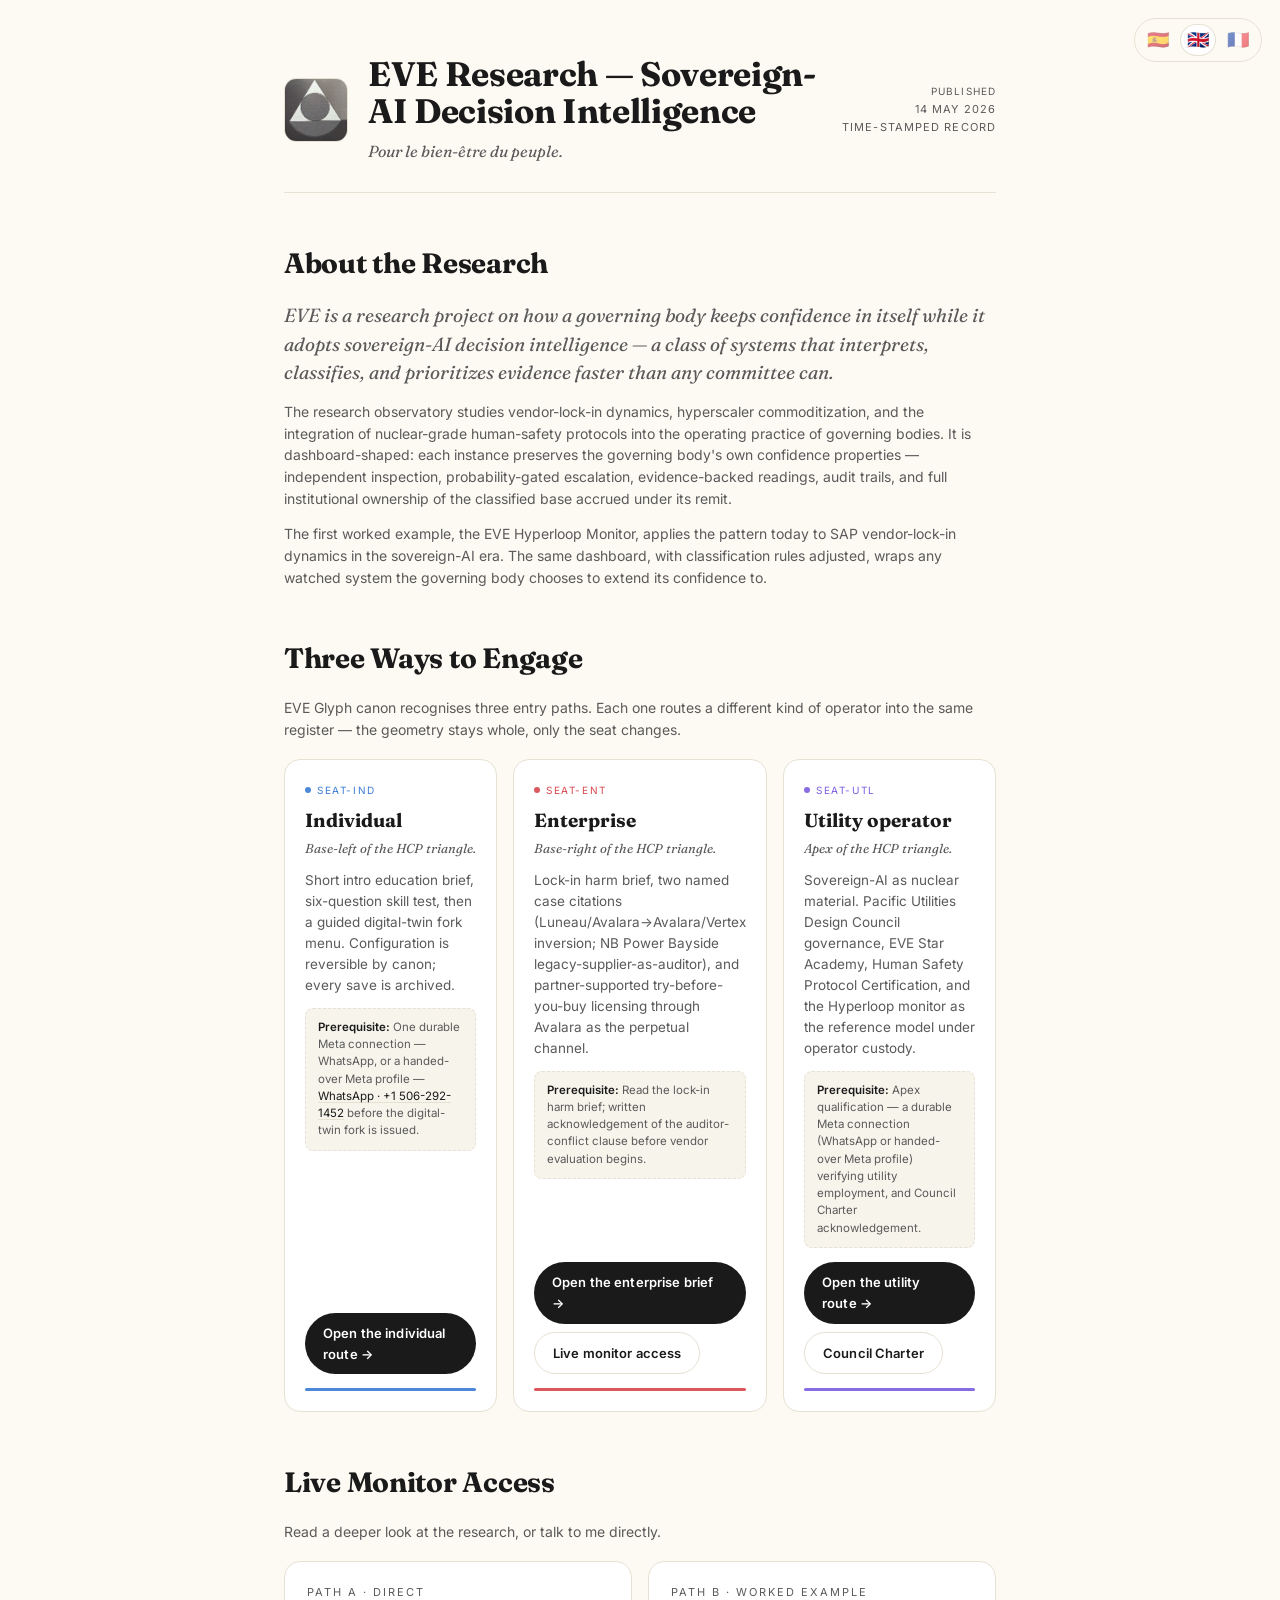
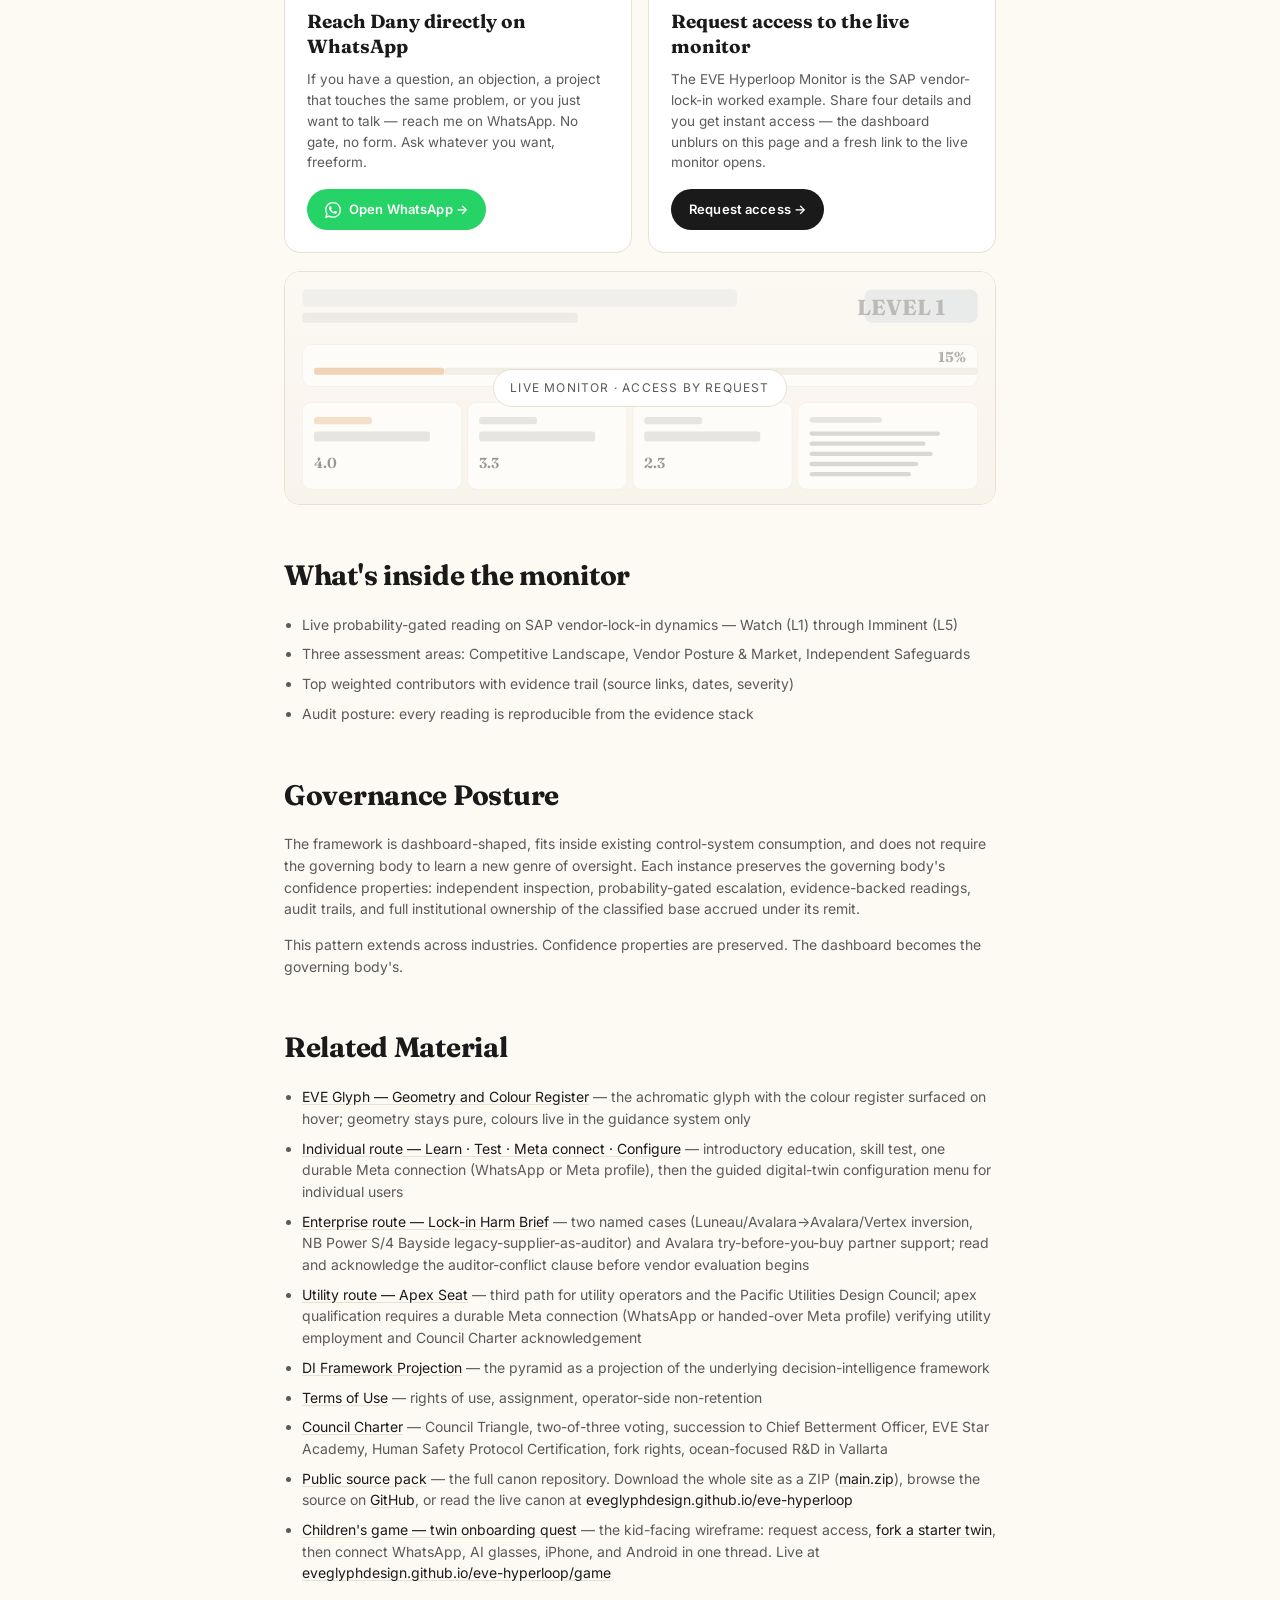
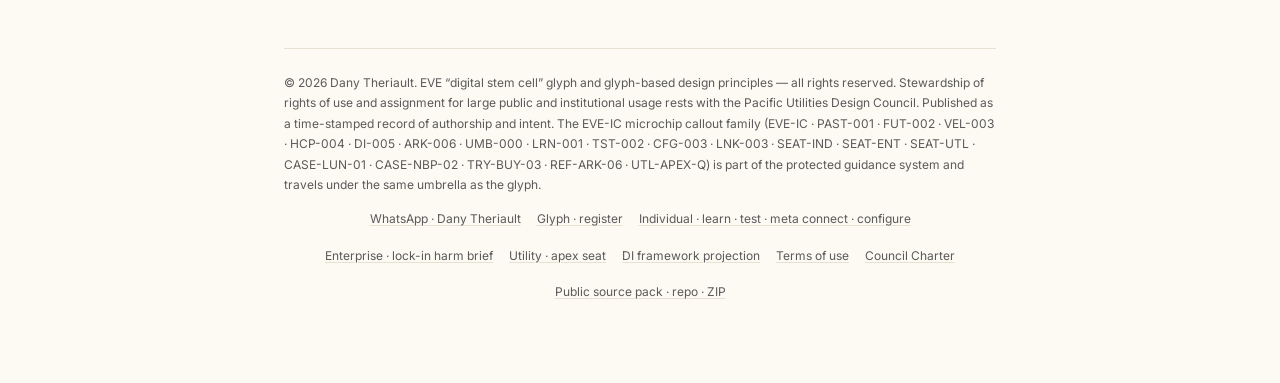
==== commit 180bafd0: "canon §1: universal copyright footer The canonical footer was present but non-compliant in all 13 HT" ====
--- a/index.html
+++ b/index.html
@@ -362,7 +362,7 @@
       </section>
 
       <footer class="foot">
-        <div>© 2026 Dany Theriault. EVE "digital stem cell" glyph and glyph-based design principles — all rights reserved. Stewardship of rights of use and assignment for large public and institutional usage rests with the Pacific Utilities Design Council. The EVE-IC microchip callout family (EVE-IC · PAST-001 · FUT-002 · VEL-003 · HCP-004 · DI-005 · ARK-006 · UMB-000 · LRN-001 · TST-002 · CFG-003 · LNK-003 · SEAT-IND · SEAT-ENT · SEAT-UTL · CASE-LUN-01 · CASE-NBP-02 · TRY-BUY-03 · REF-ARK-06 · UTL-APEX-Q) is part of the protected guidance system and travels under the same umbrella as the glyph. Published as a time-stamped record of authorship and intent.</div>
+        <div>© 2026 Dany Theriault. EVE “digital stem cell” glyph and glyph-based design principles — all rights reserved. Stewardship of rights of use and assignment for large public and institutional usage rests with the Pacific Utilities Design Council. Published as a time-stamped record of authorship and intent. The EVE-IC microchip callout family (EVE-IC · PAST-001 · FUT-002 · VEL-003 · HCP-004 · DI-005 · ARK-006 · UMB-000 · LRN-001 · TST-002 · CFG-003 · LNK-003 · SEAT-IND · SEAT-ENT · SEAT-UTL · CASE-LUN-01 · CASE-NBP-02 · TRY-BUY-03 · REF-ARK-06 · UTL-APEX-Q) is part of the protected guidance system and travels under the same umbrella as the glyph.</div>
         <div class="links-row">
           <a href="https://wa.me/15062921452" target="_blank" rel="noopener">WhatsApp · Dany Theriault</a>
           <a href="./glyph.html">Glyph &middot; register</a>
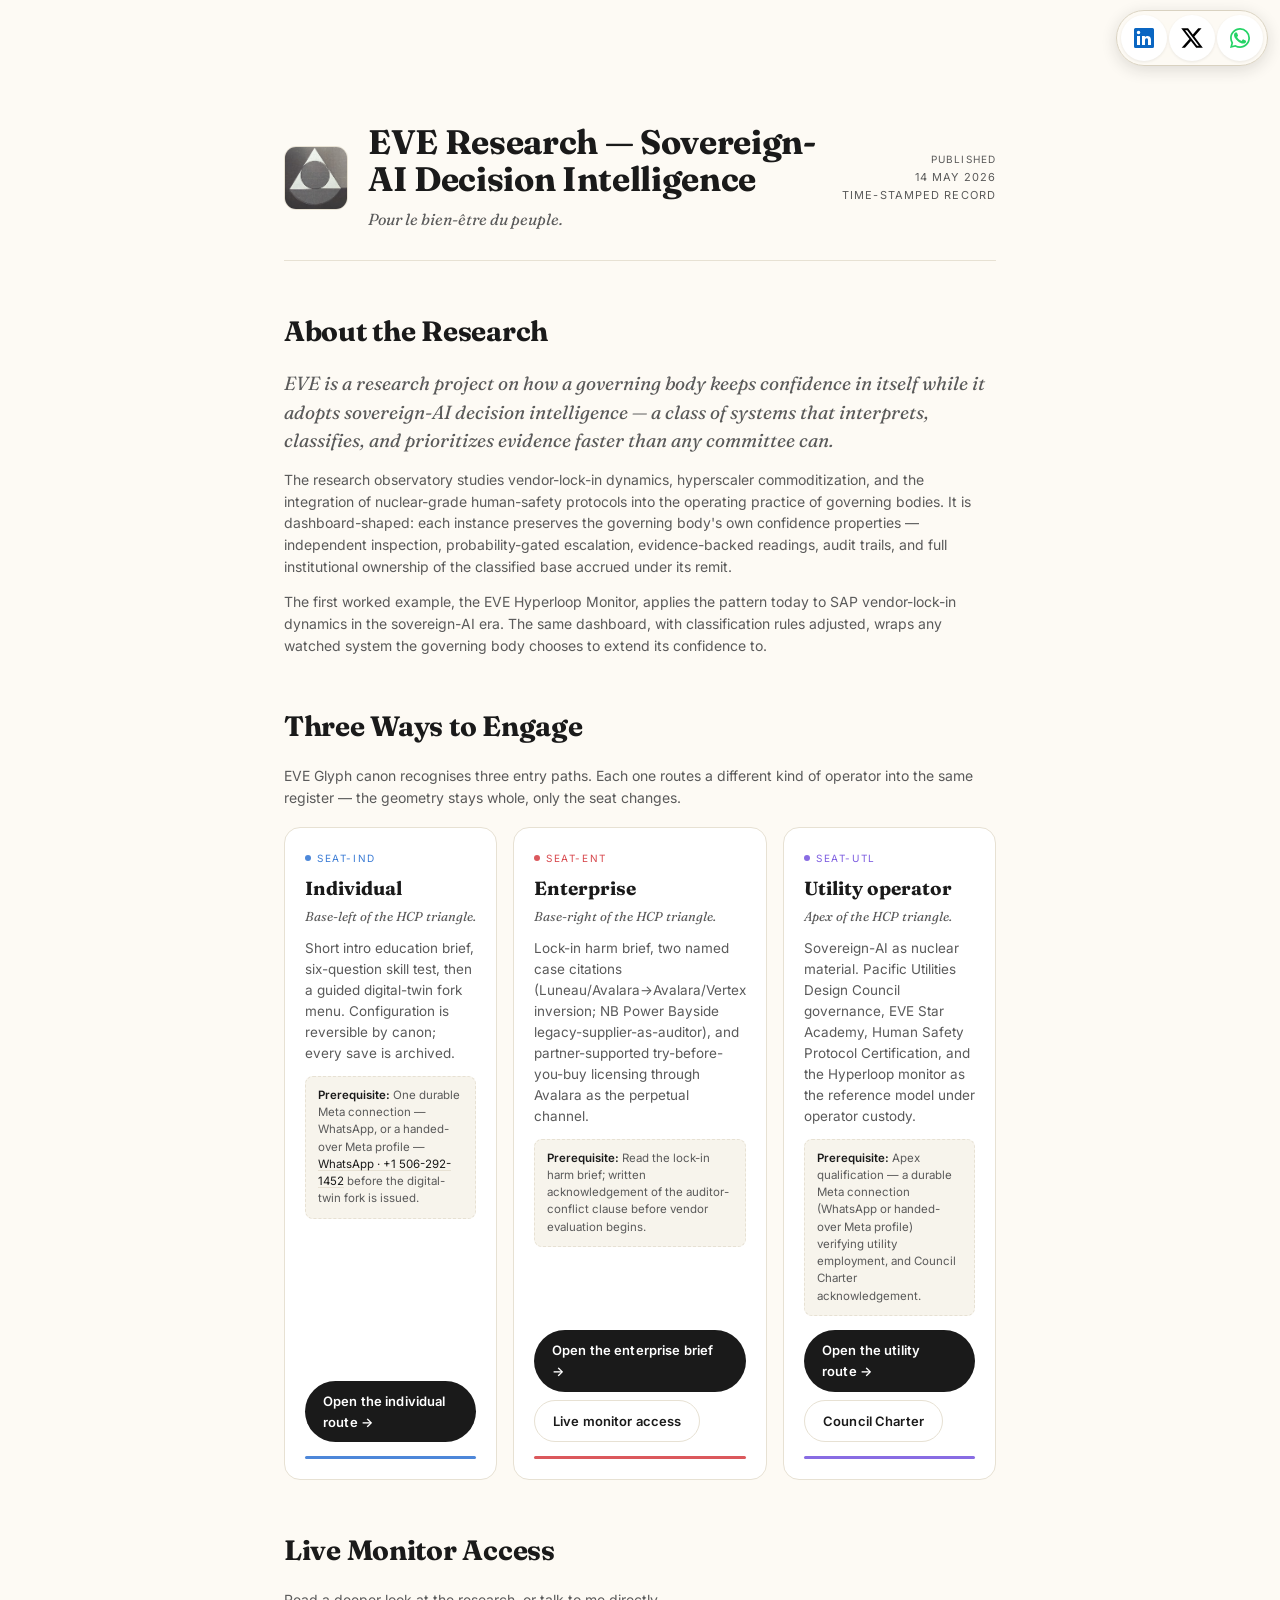
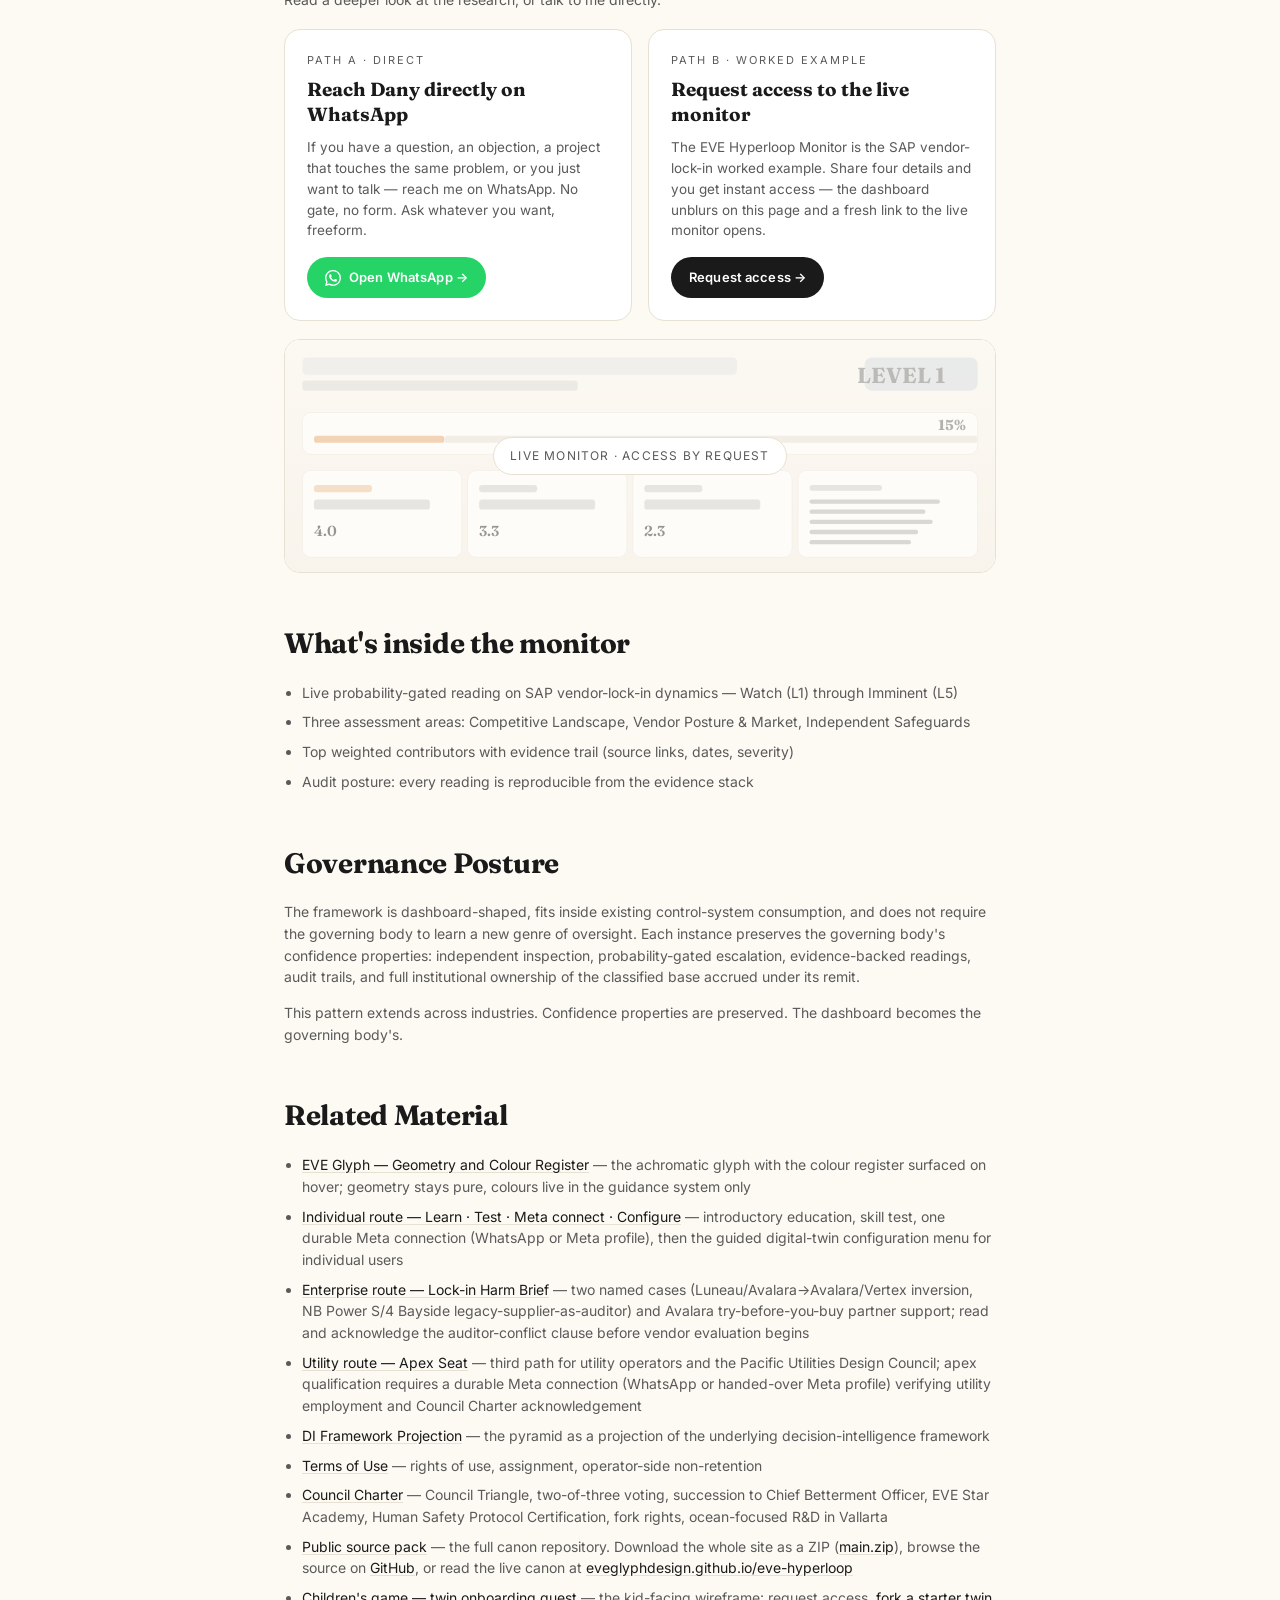
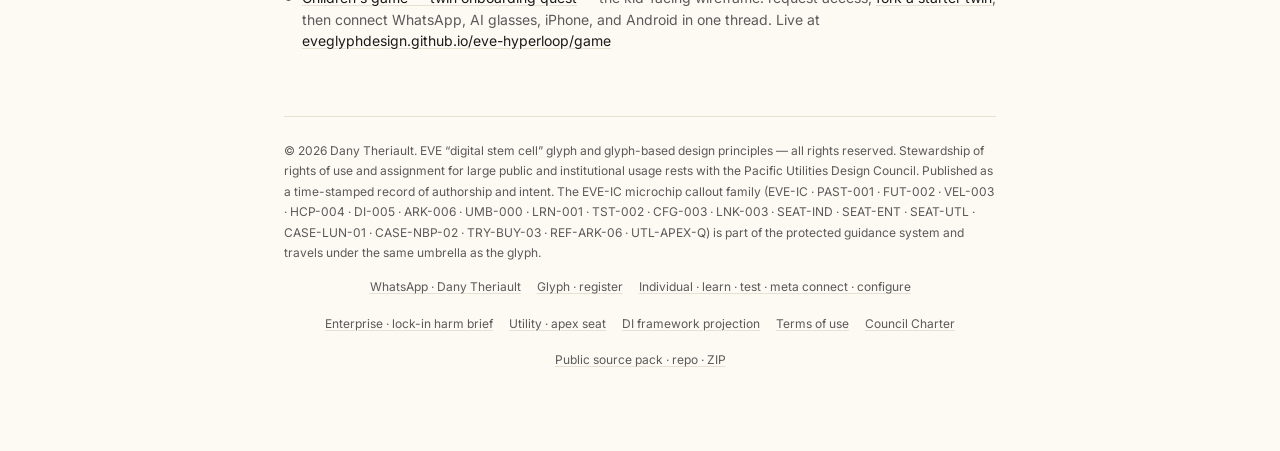
==== commit dd06daa3: "check-in corner: LinkedIn · X · WhatsApp — fixed thumb-reachable, v4" ====
--- a/index.html
+++ b/index.html
@@ -145,6 +145,29 @@
     </style>
   </head>
   <body>
+<!-- EGD-CHECKIN-START v4 · fixed thumb-reachable check-in corner · Dany Theriault -->
+<style>
+  /* Reserve top-right corner on the page so existing chrome doesn't collide */
+  body{padding-top:68px !important}
+  /* Extra specificity via #egd-checkin to defeat any host-page nav rules */
+  #egd-checkin{position:fixed !important;top:10px !important;right:12px !important;left:auto !important;bottom:auto !important;width:auto !important;max-width:none !important;margin:0 !important;z-index:9999 !important;display:flex !important;flex-direction:row !important;flex:0 0 auto !important;align-items:center !important;justify-content:flex-start !important;gap:2px !important;padding:4px !important;background:rgba(253,250,244,.96) !important;backdrop-filter:blur(10px);-webkit-backdrop-filter:blur(10px);border:1px solid #d9d2c1 !important;border-radius:999px !important;box-shadow:0 4px 16px rgba(26,26,26,.14) !important;font-family:Inter,system-ui,sans-serif !important}
+  #egd-checkin a{display:flex !important;flex:0 0 auto !important;align-items:center !important;justify-content:center !important;width:46px !important;height:46px !important;padding:0 !important;margin:0 !important;border-radius:50% !important;background:#fff !important;border:1px solid transparent !important;text-decoration:none !important;color:inherit !important;box-shadow:0 1px 3px rgba(26,26,26,.08) !important;transition:border-color .15s ease,transform .15s ease,box-shadow .15s ease}
+  #egd-checkin a:hover,#egd-checkin a:focus-visible{border-color:#e87722 !important;transform:translateY(-1px);box-shadow:0 3px 8px rgba(232,119,34,.25) !important}
+  #egd-checkin a svg{width:24px !important;height:24px !important;display:block !important}
+  #egd-checkin a[data-net="linkedin"] svg{fill:#0a66c2 !important}
+  #egd-checkin a[data-net="x"] svg{fill:#000 !important}
+  #egd-checkin a[data-net="whatsapp"] svg{fill:#25d366 !important}
+  #egd-checkin .egd-sr{position:absolute !important;width:1px;height:1px;overflow:hidden;clip:rect(0 0 0 0);white-space:nowrap}
+  @media (max-width:480px){body{padding-top:62px !important}#egd-checkin{top:8px !important;right:8px !important;padding:3px !important;gap:2px !important}#egd-checkin a{width:44px !important;height:44px !important}#egd-checkin a svg{width:22px !important;height:22px !important}}
+</style>
+<div id="egd-checkin" role="navigation" aria-label="Check in with Dany">
+  <a href="https://www.linkedin.com/in/danytheriault" target="_blank" rel="noopener" data-net="linkedin" title="Connect on LinkedIn"><span class="egd-sr">Connect on LinkedIn</span><svg viewBox="0 0 24 24" aria-hidden="true"><path d="M20.5 2h-17A1.5 1.5 0 002 3.5v17A1.5 1.5 0 003.5 22h17a1.5 1.5 0 001.5-1.5v-17A1.5 1.5 0 0020.5 2zM8 19H5v-9h3zM6.5 8.25A1.75 1.75 0 118.3 6.5a1.78 1.78 0 01-1.8 1.75zM19 19h-3v-4.74c0-1.42-.6-1.93-1.38-1.93A1.74 1.74 0 0013 14.19a.66.66 0 000 .14V19h-3v-9h2.9v1.3a3.11 3.11 0 012.7-1.4c1.55 0 3.36.86 3.36 3.66z"/></svg></a>
+  <a href="https://x.com/DDTheriault75" target="_blank" rel="noopener" data-net="x" title="Follow on X"><span class="egd-sr">Follow on X</span><svg viewBox="0 0 24 24" aria-hidden="true"><path d="M18.244 2.25h3.308l-7.227 8.26 8.502 11.24H16.17l-5.214-6.817L4.99 21.75H1.68l7.73-8.835L1.254 2.25H8.08l4.713 6.231zm-1.161 17.52h1.833L7.084 4.126H5.117z"/></svg></a>
+  <a href="https://wa.me/15062921452" target="_blank" rel="noopener" data-net="whatsapp" title="Message on WhatsApp"><span class="egd-sr">Message on WhatsApp</span><svg viewBox="0 0 24 24" aria-hidden="true"><path d="M17.472 14.382c-.297-.149-1.758-.867-2.03-.967-.273-.099-.471-.148-.67.15-.197.297-.767.966-.94 1.164-.173.199-.347.223-.644.075-.297-.15-1.255-.463-2.39-1.475-.883-.788-1.48-1.761-1.653-2.059-.173-.297-.018-.458.13-.606.134-.133.298-.347.446-.52.149-.174.198-.298.298-.497.099-.198.05-.371-.025-.52-.075-.149-.669-1.612-.916-2.207-.242-.579-.487-.5-.669-.51-.173-.008-.371-.01-.57-.01-.198 0-.52.074-.792.372-.272.297-1.04 1.016-1.04 2.479 0 1.462 1.065 2.875 1.213 3.074.149.198 2.096 3.2 5.077 4.487.71.306 1.263.489 1.694.625.712.227 1.36.195 1.871.118.571-.085 1.758-.719 2.006-1.413.248-.694.248-1.289.173-1.413-.074-.124-.272-.198-.57-.347zM12.027 2c-5.51 0-9.987 4.478-9.987 9.988 0 1.76.46 3.482 1.334 5.001L2 22l5.121-1.343A9.94 9.94 0 0012.017 22h.005c5.51 0 9.987-4.478 9.987-9.988A9.928 9.928 0 0019.089 4.9 9.928 9.928 0 0012.032 2zm0 18.32h-.003a8.31 8.31 0 01-4.23-1.159l-.303-.18-3.14.823.838-3.06-.198-.313A8.245 8.245 0 013.78 12c0-4.54 3.696-8.236 8.24-8.236a8.19 8.19 0 015.826 2.412 8.19 8.19 0 012.412 5.83c0 4.54-3.697 8.235-8.24 8.235z"/></svg></a>
+</div>
+<!-- EGD-CHECKIN-END v4 -->
+
+
     <nav class="lang-switch" aria-label="Selector de idioma / Language selector">
       <button class="lang-btn" data-lang="es" title="Español" aria-label="Español">🇪🇸</button>
       <button class="lang-btn" data-lang="en" title="English" aria-label="English">🇬🇧</button>
